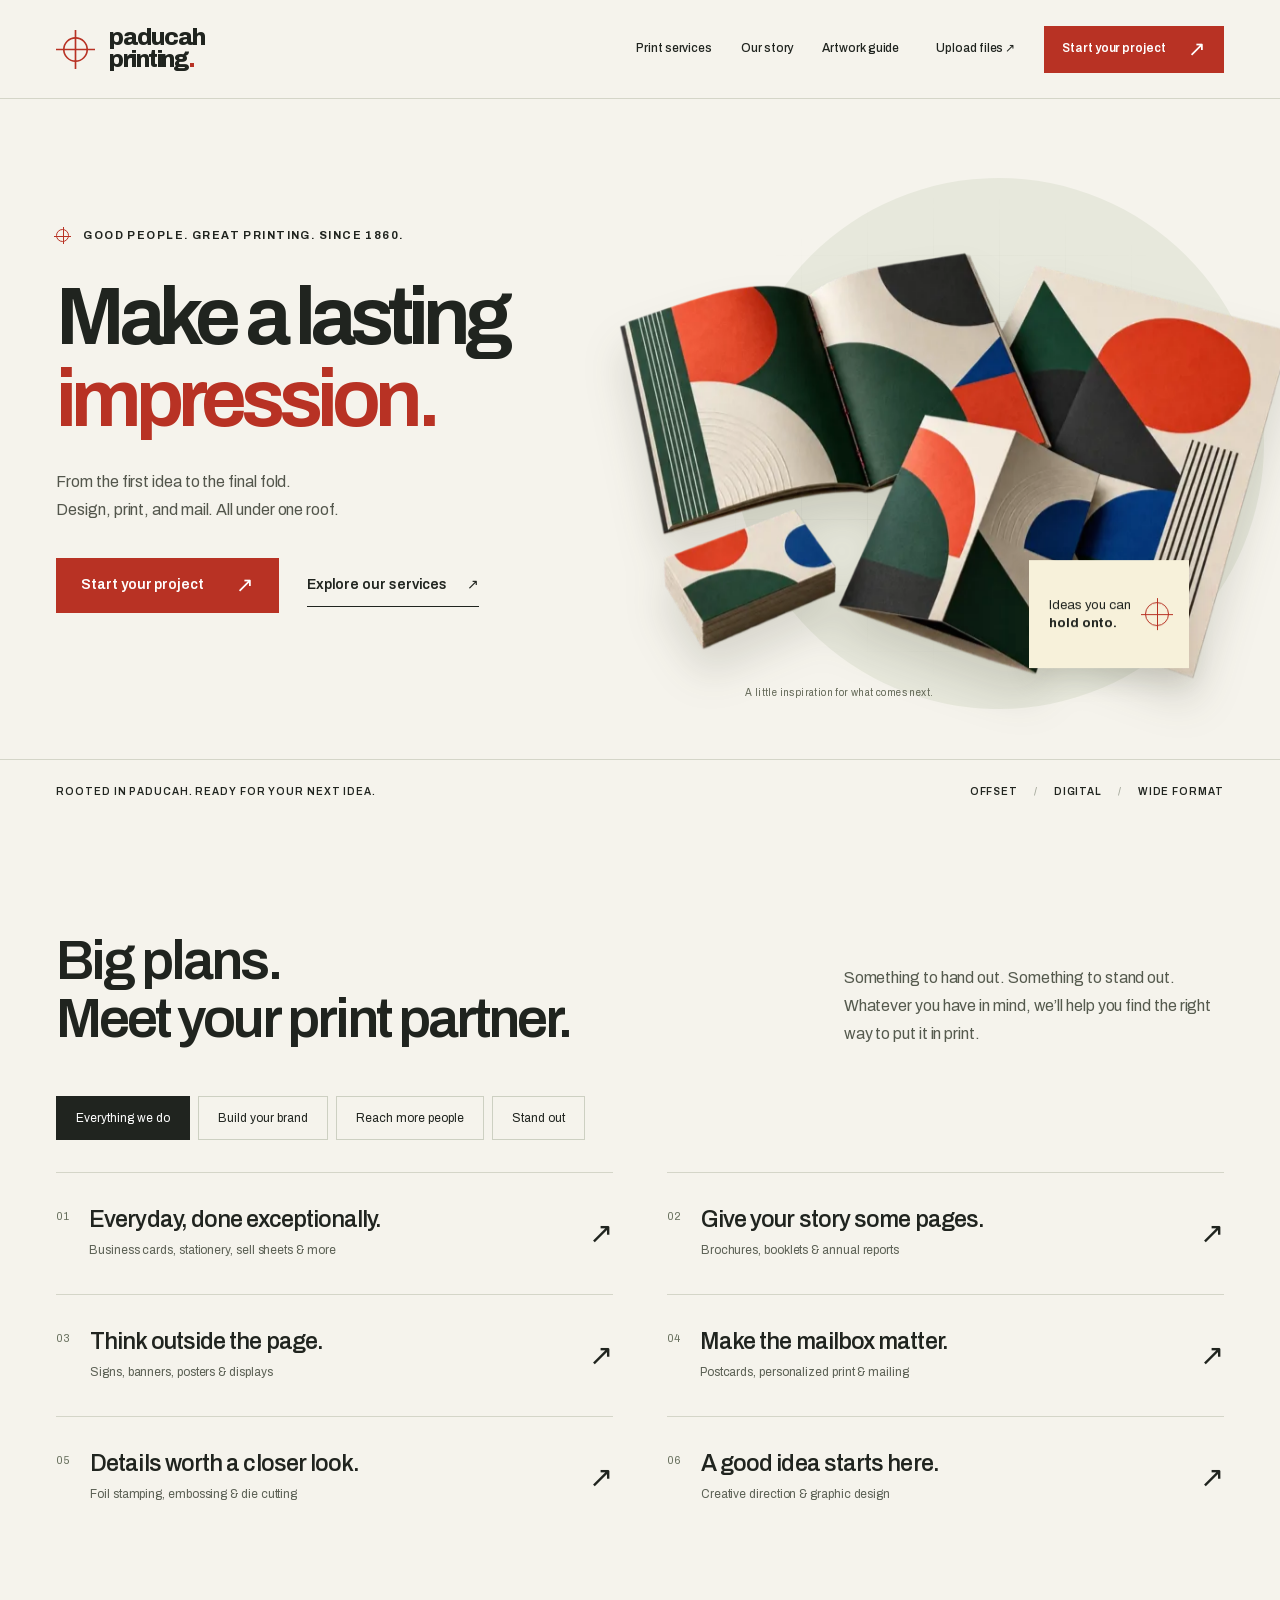
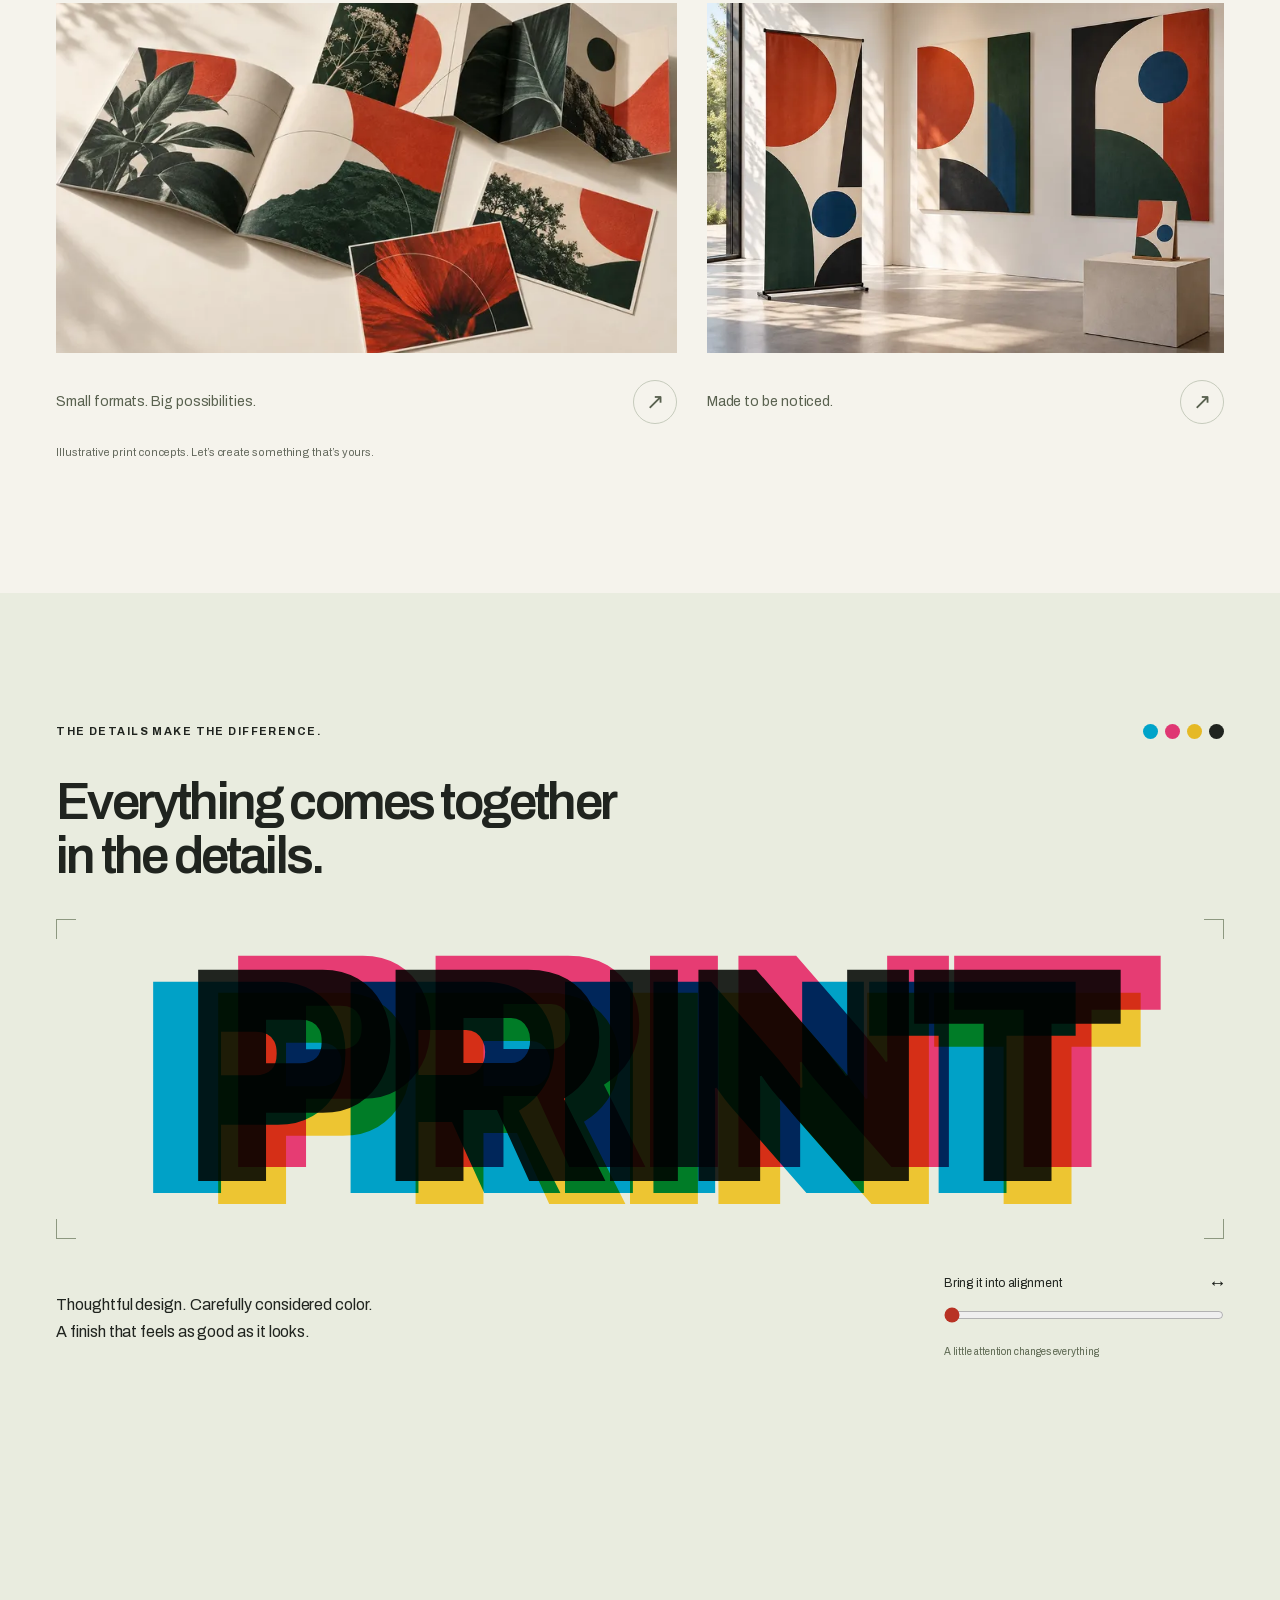
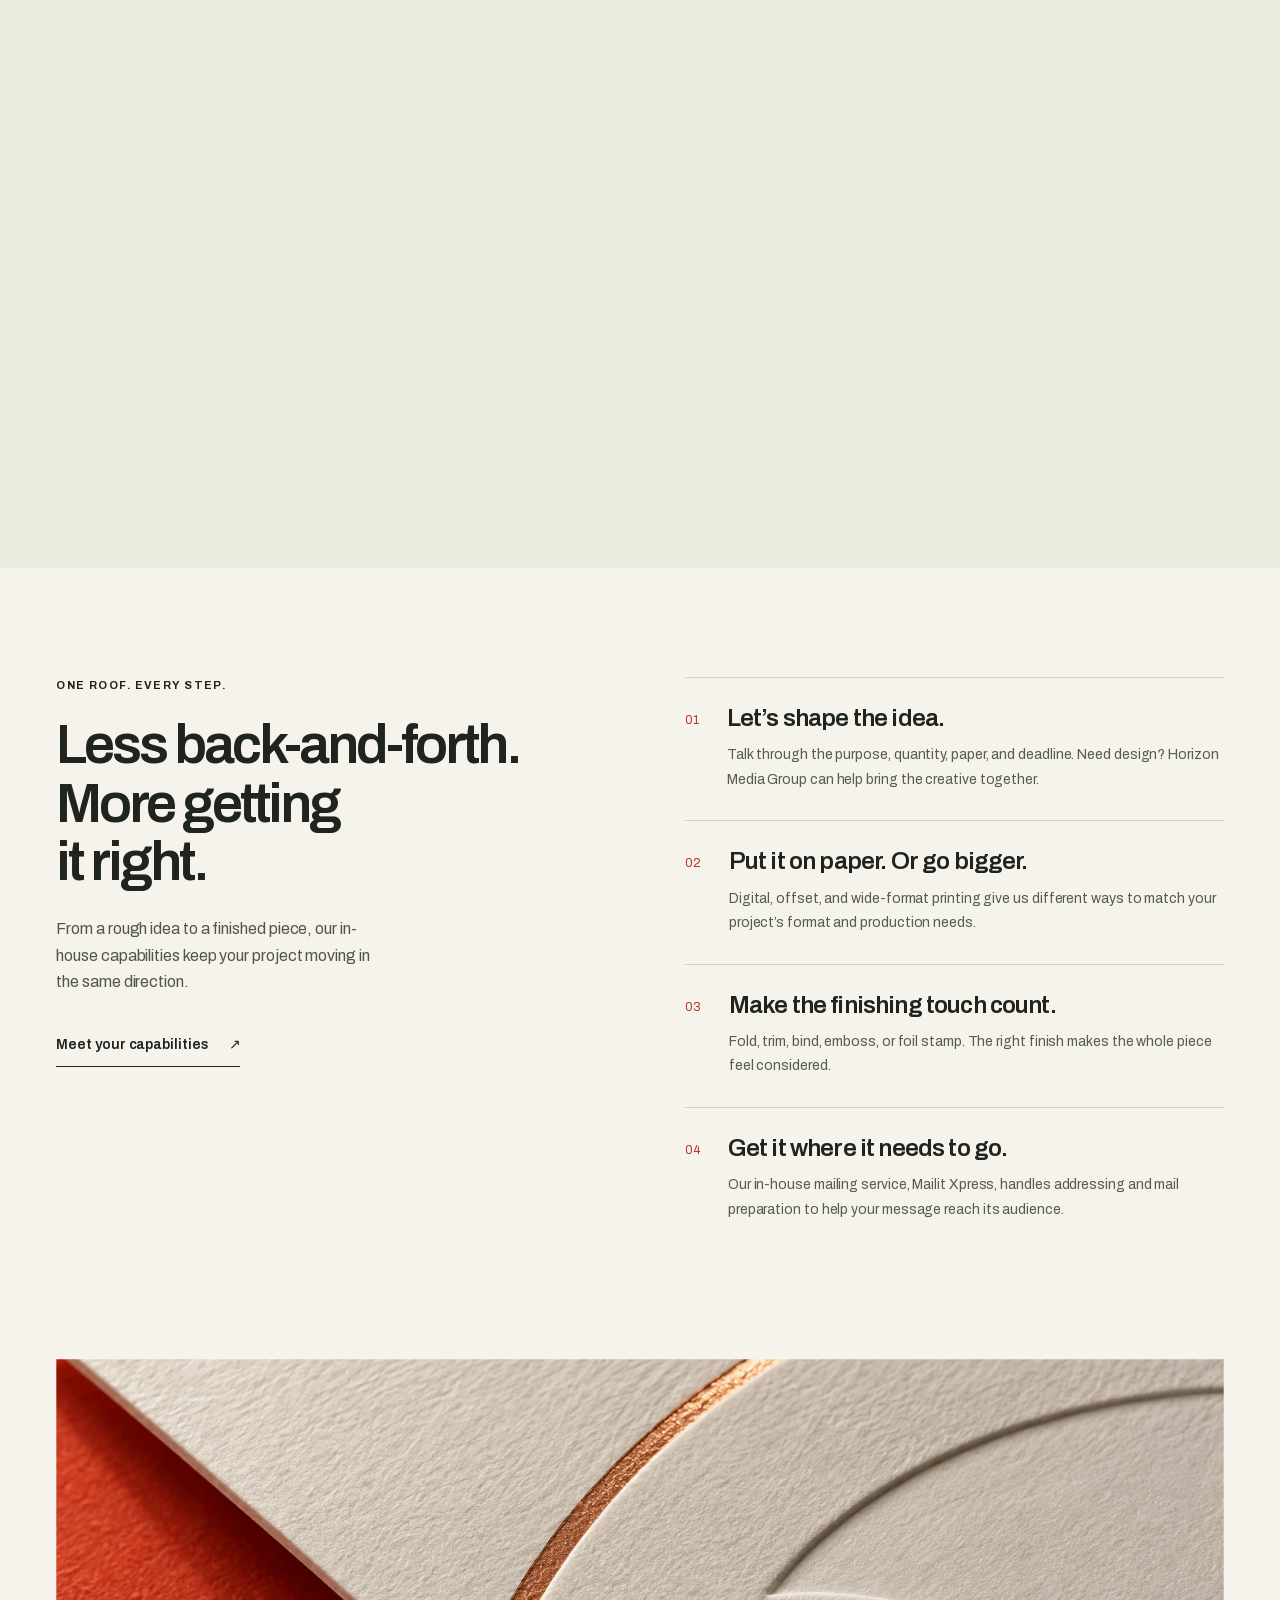
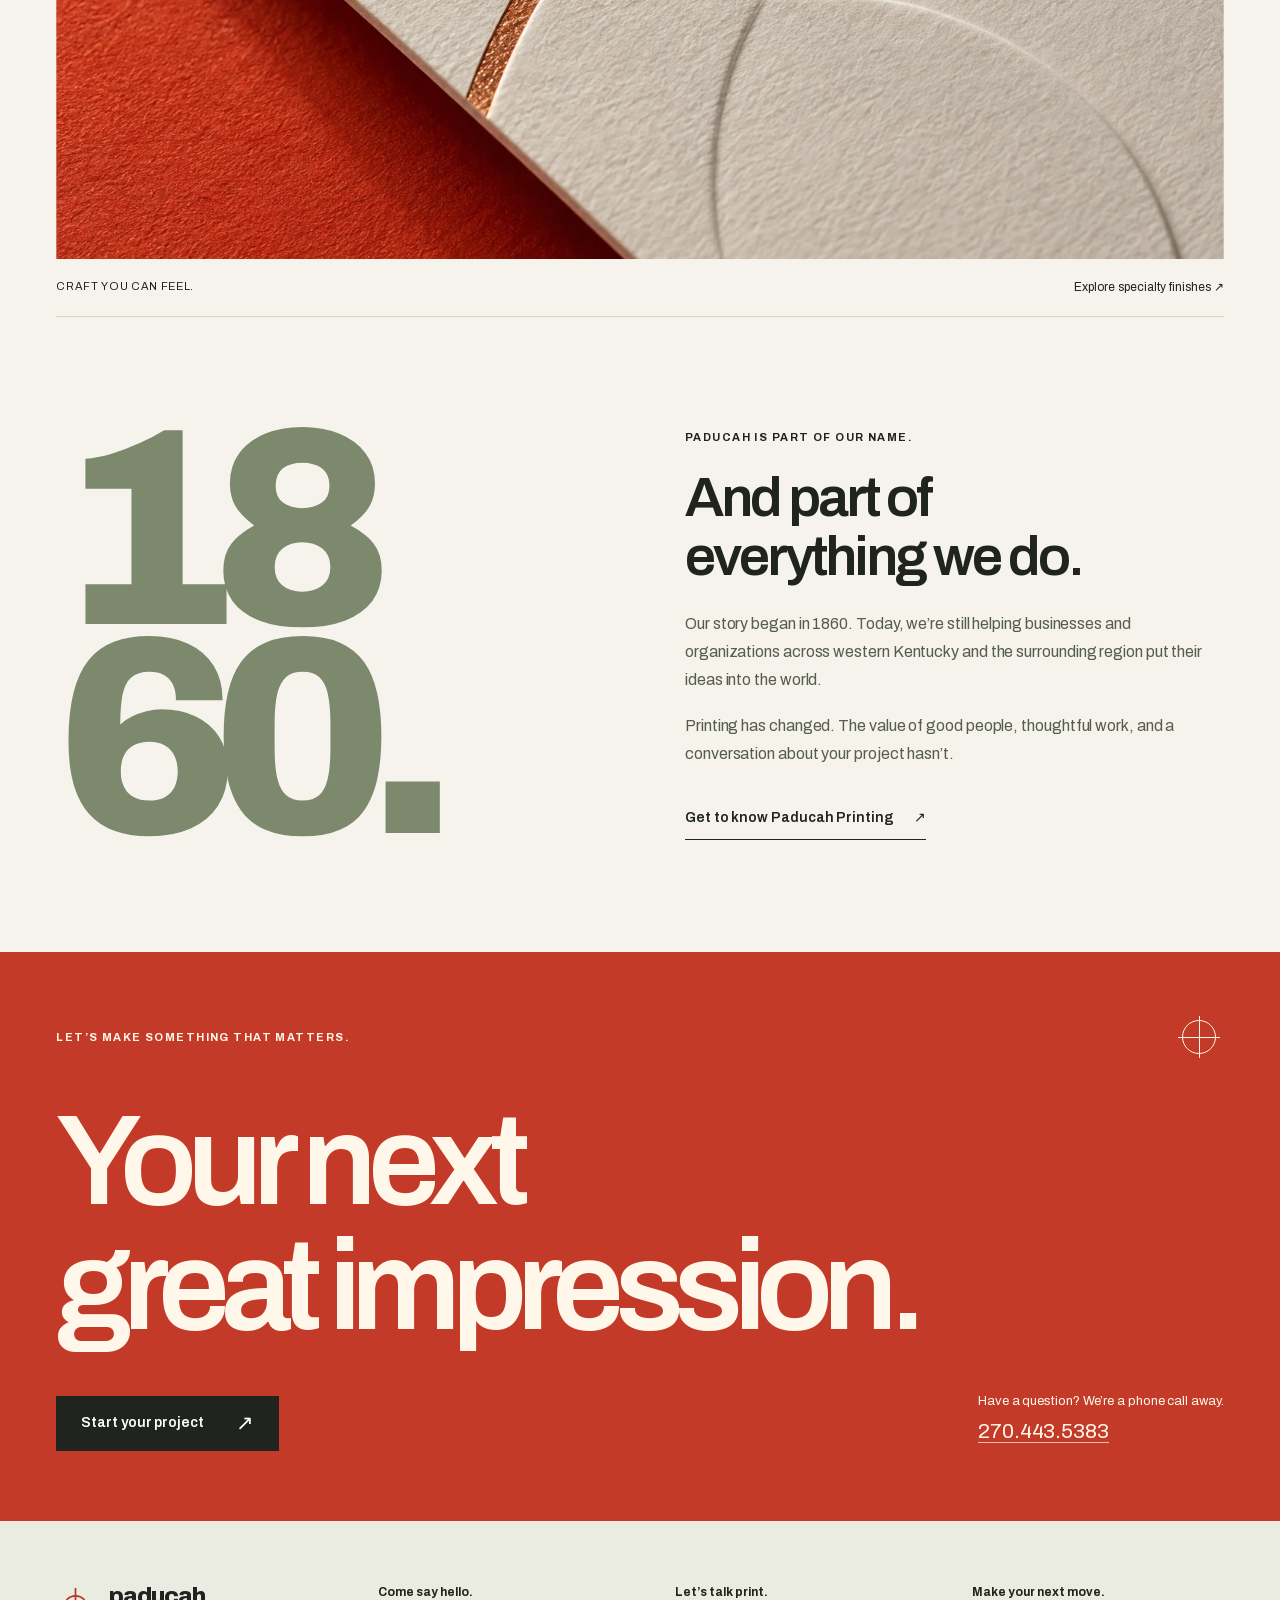
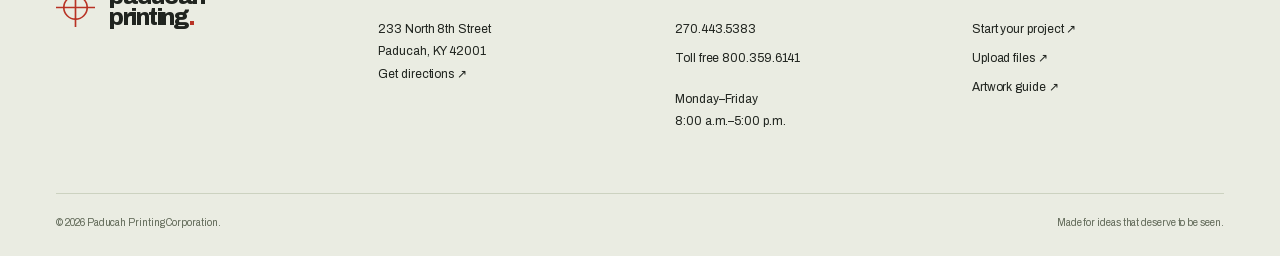
==== index.html @ 8897f4e1 "Paducah Printing concept redesign Static build, published for review. Every page is noindex and robo" ====
<!doctype html><html lang="en"><head><meta charset="utf-8"><meta name="viewport" content="width=device-width, initial-scale=1"><meta name="theme-color" content="#f5f3ec"><title>Paducah Printing | Good ideas. Lasting impressions.</title><meta name="description" content="Design, offset and digital printing, signs, specialty finishes, and mailing under one roof in Paducah, Kentucky."><meta name="robots" content="noindex, nofollow"><meta property="og:title" content="Paducah Printing | Good ideas. Lasting impressions."><meta property="og:description" content="Design, offset and digital printing, signs, specialty finishes, and mailing under one roof in Paducah, Kentucky."><meta property="og:type" content="website"><link rel="canonical" href="https://omniaintelligenceteam-ctrl.github.io/paducah-printing-demo/"><meta property="og:url" content="https://omniaintelligenceteam-ctrl.github.io/paducah-printing-demo/"><meta property="og:site_name" content="Paducah Printing"><meta property="og:locale" content="en_US"><meta property="og:image" content="https://omniaintelligenceteam-ctrl.github.io/paducah-printing-demo/assets/og-card.jpg"><meta property="og:image:width" content="1200"><meta property="og:image:height" content="630"><meta property="og:image:type" content="image/jpeg"><meta property="og:image:alt" content="Paducah Printing — Make a lasting impression. Printed booklets, brochures and cards in red, green and ivory."><meta name="twitter:card" content="summary_large_image"><meta name="twitter:image" content="https://omniaintelligenceteam-ctrl.github.io/paducah-printing-demo/assets/og-card.jpg"><meta name="twitter:image:alt" content="Paducah Printing — Make a lasting impression. Printed booklets, brochures and cards in red, green and ivory."><link rel="icon" type="image/svg+xml" href="assets/favicon.svg"><link rel="icon" type="image/png" sizes="32x32" href="assets/favicon-32.png"><link rel="apple-touch-icon" href="assets/apple-touch-icon.png"><link rel="preload" href="assets/archivo.woff2" as="font" type="font/woff2" crossorigin><link rel="stylesheet" href="assets/fonts.css"><link rel="stylesheet" href="assets/scrollcraft.css"><link rel="stylesheet" href="assets/site.css"><script type="application/ld+json">{"@context":"https://schema.org","@type":"PrintShop","name":"Paducah Printing Corporation","url":"https://omniaintelligenceteam-ctrl.github.io/paducah-printing-demo/","image":"https://omniaintelligenceteam-ctrl.github.io/paducah-printing-demo/assets/og-card.jpg","telephone":"+1-270-443-5383","faxNumber":"+1-270-442-6141","address":{"@type":"PostalAddress","streetAddress":"233 North 8th Street","addressLocality":"Paducah","addressRegion":"KY","postalCode":"42001","addressCountry":"US"},"contactPoint":[{"@type":"ContactPoint","contactType":"sales","telephone":"+1-800-359-6141","contactOption":"TollFree"}],"openingHoursSpecification":[{"@type":"OpeningHoursSpecification","dayOfWeek":["Monday","Tuesday","Wednesday","Thursday","Friday"],"opens":"08:00","closes":"17:00"}]}</script><script src="assets/scrollcraft.js" defer></script><script src="assets/site.js" defer></script></head><body class="page-index"><a class="skip-link" href="#main">Skip to content</a><header class="site-header"><div class="container header-inner"><a href="index.html" class="brand" aria-label="Paducah Printing home"><svg viewBox="0 0 40 40" aria-hidden="true"><circle cx="20" cy="20" r="12"/><path d="M20 0v40M0 20h40"/></svg><span>paducah<br>printing<span class="brand-dot">.</span></span></a><button class="menu-toggle" aria-label="Open menu" aria-expanded="false" aria-controls="site-nav"><span></span><span></span></button><nav id="site-nav" aria-label="Main navigation"><a href="services.html">Print services</a><a href="about.html">Our story</a><a href="artwork.html">Artwork guide</a><a class="upload-link" href="https://paducahprintingcorp.com/ftp">Upload files <span aria-hidden="true">↗</span></a><a class="button button-small" href="contact.html#project-brief">Start your project <span aria-hidden="true">↗</span></a></nav></div></header><main id="main">
<section class="hero" data-sc-act="flow" aria-labelledby="hero-title">
  <div class="container hero-grid">
    <div class="hero-copy">
      <p class="eyebrow"><span class="registration-symbol" aria-hidden="true"></span> GOOD PEOPLE. GREAT PRINTING. SINCE 1860.</p>
      <h1 id="hero-title">Make a lasting<br><em>impression.</em></h1>
      <p class="hero-description">From the first idea to the final fold.<br>Design, print, and mail. All under one roof.</p>
      <div class="actions"><a class="button" href="contact.html#project-brief">Start your project <span aria-hidden="true">↗</span></a><a class="text-link" href="services.html">Explore our services <span aria-hidden="true">↗</span></a></div>
    </div>
    <div class="hero-art" aria-label="Illustrative examples of printed booklets, brochures, and cards">
      <div class="hero-disc" aria-hidden="true" data-sc-parallax="0.045"></div>
      <div class="hero-gridmarks" aria-hidden="true"></div>
      <img class="hero-image" src="assets/print-collection.webp" srcset="assets/print-collection-768.webp 768w, assets/print-collection-1152.webp 1152w, assets/print-collection.webp 1536w" sizes="(max-width: 560px) 115vw, (max-width: 850px) 95vw, 55vw" width="1536" height="1024" alt="Coordinated printed booklets, folded brochures, and business cards with red, green, and ivory geometric artwork" fetchpriority="high" data-sc-parallax="-0.055">
      <div class="paper-label" aria-hidden="true" data-sc-parallax="-0.1"><span>Ideas you can<br><strong>hold onto.</strong></span><span class="registration-symbol" aria-hidden="true"></span></div>
      <p class="image-caption">A little inspiration for what comes next.</p>
    </div>
  </div>
  <div class="container hero-bottom"><span>ROOTED IN PADUCAH. READY FOR YOUR NEXT IDEA.</span><span>OFFSET <i> / </i> DIGITAL <i> / </i> WIDE FORMAT</span></div>
</section>
<section id="services" class="section services-home" data-sc-act="flow">
<div class="container">
  <div class="section-heading"><h2>Big plans.<br>Meet your print partner.</h2><p>Something to hand out. Something to stand out. Whatever you have in mind, we’ll help you find the right way to put it in print.</p></div>
  <div class="service-filters" role="group" aria-label="Find services by your goal"><button aria-pressed="true" data-filter="all">Everything we do</button><button aria-pressed="false" data-filter="brand">Build your brand</button><button aria-pressed="false" data-filter="reach">Reach more people</button><button aria-pressed="false" data-filter="standout">Stand out</button></div>
  <p id="filter-status" class="sr-only" role="status"></p>
  <div class="service-index">
    <a class="service-item" href="services.html#business-printing" data-service-card="business-printing" data-groups="brand"><span class="service-number">01</span><div><h3>Everyday, done exceptionally.</h3><p>Business cards, stationery, sell sheets &amp; more</p></div><span class="service-arrow" aria-hidden="true">↗</span></a>
    <a class="service-item" href="services.html#brochures-booklets" data-service-card="brochures-booklets" data-groups="brand reach"><span class="service-number">02</span><div><h3>Give your story some pages.</h3><p>Brochures, booklets &amp; annual reports</p></div><span class="service-arrow" aria-hidden="true">↗</span></a>
    <a class="service-item" href="services.html#signs-banners" data-service-card="signs-banners" data-groups="reach standout"><span class="service-number">03</span><div><h3>Think outside the page.</h3><p>Signs, banners, posters &amp; displays</p></div><span class="service-arrow" aria-hidden="true">↗</span></a>
    <a class="service-item" href="services.html#direct-mail" data-service-card="direct-mail" data-groups="reach"><span class="service-number">04</span><div><h3>Make the mailbox matter.</h3><p>Postcards, personalized print &amp; mailing</p></div><span class="service-arrow" aria-hidden="true">↗</span></a>
    <a class="service-item" href="services.html#specialty-finishes" data-service-card="specialty-finishes" data-groups="standout"><span class="service-number">05</span><div><h3>Details worth a closer look.</h3><p>Foil stamping, embossing &amp; die cutting</p></div><span class="service-arrow" aria-hidden="true">↗</span></a>
    <a class="service-item" href="services.html#design" data-service-card="design" data-groups="brand"><span class="service-number">06</span><div><h3>A good idea starts here.</h3><p>Creative direction &amp; graphic design</p></div><span class="service-arrow" aria-hidden="true">↗</span></a>
  </div>
  <div class="print-gallery" data-sc-in>
    <figure class="gallery-wide"><img src="assets/editorial-print.webp" srcset="assets/editorial-print-768.webp 768w, assets/editorial-print-1152.webp 1152w, assets/editorial-print.webp 1536w" sizes="(max-width: 560px) 100vw, 48vw" alt="Illustrative booklet, folded brochure, and postcards in a coordinated botanical design" width="1536" height="1024" loading="lazy"><figcaption><span>Small formats. Big possibilities.</span><a href="services.html#brochures-booklets" aria-label="Explore brochures and booklets">↗</a></figcaption></figure>
    <figure><img src="assets/large-format.webp" srcset="assets/large-format-768.webp 768w, assets/large-format-1152.webp 1152w, assets/large-format.webp 1536w" sizes="(max-width: 560px) 100vw, 40vw" alt="Illustrative large-format banner and mounted posters in a bright exhibition space" width="1536" height="1024" loading="lazy"><figcaption><span>Made to be noticed.</span><a href="services.html#signs-banners" aria-label="Explore signs and banners">↗</a></figcaption></figure>
  </div><p class="sample-note">Illustrative print concepts. Let’s create something that’s yours.</p>
</div>
</section>
<section id="registration" class="registration" data-sc-act="pin" data-sc-span="1.75" aria-labelledby="registration-heading">
<div data-sc-stage class="registration-stage">
<div class="container registration-inner">
  <div class="registration-top"><p class="eyebrow">THE DETAILS MAKE THE DIFFERENCE.</p><span class="ink-dots" aria-hidden="true"><i></i><i></i><i></i><i></i></span></div>
  <h2 id="registration-heading">Everything comes together<br>in the details.</h2>
  <div class="ink-art" aria-hidden="true" data-sc-verify-state="offset:1"><span class="ink-cyan">PRINT</span><span class="ink-magenta">PRINT</span><span class="ink-yellow">PRINT</span><span class="ink-black">PRINT</span><i class="crop top-left"></i><i class="crop top-right"></i><i class="crop bottom-left"></i><i class="crop bottom-right"></i></div>
  <div class="registration-bottom"><p>Thoughtful design. Carefully considered color.<br>A finish that feels as good as it looks.</p><div class="registration-control"><label for="registration-control">Bring it into alignment <span aria-hidden="true">↔</span></label><input type="range" id="registration-control" min="0" max="100" value="0" aria-describedby="registration-status"><span id="registration-status">A little attention changes everything</span></div></div>
</div></div></section>
<section id="process" class="section process" data-sc-act="flow">
<div class="container process-grid"><div><p class="eyebrow">ONE ROOF. EVERY STEP.</p><h2>Less back-and-forth.<br>More getting<br>it right.</h2><p class="lede">From a rough idea to a finished piece, our in-house capabilities keep your project moving in the same direction.</p><a class="text-link" href="services.html">Meet your capabilities <span aria-hidden="true">↗</span></a></div>
<ol class="process-list" data-sc-in data-sc-stagger="60"><li><span>01</span><div><h3>Let’s shape the idea.</h3><p>Talk through the purpose, quantity, paper, and deadline. Need design? Horizon Media Group can help bring the creative together.</p></div></li><li><span>02</span><div><h3>Put it on paper. Or go bigger.</h3><p>Digital, offset, and wide-format printing give us different ways to match your project’s format and production needs.</p></div></li><li><span>03</span><div><h3>Make the finishing touch count.</h3><p>Fold, trim, bind, emboss, or foil stamp. The right finish makes the whole piece feel considered.</p></div></li><li><span>04</span><div><h3>Get it where it needs to go.</h3><p>Our in-house mailing service, Mailit Xpress, handles addressing and mail preparation to help your message reach its audience.</p></div></li></ol></div>
</section>
<section class="detail-feature" data-sc-act="flow"><img data-sc-reveal="left" data-sc-reveal-at="0.05 0.4" src="assets/foil-detail.webp" srcset="assets/foil-detail-768.webp 768w, assets/foil-detail-1152.webp 1152w, assets/foil-detail.webp 1536w" sizes="100vw" width="1536" height="1024" alt="Illustrative close-up of ivory embossed paper, a copper foil line, and a red printed card" loading="lazy"><div class="detail-caption"><span>CRAFT YOU CAN FEEL.</span><a href="services.html#specialty-finishes">Explore specialty finishes ↗</a></div></section>
<section id="heritage" class="section heritage" data-sc-act="flow"><div class="container heritage-grid"><div class="heritage-year" aria-hidden="true">18<span>60.</span></div><div><p class="eyebrow">PADUCAH IS PART OF OUR NAME.</p><h2>And part of<br>everything we do.</h2><p>Our story began in 1860. Today, we’re still helping businesses and organizations across western Kentucky and the surrounding region put their ideas into the world.</p><p>Printing has changed. The value of good people, thoughtful work, and a conversation about your project hasn’t.</p><a class="text-link" href="about.html">Get to know Paducah Printing <span aria-hidden="true">↗</span></a></div></div></section>
<section id="start" class="start-section" data-sc-act="flow"><div class="container"><div class="start-top"><span class="eyebrow">LET’S MAKE SOMETHING THAT MATTERS.</span><span class="registration-symbol" aria-hidden="true"></span></div><h2>Your next<br>great impression.</h2><div class="start-bottom"><a class="button button-dark" href="contact.html#project-brief">Start your project <span aria-hidden="true">↗</span></a><p>Have a question? We’re a phone call away.<br><a href="tel:+12704435383">270.443.5383</a></p></div></div></section>
</main>
<footer class="site-footer"><div class="container footer-grid"><a href="index.html" class="brand footer-brand" aria-label="Paducah Printing home"><svg viewBox="0 0 40 40" aria-hidden="true"><circle cx="20" cy="20" r="12"/><path d="M20 0v40M0 20h40"/></svg><span>paducah<br>printing<span class="brand-dot">.</span></span></a><div><h2>Come say hello.</h2><address>233 North 8th Street<br>Paducah, KY 42001</address><a href="https://www.google.com/maps/search/?api=1&query=233+North+8th+Street+Paducah+KY+42001">Get directions ↗</a></div><div><h2>Let’s talk print.</h2><a href="tel:+12704435383">270.443.5383</a><a href="tel:+18003596141">Toll free 800.359.6141</a><p>Monday–Friday<br>8:00 a.m.–5:00 p.m.</p></div><div><h2>Make your next move.</h2><a href="contact.html#project-brief">Start your project ↗</a><a href="https://paducahprintingcorp.com/ftp">Upload files ↗</a><a href="artwork.html">Artwork guide ↗</a></div></div><div class="container footer-bottom"><span>© 2026 Paducah Printing Corporation.</span><span>Made for ideas that deserve to be seen.</span></div></footer></body></html>
---- assets/fonts.css ----
/* One variable face, Latin subset, width axis pinned to 100: 38 KB where the
   six static TrueType faces were 670 KB. It also renders the 300/550/650/850
   weights site.css asks for, which six static faces could only snap to.
   Archivo, SIL Open Font License 1.1 — see Archivo-LICENSE.txt.
   Regenerate with scripts/fonts.sh. */
@font-face {
  font-family: 'Archivo';
  font-style: normal;
  font-weight: 100 900;
  font-stretch: normal;
  font-display: swap;
  src: url(archivo.woff2) format('woff2-variations'),
       url(archivo.woff2) format('woff2');
}
---- assets/scrollcraft.css ----
/* ============================================================================
   scrollcraft.css: the taste floor
   ----------------------------------------------------------------------------
   Two layers, and the split matters:

     TOKENS   what you override per brand. Colour roles, the type ramp, the
              spacing scale, elevation, motion. A brand is ~12 values.
     DEVICES  what the engine drives. Do not restyle these to taste; they are
              the mechanism. Style your own markup instead.

   Nothing here draws a "component". There are no card, badge, or pill classes,
   because a stylesheet that ships those is how every page built on it ends up
   with the same shapes. You get a floor and a vocabulary; the composition is
   yours.
   ========================================================================== */

/* ---------------------------------------------------------------- tokens -- */
:root {
  /* --- colour roles. Override these six and the page is rebranded. -------- */
  --sc-canvas:      #08090b;   /* the page ground. Drift interpolates this.   */
  --sc-surface:     #101217;   /* anything raised off the ground             */
  --sc-ink:         #f4f2ef;   /* primary text                               */
  --sc-ink-soft:    #9a9ba1;   /* secondary text. Tinted, never flat gray.   */
  --sc-accent:      #d8ff3e;   /* ONE accent. It owns a region, not confetti. */
  --sc-accent-ink:  #08090b;   /* text that sits on the accent               */

  --sc-hairline:    color-mix(in oklab, var(--sc-ink) 12%, transparent);
  --sc-hairline-strong: color-mix(in oklab, var(--sc-ink) 22%, transparent);

  /* --- type. Two families max. Display carries voice, text carries prose. - */
  --sc-font-display: "Instrument Sans", "Geist", system-ui, sans-serif;
  --sc-font-text:    "Geist", system-ui, sans-serif;
  --sc-font-mono:    "Geist Mono", ui-monospace, monospace;

  /* Fluid ramp. Tracking tightens as size grows because a face set at 6rem
     with 0 tracking reads loose; this is optical correction, not decoration. */
  --sc-t-xs:   clamp(0.75rem, 0.72rem + 0.15vw, 0.82rem);
  --sc-t-sm:   clamp(0.875rem, 0.84rem + 0.18vw, 0.95rem);
  --sc-t-base: clamp(1rem, 0.96rem + 0.22vw, 1.125rem);
  --sc-t-lg:   clamp(1.2rem, 1.1rem + 0.5vw, 1.5rem);
  --sc-t-xl:   clamp(1.6rem, 1.35rem + 1.2vw, 2.25rem);
  --sc-t-2xl:  clamp(2.1rem, 1.6rem + 2.4vw, 3.4rem);
  --sc-t-3xl:  clamp(2.8rem, 1.9rem + 4.2vw, 5rem);
  --sc-t-4xl:  clamp(3.4rem, 1.9rem + 6.6vw, 7.5rem);

  --sc-track-tight:  -0.035em;
  --sc-track-snug:   -0.02em;
  --sc-track-normal: -0.005em;
  --sc-track-wide:    0.08em;

  --sc-leading-none: 0.94;
  --sc-leading-tight: 1.06;
  --sc-leading-body: 1.62;

  --sc-measure: 62ch;

  /* --- space. 4px base: the useful middle steps an 8-only scale misses. --- */
  --sc-1: 0.25rem;  --sc-2: 0.5rem;   --sc-3: 0.75rem;  --sc-4: 1rem;
  --sc-5: 1.5rem;   --sc-6: 2rem;     --sc-7: 3rem;     --sc-8: 4rem;
  --sc-9: 6rem;     --sc-10: 8rem;    --sc-11: 12rem;

  /* Section rhythm is fluid so a phone doesn't inherit desktop air. */
  --sc-section: clamp(4.5rem, 9vw, 11rem);
  --sc-gutter:  clamp(1.25rem, 5vw, 5.5rem);
  --sc-maxw:    82rem;

  /* --- radius. Pick one scale for the page and hold it. ------------------- */
  --sc-r-sm: 6px;  --sc-r-md: 12px;  --sc-r-lg: 20px;  --sc-r-pill: 999px;

  /* --- elevation. Every shadow has an offset AND a soft blur, and is tinted
         to the canvas hue. A zero-offset coloured halo is decoration, not
         depth, so there isn't one here. ---------------------------------- */
  --sc-shadow-color: 220 40% 2%;
  --sc-e1: 0 1px 2px hsl(var(--sc-shadow-color) / 0.28),
           0 2px 6px -1px hsl(var(--sc-shadow-color) / 0.20);
  --sc-e2: 0 2px 4px hsl(var(--sc-shadow-color) / 0.24),
           0 8px 18px -4px hsl(var(--sc-shadow-color) / 0.30);
  --sc-e3: 0 4px 8px hsl(var(--sc-shadow-color) / 0.22),
           0 18px 40px -8px hsl(var(--sc-shadow-color) / 0.38),
           0 48px 90px -24px hsl(var(--sc-shadow-color) / 0.30);

  /* Edge light: a 1px top highlight sells a raised surface better than any
     amount of blur, because real raised things catch light on their lip. */
  --sc-edge: inset 0 1px 0 color-mix(in oklab, var(--sc-ink) 10%, transparent);

  /* --- motion. Built-in CSS easings are too weak for UI. ------------------ */
  --sc-ease-out:    cubic-bezier(0.23, 1, 0.32, 1);
  --sc-ease-in-out: cubic-bezier(0.77, 0, 0.175, 1);
  --sc-ease-drawer: cubic-bezier(0.32, 0.72, 0, 1);
  --sc-d-fast: 160ms;  --sc-d-base: 240ms;  --sc-d-slow: 420ms;

  --sc-z-stage: 1; --sc-z-copy: 20; --sc-z-chrome: 60;
}

/* --------------------------------------------------------------- reset -- */
*, *::before, *::after { box-sizing: border-box; }
html { -webkit-text-size-adjust: 100%; scroll-behavior: smooth; }
@media (prefers-reduced-motion: reduce) { html { scroll-behavior: auto; } }

body {
  margin: 0;
  background: var(--sc-canvas);
  color: var(--sc-ink);
  font-family: var(--sc-font-text);
  font-size: var(--sc-t-base);
  line-height: var(--sc-leading-body);
  letter-spacing: var(--sc-track-normal);
  -webkit-font-smoothing: antialiased;
  text-rendering: optimizeLegibility;
  font-synthesis-weight: none;
  overflow-x: clip;
}
img, video, canvas, svg { display: block; max-width: 100%; }
button, input, select, textarea { font: inherit; color: inherit; }

/* ------------------------------------------------- the browser surfaces --
   The parts you did not draw still carry the design. Selection, caret, focus
   ring, scrollbar and tabular numerals all ship with defaults that belong to no
   design system. Theming them is the cheapest signal that a page was built
   rather than assembled, and it is the step that gets skipped most reliably. */
::selection { background: var(--sc-accent); color: var(--sc-accent-ink); }
:root { caret-color: var(--sc-accent); accent-color: var(--sc-accent); }
:focus-visible {
  outline: 2px solid var(--sc-accent);
  outline-offset: 3px;
  border-radius: var(--sc-r-sm);
}
:where(a) { color: inherit; text-decoration-thickness: 1px; text-underline-offset: 0.22em; }
@supports (scrollbar-color: auto) {
  html { scrollbar-color: color-mix(in oklab, var(--sc-ink) 26%, transparent) transparent; scrollbar-width: thin; }
}
:where(table, .sc-nums, [data-sc-count]) { font-variant-numeric: tabular-nums; }

/* ----------------------------------------------------------- typography -- */
.sc-display {
  font-family: var(--sc-font-display);
  font-weight: 500;
  line-height: var(--sc-leading-none);
  letter-spacing: var(--sc-track-tight);
  text-wrap: balance;
  margin: 0;
}
.sc-display--xl { font-size: var(--sc-t-4xl); }
.sc-display--lg { font-size: var(--sc-t-3xl); }
.sc-display--md { font-size: var(--sc-t-2xl); letter-spacing: var(--sc-track-snug); }
.sc-lede {
  font-size: var(--sc-t-lg);
  line-height: 1.44;
  letter-spacing: var(--sc-track-snug);
  color: var(--sc-ink);
  max-width: 46ch;
  text-wrap: pretty;
  margin: 0;
}
.sc-body { max-width: var(--sc-measure); color: var(--sc-ink-soft); text-wrap: pretty; margin: 0; }
.sc-label {
  font-family: var(--sc-font-mono);
  font-size: var(--sc-t-xs);
  letter-spacing: var(--sc-track-wide);
  text-transform: uppercase;
  color: var(--sc-ink-soft);
}

/* ---------------------------------------------------------------- layout -- */
.sc-wrap { width: 100%; max-width: var(--sc-maxw); margin-inline: auto; padding-inline: var(--sc-gutter); }
.sc-section { padding-block: var(--sc-section); }
/* More space above a heading than below it: the gap belongs to the boundary,
   not to the pair. */
.sc-stack > * + * { margin-top: var(--sc-4); }
.sc-stack > :is(h1,h2,h3) { margin-top: var(--sc-7); }
.sc-stack > :is(h1,h2,h3):first-child { margin-top: 0; }
.sc-rule { height: 1px; border: 0; background: var(--sc-hairline); margin: 0; }

/* =============================================================== DEVICES ==
   Driven by the engine. Restyle your own markup, not these.                */

.sc-act--pinned { position: relative; }
.sc-stage {
  position: sticky; top: 0;
  height: 100vh; height: 100svh;
  overflow: clip;
  z-index: var(--sc-z-stage);
}

/* scrub / sequence media */
.sc-stage :is(video[data-sc-scrub], canvas[data-sc-sequence], .sc-stage__poster) {
  position: absolute; inset: 0;
  width: 100%; height: 100%;
  object-fit: cover;
}
video[data-sc-scrub] { opacity: 0; transition: opacity 380ms var(--sc-ease-out); }
.sc-has-clip video[data-sc-scrub] { opacity: 1; }
/* The poster is a live frame-holder, not a placeholder: it stays up until a
   real video frame has painted, which is what stops the blank-stage flash. */
.sc-stage__poster { z-index: 0; transition: opacity 380ms var(--sc-ease-out); }
.sc-has-clip .sc-stage__poster { opacity: 0; }

/* A scrim only where text sits. A full-frame darkening layer flattens the
   image everywhere to fix contrast in one corner. */
.sc-scrim {
  position: absolute; inset: 0; pointer-events: none; z-index: 1;
  background: linear-gradient(
    var(--sc-scrim-angle, 180deg),
    color-mix(in oklab, var(--sc-canvas) var(--sc-scrim-a, 78%), transparent) 0%,
    color-mix(in oklab, var(--sc-canvas) 30%, transparent) 42%,
    transparent 68%);
}
/* Point the scrim at the copy. A scrim gradient that darkens the top while the
   copy sits at the bottom fixes contrast nowhere and flattens the image
   everywhere, which is the most common way text-over-video goes wrong. */
.sc-scrim--bottom { --sc-scrim-angle: 0deg; }
.sc-scrim--left   { --sc-scrim-angle: 90deg; }
.sc-scrim--right  { --sc-scrim-angle: 270deg; }

/* Corner scrims, for copy anchored to a corner. An edge gradient has to darken
   a whole band across the frame to cover one corner; a corner gradient puts the
   density where the text is and leaves the rest of the image alone. Pair with
   .sc-copy--lead / .sc-copy--trail. */
.sc-scrim--lead {
  background: linear-gradient(to top right,
    color-mix(in oklab, var(--sc-canvas) 94%, transparent) 0%,
    color-mix(in oklab, var(--sc-canvas) 72%, transparent) 30%,
    color-mix(in oklab, var(--sc-canvas) 30%, transparent) 52%,
    transparent 72%);
}
.sc-scrim--trail {
  background: linear-gradient(to top left,
    color-mix(in oklab, var(--sc-canvas) 94%, transparent) 0%,
    color-mix(in oklab, var(--sc-canvas) 72%, transparent) 30%,
    color-mix(in oklab, var(--sc-canvas) 30%, transparent) 52%,
    transparent 72%);
}
/* A band across the bottom, for copy that spans the full width of the frame.
   That is what both corner anchors become below 860px, and it is also the right
   shape whenever the copy block is wider than a corner. */
.sc-scrim--band {
  background: linear-gradient(to top,
    color-mix(in oklab, var(--sc-canvas) 94%, transparent) 0%,
    color-mix(in oklab, var(--sc-canvas) 74%, transparent) 22%,
    color-mix(in oklab, var(--sc-canvas) 30%, transparent) 42%,
    transparent 58%);
}
.sc-scrim--vignette {
  background: radial-gradient(120% 90% at 50% 45%, transparent 40%,
              color-mix(in oklab, var(--sc-canvas) 70%, transparent) 100%);
}

/* copy over a stage.
   max-width is in rem, never ch. A `ch` on this container resolves against the
   CONTAINER's font-size (body size), not the display size of the heading inside
   it, so `max-width: 20ch` here silently produces a ~180px column and wraps a
   hero headline to six lines. Set a ch measure on the text element itself. */
.sc-copy {
  position: absolute; z-index: var(--sc-z-copy);
  inset-inline: var(--sc-gutter);
  max-width: min(46rem, 76vw);
  will-change: opacity, transform;
}
.sc-copy--lead   { left: var(--sc-gutter); bottom: clamp(3rem, 12vh, 9rem); }
/* inset-inline FIRST. It is the shorthand for left+right, so declaring it after
   `left: 50%` resets left to auto and the block drifts off the left edge. */
.sc-copy--center { inset-inline: auto; left: 50%; top: 50%; translate: -50% -50%; text-align: center; }
.sc-copy--trail  { inset-inline: auto; right: var(--sc-gutter); bottom: clamp(3rem, 12vh, 9rem); text-align: right; }

/* cue defaults: the engine writes opacity/transform inline, these are the
   pre-paint state so nothing flashes before the first read() */
[data-sc-cue] { opacity: 0; will-change: opacity, transform; }
.sc-ready [data-sc-cue] { transition: none; }

/* kinetic split */
.sc-split { display: inline-block; overflow: hidden; vertical-align: top; }
/* Descenders live below the baseline; a line mask clipped to the line box eats
   the tails off g, y, p, j. The padding buys them room back. */
.sc-split--line { display: block; padding-bottom: 0.14em; margin-bottom: -0.14em; }
.sc-split__i { display: inline-block; will-change: transform, opacity; }
.sc-is-split { opacity: 1 !important; }

/* horizontal rail */
[data-sc-pan] { display: flex; will-change: transform; }

/* reveal + parallax */
[data-sc-reveal] { will-change: clip-path; }
[data-sc-parallax] { will-change: transform; }

/* flow reveal (fires once) */
[data-sc-in], [data-sc-stagger] > * {
  opacity: 0;
  transform: translate3d(0, 14px, 0);
  transition: opacity 620ms var(--sc-ease-out), transform 620ms var(--sc-ease-out);
}
[data-sc-in].sc-in, [data-sc-stagger] > .sc-in { opacity: 1; transform: none; }

/* pointer devices */
[data-sc-tilt] { transform-style: preserve-3d; will-change: transform; }
[data-sc-magnet] { will-change: transform; }
/* isolation always; position only if nothing more specific already set it.
   Written with :where() (zero specificity) on purpose: a plain `position:
   relative` here has the same weight as `.sc-stage` and, being later in the
   file, silently wins. A stage carrying both attributes then stops being
   sticky and the whole act scrolls away instead of pinning. */
[data-sc-spotlight] { isolation: isolate; }
:where([data-sc-spotlight]) { position: relative; }
[data-sc-spotlight]::after {
  content: ""; position: absolute; inset: 0; pointer-events: none; z-index: 2;
  background: radial-gradient(
    28rem 28rem at calc(var(--sc-mx, 0.5) * 100%) calc(var(--sc-my, 0.5) * 100%),
    color-mix(in oklab, var(--sc-accent) 16%, transparent), transparent 70%);
  opacity: 0; transition: opacity var(--sc-d-slow) var(--sc-ease-out);
}
[data-sc-spotlight]:hover::after { opacity: 1; }

/* =========================================================== WORLDFLIGHT ==
   One fixed stage for the whole page. The only thing in document flow is the
   spacer, and it is empty. If you find yourself adding a section here, you want
   act mode instead: the moment a real block scrolls past the fixed stage, the
   page has a seam again and the whole point is gone.                        */

[data-sc-mode="worldflight"] { position: relative; }

.sc-world {
  position: fixed; inset: 0;
  overflow: clip;
  z-index: var(--sc-z-stage);
  background: var(--sc-canvas);
}

/* Every leg is mounted for the life of the page and stacked in the same box.
   The engine owns opacity, visibility and z-index here; do not set them. */
.sc-world__seg {
  position: absolute; inset: 0;
  opacity: 0;
  will-change: opacity;
}
.sc-world__seg > :is(video, img, canvas) {
  position: absolute; inset: 0;
  width: 100%; height: 100%;
  object-fit: cover;
}
/* The poster is the frame-holder AND the first camera move: the engine pushes
   it in slowly until a real decoded frame is available to replace it. */
.sc-world__poster {
  z-index: 0;
  transform-origin: 50% 50%;
  transition: opacity 420ms var(--sc-ease-out);
}
.sc-world__seg > video { z-index: 1; }
.sc-world__seg.sc-has-clip .sc-world__poster { opacity: 0; }
/* The act stylesheet lights a clip through its ancestor act. A worldflight leg
   has no act, so match the class the engine also writes on the clip itself. */
video[data-sc-scrub].sc-has-clip { opacity: 1; }

/* The copy layer is fixed too, and inert by default: the engine hands
   pointer-events back to a block only while it is actually legible. */
.sc-world__copy {
  position: fixed; inset: 0;
  z-index: var(--sc-z-copy);
  pointer-events: none;
}
.sc-world__scrim { position: absolute; inset: 0; pointer-events: none; z-index: 0; }
[data-sc-copy] {
  opacity: 0;
  pointer-events: none;
  will-change: opacity, transform;
}
.sc-ready [data-sc-copy] { transition: none; }

/* The track. Empty on purpose. */
.sc-world__spacer { pointer-events: none; }

/* scroll progress */
[data-sc-progress] {
  position: fixed; inset: 0 0 auto 0; height: 2px; z-index: var(--sc-z-chrome);
  background: var(--sc-accent); transform-origin: 0 50%; transform: scaleX(0);
  will-change: transform;
}

/* ----------------------------------------------------------- atmosphere --
   Depth is not only shadow. Grain keeps a flat dark ground from banding, and
   it is the difference between "a dark page" and "a lit room". */
.sc-grain { position: fixed; inset: 0; pointer-events: none; z-index: 3; opacity: 0.045; }
.sc-grain::before {
  content: ""; position: absolute; inset: -50%;
  background-image: url("data:image/svg+xml;utf8,<svg xmlns='http://www.w3.org/2000/svg' width='140' height='140'><filter id='n'><feTurbulence type='fractalNoise' baseFrequency='0.85' numOctaves='3'/></filter><rect width='140' height='140' filter='url(%23n)'/></svg>");
}

/* -------------------------------------------------------- reduced motion -- */
@media (prefers-reduced-motion: reduce) {
  /* Fewer and gentler, not zero. Opacity still carries the reveal so the page
     is comprehensible; every position change is dropped. */
  [data-sc-in], [data-sc-stagger] > * { transform: none; transition-duration: 220ms; }
  [data-sc-parallax], [data-sc-pan], .sc-split__i { transform: none !important; }
  /* A wipe is a position change too. Show reveal content settled. */
  [data-sc-reveal] { clip-path: none !important; }
  /* A rail's transform IS its navigation, not decoration. Zeroing it the way
     parallax and kinetic type are zeroed parks the act on its first screenful
     and makes everything past the fold unreachable: a device degrading into
     missing content. Hand the travel back to the reader as an ordinary scroll
     region instead, so the same items are all still gettable without motion.
     A build that would rather re-lay the rail out as a grid can still do that;
     this is the floor, not the ceiling. */
  [data-sc-act="pan"] .sc-stage,
  [data-sc-act="pan"] [data-sc-stage] {
    overflow-x: auto; overflow-y: hidden;
    overscroll-behavior-x: contain;
    scroll-snap-type: x proximity;
  }
  [data-sc-pan] > * { scroll-snap-align: center; }
  [data-sc-spotlight]::after { display: none; }
  /* A worldflight keeps its whole story here. No clip is ever fetched, so the
     posters are the film, and they cross-dissolve through exactly the same
     seams at exactly the same scroll positions. The push-in and the copy drift
     are the only things that go. */
  .sc-world__poster, [data-sc-copy] { transform: none !important; }
}

/* --------------------------------------------------------------- mobile -- */
@media (max-width: 860px) {
  .sc-copy { inset-inline: var(--sc-gutter); max-width: none; }
  .sc-copy--trail { text-align: left; }
  .sc-stage { height: 100svh; }
  /* .sc-copy--trail re-anchors to the left and spans the full width here, so a
     bottom-RIGHT corner gradient darkens the one corner the copy just left and
     guarantees a contrast failure over any bright clip. Point the density at
     the copy: the same band .sc-scrim--band paints. */
  .sc-scrim--trail {
    background: linear-gradient(to top,
      color-mix(in oklab, var(--sc-canvas) 94%, transparent) 0%,
      color-mix(in oklab, var(--sc-canvas) 74%, transparent) 22%,
      color-mix(in oklab, var(--sc-canvas) 30%, transparent) 42%,
      transparent 58%);
  }
}
---- assets/site.css ----
:root{--sc-canvas:#f5f3ec;--sc-surface:#eae7dc;--sc-ink:#20241f;--sc-ink-soft:#52564b;--sc-accent:#b83224;--sc-accent-ink:#fff;--sc-font-display:Archivo,Arial,sans-serif;--sc-font-text:Archivo,Arial,sans-serif;--paper:#f5f3ec;--ink:#20241f;--red:#b83224;--line:#d4d5c8;--green:#193f35;--gutter:clamp(24px,4.4vw,80px);--ease:cubic-bezier(.23,1,.32,1)}
*{box-sizing:border-box}html{scroll-behavior:smooth;scroll-padding-top:110px}body{margin:0;background:var(--paper);color:var(--ink);font-family:Archivo,Arial,sans-serif;font-size:16px;line-height:1.6;-webkit-font-smoothing:antialiased}h1,h2,h3,p,figure{margin:0}h1,h2,h3{font-weight:600;letter-spacing:-.055em;line-height:1.06;text-wrap:balance}h2{font-size:clamp(38px,4.3vw,66px)}h3{font-size:25px;letter-spacing:-.035em}p{max-width:64ch;text-wrap:pretty}a{color:inherit;text-decoration:none}button,input,select,textarea{font:inherit}button,a,input,textarea,select{-webkit-tap-highlight-color:transparent}button{cursor:pointer}a:focus-visible,button:focus-visible,input:focus-visible,select:focus-visible,textarea:focus-visible,summary:focus-visible{outline:3px solid var(--red);outline-offset:5px}::selection{background:#e74a32;color:white}img{display:block;max-width:100%;height:auto}button:active,.button:active{transform:translateY(1px)}[hidden]{display:none!important}.container{max-width:1600px;width:100%;margin-inline:auto;padding-inline:var(--gutter)}.section{padding-block:clamp(72px,8.5vw,136px)}.eyebrow{font-size:11px;font-weight:700;letter-spacing:.13em;line-height:1.5;text-transform:uppercase}.lede{font-size:19px;line-height:1.65;max-width:48ch;color:#51564c}.text-link{display:inline-flex;align-items:center;gap:20px;font-size:14px;font-weight:600;line-height:1.5;min-height:44px;border-bottom:1px solid currentColor}.text-link:hover{color:var(--red)}.button{min-height:54px;padding:16px 24px;background:var(--red);color:#fff;display:inline-flex;gap:32px;align-items:center;justify-content:space-between;border:1px solid transparent;font-size:14px;font-weight:600;white-space:nowrap;line-height:1.3;transition:background .18s ease-out,transform .18s ease-out}.button:hover{background:#93271c}.button span{font-size:21px;line-height:1}.button-outline{background:transparent;border:1px solid var(--ink);color:var(--ink)}.button-outline:hover{background:var(--ink);color:var(--paper)}.button-dark{background:var(--ink)}.button-dark:hover{background:#384330}.button-small{padding:12px 17px;min-height:44px;gap:22px;font-size:12px}.actions{display:flex;gap:28px;align-items:center;flex-wrap:wrap}.site-header{height:99px;background:var(--paper);position:relative;z-index:50;border-bottom:1px solid var(--line)}.header-inner{height:100%;display:flex;justify-content:space-between;align-items:center;gap:35px}.brand{display:flex;align-items:center;gap:13px;flex-shrink:0}.brand svg{width:39px;height:39px;fill:none;stroke:var(--red);stroke-width:1.7}.brand>span{font-size:24px;font-weight:800;line-height:.9;letter-spacing:-.065em}.brand-dot{color:var(--red)}#site-nav{display:flex;align-items:center;gap:29px}#site-nav>a:not(.button){font-size:12px;font-weight:500;padding-block:13px}#site-nav>a[aria-current],#site-nav>a:not(.button):hover{color:var(--red)}.upload-link{margin-left:8px}.menu-toggle{display:none}.skip-link{position:fixed;top:8px;left:8px;z-index:1000;padding:12px;background:var(--ink);color:#fff;transform:translateY(-160%)}.skip-link:focus{transform:translateY(0)}.sr-only{position:absolute;width:1px;height:1px;padding:0;margin:-1px;overflow:hidden;clip:rect(0,0,0,0);white-space:nowrap;border:0}
/* A cover composed of paper, real print objects, and an independent label. */
.hero{position:relative;overflow:hidden;background:var(--paper)}.hero-grid{display:grid;grid-template-columns:1fr 1fr;align-items:center;min-height:660px;padding-top:40px;padding-bottom:58px}.hero-copy{position:relative;z-index:3;align-self:center;pointer-events:none}.hero-copy a{pointer-events:auto}.hero-copy .eyebrow{margin-bottom:32px;display:flex;gap:9px;align-items:center}.tiny-cross{font-size:20px;color:var(--red);line-height:1}.hero h1{font-size:clamp(58px,6.3vw,98px);line-height:1.02;letter-spacing:-.075em;font-weight:650;white-space:nowrap}.hero h1 em{font-style:normal;color:var(--red)}.hero-description{margin-top:28px;font-size:16px;line-height:1.7;color:#53564c}.hero .actions{margin-top:35px}.hero-art{height:550px;position:relative;isolation:isolate}.hero-disc{position:absolute;width:91%;aspect-ratio:1;background:#e7e8dc;border-radius:50%;top:6%;left:16%;z-index:-2}.hero-image{position:absolute;width:122%;max-width:none;left:-8%;top:16%;filter:drop-shadow(0 27px 20px #35392226);transform-origin:50% 50%}.hero-gridmarks{position:absolute;inset:8% -5% 2% 5%;background-image:linear-gradient(#72796b18 1px,transparent 1px),linear-gradient(90deg,#72796b18 1px,transparent 1px);background-size:66px 66px;z-index:-1;mask-image:radial-gradient(ellipse,black,transparent 70%)}.paper-label{position:absolute;bottom:5%;right:6%;width:160px;height:108px;background:#f7f1da;box-shadow:0 10px 24px #33382022;transform:rotate(9deg);padding:20px;display:flex;align-items:center;justify-content:space-between;font-size:13px;line-height:1.4;z-index:3}.paper-label strong{font-weight:700}.label-cross{font-size:30px;color:var(--red)}.image-caption{position:absolute;bottom:-6px;left:18%;font-size:10px;color:#636857;letter-spacing:.04em}.hero-bottom{display:flex;align-items:center;justify-content:space-between;gap:20px;border-top:1px solid var(--line);height:64px;font-size:10px;font-weight:600;letter-spacing:.09em}.hero-bottom i{font-style:normal;color:#a5a99c;padding-inline:13px}
.section-heading{display:flex;justify-content:space-between;gap:60px;align-items:end;margin-bottom:48px}.section-heading p{max-width:380px;font-size:16px;color:#555a4e;line-height:1.75}.service-filters{display:flex;flex-wrap:wrap;gap:8px;margin-bottom:32px}.service-filters button{border:1px solid #cdd0c2;background:transparent;padding:10px 19px;min-height:44px;font-size:12px;color:var(--ink)}.service-filters button[aria-pressed=true]{background:var(--ink);border-color:var(--ink);color:#fff}.service-filters button:hover{border-color:var(--red)}.service-index{display:grid;grid-template-columns:1fr 1fr;column-gap:54px}.service-item{display:flex;align-items:center;gap:20px;padding:28px 0;border-top:1px solid var(--line);min-height:122px}.service-number{font-size:11px;color:#68705e;align-self:flex-start;margin-top:7px;font-variant-numeric:tabular-nums}.service-item h3{font-size:23px;font-weight:550;letter-spacing:-.04em}.service-item p{font-size:12px;margin-top:8px;color:#5c6155}.service-arrow{margin-left:auto;font-size:29px;font-weight:300;transition:transform .2s var(--ease)}.service-item:hover .service-arrow{transform:translate(4px,-4px);color:var(--red)}.service-item:hover h3{color:var(--red)}.print-gallery{display:grid;grid-template-columns:1.2fr 1fr;gap:30px;margin-top:65px}.print-gallery figure{min-width:0}.print-gallery img{width:100%;height:350px;object-fit:cover}.print-gallery .gallery-wide img{object-position:center}.print-gallery figcaption{display:flex;justify-content:space-between;align-items:center;padding-top:15px;font-size:14px}.print-gallery figcaption a{width:44px;height:44px;display:grid;place-items:center;border:1px solid #c6cbbc;border-radius:50%;font-size:22px}.sample-note{font-size:11px;color:#656a5e;margin-top:20px}
/* Signature: physically separated ink layers converge. */
.registration{background:#e9ecdf;color:var(--ink);--offset:1;position:relative}.registration-stage{min-height:780px;display:flex;align-items:center;overflow:hidden;background:#e9ecdf}.registration-inner{padding-top:55px;padding-bottom:55px;max-width:1500px}.registration-top{display:flex;justify-content:space-between;align-items:center;margin-bottom:35px}.ink-dots{display:flex;gap:7px}.ink-dots i{width:15px;height:15px;border-radius:50%;background:#00a3c9}.ink-dots i:nth-child(2){background:#df3773}.ink-dots i:nth-child(3){background:#e5b925}.ink-dots i:nth-child(4){background:#20241f}.registration h2{font-size:clamp(35px,4vw,58px)}.ink-art{position:relative;height:clamp(240px,25vw,365px);margin:35px 0;isolation:isolate;user-select:none}.ink-art>span{position:absolute;inset:0;display:flex;align-items:center;justify-content:center;font-size:clamp(150px,24vw,340px);font-weight:900;letter-spacing:-.08em;line-height:1;mix-blend-mode:multiply}.ink-cyan{color:#00a1c7;transform:translate(calc(var(--offset)*-45px),calc(var(--offset)*12px))}.ink-magenta{color:#e63c73;transform:translate(calc(var(--offset)*40px),calc(var(--offset)*-14px))}.ink-yellow{color:#edc532;transform:translate(calc(var(--offset)*20px),calc(var(--offset)*23px))}.ink-black{color:var(--ink);opacity:1}.crop{position:absolute;width:20px;height:20px;border-color:#8d9880;border-style:solid;pointer-events:none}.top-left{top:0;left:0;border-width:1px 0 0 1px}.top-right{top:0;right:0;border-width:1px 1px 0 0}.bottom-left{bottom:0;left:0;border-width:0 0 1px 1px}.bottom-right{bottom:0;right:0;border-width:0 1px 1px 0}.registration-bottom{display:flex;justify-content:space-between;gap:35px;align-items:center}.registration-bottom p{font-size:16px;line-height:1.7}.registration-control{width:280px}.registration-control label{font-size:12px;display:flex;justify-content:space-between}.registration-control input{display:block;width:100%;accent-color:var(--red);margin:10px 0;height:24px}.registration-control>span{font-size:10px;color:#5d6852}.process-grid{display:grid;grid-template-columns:1fr 1fr;gap:90px}.process h2{margin-top:23px}.process .lede{font-size:16px;margin-top:25px;max-width:37ch}.process .text-link{margin-top:28px}.process-list{margin:0;padding:0;list-style:none}.process-list li{display:flex;gap:28px;padding:28px 0;border-top:1px solid var(--line)}.process-list li>span{font-size:12px;color:var(--red);margin-top:5px}.process-list p{font-size:14px;line-height:1.75;color:#555d50;margin-top:12px}.process-list h3{font-size:24px}.detail-feature{position:relative;margin:0 var(--gutter);overflow:hidden}.detail-feature>img{width:100%;height:500px;object-fit:cover;object-position:center 55%}.detail-caption{display:flex;justify-content:space-between;gap:20px;padding:19px 0;border-bottom:1px solid var(--line);font-size:11px;letter-spacing:.06em}.detail-caption a{font-size:12px;letter-spacing:0}.heritage-grid{display:grid;grid-template-columns:1fr 1fr;gap:90px;align-items:center}.heritage-year{font-size:clamp(170px,22vw,340px);font-weight:850;line-height:.74;letter-spacing:-.095em;color:#7c896d}.heritage-year span{display:block}.heritage h2{margin:24px 0}.heritage p:not(.eyebrow){margin-bottom:18px;color:#555d4e;font-size:16px;line-height:1.75}.heritage .text-link{margin-top:10px}.start-section{padding:60px 0 70px;background:#c43a28;color:#fff7e9}.start-top{display:flex;justify-content:space-between;align-items:center}.start-top>span:last-child{font-size:50px;line-height:1}.start-section h2{font-size:clamp(68px,10vw,150px);letter-spacing:-.075em;margin:37px 0 40px;line-height:.98}.start-bottom{display:flex;justify-content:space-between;gap:35px;align-items:end}.start-bottom p{font-size:13px;line-height:1.8}.start-bottom p a{font-size:21px;border-bottom:1px solid #f4bdad}.start-section a:focus-visible{outline-color:#fff}.site-footer{background:#eaece2;padding:65px 0 25px}.footer-grid{display:grid;grid-template-columns:1.1fr 1fr 1fr 1fr;gap:45px}.footer-brand{align-self:start}.footer-grid h2{font-size:12px;letter-spacing:0;font-weight:700;margin-bottom:19px}.footer-grid address,.footer-grid p,.footer-grid>div>a{font-style:normal;font-size:12px;line-height:1.9}.footer-grid>div>a{display:block;width:fit-content;min-height:29px}.footer-grid p{margin-top:12px}.footer-grid a:hover{color:var(--red)}.footer-bottom{display:flex;justify-content:space-between;gap:20px;margin-top:60px;padding-top:22px;position:relative;font-size:10px;color:#626a59}.footer-bottom:before{content:"";position:absolute;top:0;left:var(--gutter);right:var(--gutter);border-top:1px solid #ccd2c0}
/* Content pages share a clear, readable editorial system. */
.page-hero{padding:80px var(--gutter) 65px;max-width:1600px;margin:auto;border-bottom:1px solid var(--line)}.page-hero>.container{padding:0}.page-hero .eyebrow{color:var(--red);margin-bottom:24px}.page-hero h1{font-size:clamp(54px,6.6vw,100px);max-width:16ch;line-height:1.02;font-weight:600}.page-hero .lede{margin-top:28px;max-width:56ch}.page-hero .actions{margin-top:28px}.split{display:grid;grid-template-columns:1fr 1fr;gap:65px;align-items:start}.split>img,.split figure img{width:100%;height:auto}.prose{max-width:72ch}.prose p+p{margin-top:20px}.prose h2{font-size:40px;margin:0 0 24px}.prose h3{margin:30px 0 15px}.prose p,.service-detail p{color:#51594b}.prose a:not(.button){text-decoration:underline;text-underline-offset:4px}.service-detail{padding:50px 0;border-bottom:1px solid var(--line);scroll-margin-top:35px}.service-detail:first-child{padding-top:0}.service-detail h2{font-size:44px;max-width:20ch;margin-bottom:22px}.service-detail h3{margin:24px 0 14px}.service-detail p{max-width:67ch;margin-bottom:20px;line-height:1.75}.service-detail .text-link{margin-top:12px}.tag-list{display:flex;flex-wrap:wrap;gap:8px;list-style:none;padding:0;margin:24px 0}.tag-list li,.tag-list a{padding:7px 13px;border:1px solid #ccd1c0;font-size:12px}.tag-list a{display:inline-block;min-height:39px}.tag-list a:hover{background:#e3e8d9}.rule-list{list-style:none;padding:0;margin:25px 0}.rule-list li{padding:20px 0;border-top:1px solid var(--line)}.rule-list li h3{margin-bottom:10px}.rule-list li p{margin:0;font-size:15px}.note{padding:22px 25px;background:#e7ebdd;font-size:14px;line-height:1.75;margin-top:25px}.contact-grid{display:grid;grid-template-columns:1fr 1fr;gap:65px}.contact-grid h2{font-size:40px;margin-bottom:24px}.contact-grid h3{font-size:22px;margin:24px 0 10px}.contact-grid address{font-style:normal;margin:20px 0}.contact-grid p{margin:15px 0;color:#535b4c}.contact-grid .button{margin-top:20px}.contact-grid a:not(.button){text-decoration:underline;text-underline-offset:4px}.field-grid{display:grid;grid-template-columns:1fr 1fr;gap:20px}.field{margin-bottom:22px}.field label{display:block;font-size:13px;font-weight:600;margin-bottom:8px}.field input,.field select,.field textarea{display:block;width:100%;border:1px solid #aeb9a3;background:#fcfbf5;color:var(--ink);min-height:50px;padding:12px;border-radius:0}.field textarea{min-height:135px;resize:vertical}.field small,.field .help,.field p{display:block;font-size:12px;margin:8px 0 0;line-height:1.6}.field input:invalid:not(:placeholder-shown):focus{border-color:var(--red)}fieldset{border:0;padding:0;margin:0;min-width:0}fieldset:disabled{opacity:.6}.form-actions{display:flex;gap:14px;flex-wrap:wrap}.form-actions button{white-space:normal}.form-actions #copy-brief{border:1px solid var(--ink);background:transparent;color:var(--ink);padding:12px 20px;min-height:50px}.form-actions #copy-brief:hover{background:var(--ink);color:var(--paper)}#brief-status{display:block;min-height:28px;font-size:13px;margin-top:16px;color:var(--green)}details{border-top:1px solid var(--line);padding:20px 0}summary{cursor:pointer;font-size:17px;font-weight:600;padding-right:25px}details p{margin-top:18px;max-width:65ch;font-size:15px;line-height:1.75}main>.section>.container>h2{margin-bottom:30px}main>.section>.container>p{margin-bottom:22px}main>.section>.container>.button{margin-top:20px}.page-about .section img{max-height:550px;object-fit:cover}figure>figcaption{font-size:11px;color:#59614f;margin-top:12px}.page-contact #project-brief{scroll-margin-top:30px}.page-contact .section{padding-top:60px}.phone-link{font-size:32px;letter-spacing:-.04em}
@media(hover:hover) and (pointer:fine){.print-gallery img{transition:transform .6s var(--ease)}.print-gallery figure{overflow:hidden}.print-gallery figure:hover img{transform:scale(1.025)}}
@media(min-width:1700px){.hero-grid{min-height:740px}.hero-art{height:630px}}
@media(max-width:1100px){#site-nav{gap:18px}.hero h1{font-size:6.4vw}.hero-grid{min-height:590px}.hero-art{height:470px}.hero .actions{gap:16px}.hero .button{padding:15px 17px;gap:18px}.hero .text-link{font-size:12px;gap:10px}.hero-copy .eyebrow{font-size:9px}.process-grid,.heritage-grid{gap:50px}.print-gallery img{height:300px}.footer-grid{gap:24px}.registration-stage{min-height:700px}.service-index{column-gap:30px}.service-item h3{font-size:21px}}
@media(max-width:850px){.site-header{height:82px}.brand>span{font-size:22px}.brand svg{width:33px;height:33px}.menu-toggle{display:flex;flex-direction:column;justify-content:center;gap:6px;width:48px;height:48px;border:1px solid #c8cebe;background:transparent;padding:12px}.menu-toggle span{height:1px;width:100%;background:var(--ink);transition:transform .18s ease-out}.menu-toggle[aria-expanded=true] span:first-child{transform:translateY(3.5px) rotate(45deg)}.menu-toggle[aria-expanded=true] span:last-child{transform:translateY(-3.5px) rotate(-45deg)}#site-nav{display:none;position:absolute;top:81px;left:0;right:0;background:var(--paper);border-bottom:1px solid var(--line);box-shadow:0 16px 24px #27312017;padding:20px var(--gutter) 30px;align-items:stretch;gap:0;flex-direction:column}#site-nav.is-open{display:flex}#site-nav>a:not(.button){font-size:17px;padding-block:15px;border-bottom:1px solid var(--line)}#site-nav .upload-link{margin:0}#site-nav .button{margin-top:20px;justify-content:space-between}.hero-grid{grid-template-columns:1fr;min-height:0;padding-top:45px;padding-bottom:25px}.hero-copy{z-index:4}.hero h1{font-size:clamp(53px,10vw,80px);white-space:normal}.hero-copy .eyebrow{font-size:10px;margin-bottom:22px}.hero-description{margin-top:22px;font-size:15px}.hero .actions{margin-top:25px;gap:24px}.hero-art{height:400px;max-width:650px;width:100%;margin:0 auto}.hero-disc{width:65%;top:8%;left:23%}.hero-image{width:93%;left:6%;top:2%}.paper-label{bottom:8%;right:8%;width:140px;height:90px;font-size:12px;padding:14px}.image-caption{bottom:0;left:8%}.hero-bottom{height:auto;min-height:65px;padding-block:18px;font-size:8px;line-height:1.7}.hero-bottom>span:first-child{max-width:26ch}.hero-bottom i{padding-inline:4px}.section-heading{align-items:start;gap:25px;flex-direction:column}.section-heading p{max-width:50ch}.process-grid,.heritage-grid{grid-template-columns:1fr;gap:50px}.process h2 br:nth-child(2){display:none}.process .lede{max-width:55ch}.heritage-grid{grid-template-columns:.8fr 1fr;gap:30px}.heritage-year{font-size:26vw}.heritage h2{font-size:40px}.heritage p:not(.eyebrow){font-size:14px}.heritage .eyebrow{font-size:9px}.footer-grid{grid-template-columns:1fr 1fr;gap:40px}.footer-bottom{margin-top:45px}.split,.contact-grid{grid-template-columns:1fr;gap:45px}.page-hero{padding-top:55px;padding-bottom:50px}.page-hero h1{max-width:18ch}.registration-inner{padding-top:40px;padding-bottom:40px}.registration-stage{min-height:650px}.registration-bottom p{font-size:14px}.registration-control{width:240px}.detail-feature>img{height:350px}.service-detail h2{font-size:36px}.page-contact .contact-grid>div:first-child{max-width:100%}}
@media(max-width:560px){:root{--gutter:23px}.hero-grid{padding-top:32px}.hero h1{font-size:clamp(48px,12.3vw,68px);line-height:1.04;letter-spacing:-.07em}.hero-copy .eyebrow{font-size:8px;letter-spacing:.085em}.tiny-cross{font-size:16px}.hero-description{font-size:13px;line-height:1.7;margin-top:18px}.hero .button{font-size:12px;min-height:48px;padding:13px 15px;gap:17px}.hero .text-link{font-size:11px;gap:10px;min-height:40px}.hero .actions{gap:18px;margin-top:22px}.hero-art{height:300px;margin-top:5px}.hero-image{width:113%;left:-5%;top:9%}.hero-disc{width:85%;left:13%;top:7%}.paper-label{bottom:2%;right:0;width:115px;height:76px;padding:11px;font-size:10px}.label-cross{font-size:25px}.image-caption{font-size:8px;bottom:-6px;left:0}.hero-bottom{margin-top:5px;gap:12px;font-size:7px;letter-spacing:.055em}.hero-bottom>span:last-child{text-align:right}.section{padding-block:65px}.section-heading h2{font-size:38px}.section-heading p{font-size:14px}.section-heading{margin-bottom:30px}.service-filters{gap:6px;margin-bottom:25px}.service-filters button{font-size:10px;padding:9px 12px;min-height:42px}.service-index{grid-template-columns:1fr}.service-item{padding:22px 0;min-height:100px;gap:14px}.service-item h3{font-size:22px}.service-item p{font-size:11px;line-height:1.6}.service-arrow{font-size:25px}.print-gallery{grid-template-columns:1fr;gap:32px;margin-top:35px}.print-gallery img{height:auto;aspect-ratio:1.36;object-fit:cover}.print-gallery figcaption{font-size:13px;padding-top:8px}.sample-note{font-size:10px}.registration-stage{min-height:640px}.registration h2{font-size:35px}.registration-top{margin-bottom:30px}.registration-top .eyebrow{font-size:9px;letter-spacing:.08em}.ink-dots{gap:4px}.ink-dots i{width:10px;height:10px}.ink-art{height:170px;margin:32px 0}.ink-art>span{font-size:26.5vw;letter-spacing:-.07em}.ink-cyan{transform:translate(calc(var(--offset)*-15px),calc(var(--offset)*5px))}.ink-magenta{transform:translate(calc(var(--offset)*14px),calc(var(--offset)*-8px))}.ink-yellow{transform:translate(calc(var(--offset)*8px),calc(var(--offset)*12px))}.registration-bottom{align-items:start;gap:25px;flex-direction:column}.registration-bottom p{font-size:13px}.registration-control{width:100%;max-width:300px}.registration-control label{font-size:11px}.process h2{font-size:40px}.process .lede{font-size:14px}.process-list li{gap:20px;padding:25px 0}.process-list h3{font-size:23px}.process-list p{font-size:13px}.detail-feature{margin:0}.detail-feature>img{height:300px}.detail-caption{padding:17px var(--gutter);font-size:8px;letter-spacing:.04em}.detail-caption a{font-size:10px}.heritage-grid{grid-template-columns:1fr;gap:36px}.heritage-year{font-size:clamp(85px,29.75vw,116px);line-height:.9;letter-spacing:-.07em}.heritage-year span{display:inline}.heritage h2{font-size:43px}.heritage .eyebrow{font-size:10px}.heritage p:not(.eyebrow){font-size:15px}.start-section{padding:40px 0 50px}.start-top .eyebrow{font-size:9px;max-width:25ch}.start-top>span:last-child{font-size:40px}.start-section h2{font-size:clamp(55px,13vw,76px);margin:35px 0}.start-bottom{flex-direction:column;align-items:start;gap:28px}.start-bottom p{font-size:12px}.start-bottom p a{font-size:22px}.footer-grid{gap:35px 22px}.footer-brand{grid-column:1/-1}.footer-grid h2{font-size:11px}.footer-grid>div:last-child{grid-column:1/-1}.footer-grid>div:last-child a{display:inline-block;margin-right:20px}.footer-bottom{font-size:8px;align-items:start;gap:20px}.footer-bottom>span{max-width:22ch}.page-hero{padding-top:42px;padding-bottom:40px}.page-hero h1{font-size:49px;letter-spacing:-.06em}.page-hero .lede{font-size:16px}.prose h2,.service-detail h2,.contact-grid h2{font-size:34px}.prose p{font-size:15px}.field-grid{grid-template-columns:1fr;gap:0}.contact-grid{gap:45px}.page-contact .section{padding-top:45px}.field input,.field textarea,.field select{font-size:16px}.service-detail{padding-block:38px}.tag-list{gap:6px}.tag-list li,.tag-list a{font-size:11px}.note{padding:18px;font-size:13px}.rule-list li p{font-size:14px}.section .container>h2{font-size:35px}.phone-link{font-size:26px}}
@media(prefers-reduced-motion:reduce){html{scroll-behavior:auto}*,*:before,*:after{animation:none!important;transition:none!important}.hero-image,.hero-disc,.paper-label{transform:none!important}.registration{height:auto!important;min-height:0!important}.registration-stage{position:relative!important;min-height:650px!important;height:auto!important;top:auto!important}.ink-art>span{transform:none!important}.ink-black{opacity:1!important}}
@media print{.site-header,.site-footer,.hero-art,.registration,.start-section,.actions,.service-filters{display:none}body{background:#fff;color:#111}.section,.page-hero{padding:20px}.container{padding:0}a{text-decoration:underline}.split,.contact-grid{display:block}.button{display:none}}
.tag-list li:has(>a){border:0;padding:0}.field .note{background:transparent;padding:0;font-size:11px}.page-hero .button{margin-top:26px}.page-hero .text-link{margin-left:22px}.contact-grid .note{margin-top:15px}#project-brief h2{margin:20px 0 25px}#project-brief fieldset legend{font-size:12px;font-weight:600;margin-bottom:24px}.prose figure .note{background:transparent;padding:0}.service-detail .eyebrow{font-size:10px;margin-bottom:16px}.page-contact #project-fields>.button{margin-bottom:12px}.page-contact #copy-brief{margin-left:8px}
@media(max-width:850px){html:not(.js) .site-header{height:auto}html:not(.js) .header-inner{flex-wrap:wrap;padding-top:20px}html:not(.js) #site-nav{display:flex;position:static;width:100%;box-shadow:none}html:not(.js) .menu-toggle{display:none}}
@media(max-width:560px){.page-hero .text-link{margin-left:0;margin-top:16px;display:table}.page-contact #copy-brief{margin-left:0}.contact-grid{gap:20px}.page-contact .contact-grid h3{margin-top:0}}
.registration-symbol{display:inline-block;flex-shrink:0;width:24px;height:24px;border:1px solid currentColor;border-radius:50%;position:relative;color:var(--red)}.registration-symbol:before,.registration-symbol:after{content:"";position:absolute;background:currentColor}.registration-symbol:before{width:1px;top:-5px;bottom:-5px;left:50%}.registration-symbol:after{height:1px;left:-5px;right:-5px;top:50%}.hero-copy .registration-symbol{width:13px;height:13px;margin-right:5px}.hero-copy .registration-symbol:before{top:-3px;bottom:-3px}.hero-copy .registration-symbol:after{left:-3px;right:-3px}.start-top>.registration-symbol:last-child{color:inherit;width:34px;height:34px;margin:8px}
html:not(.js) [data-sc-in],html:not(.js) [data-sc-stagger]>*{opacity:1;transform:none}html:not(.js) [data-sc-reveal]{clip-path:none}
/* History is an archival feature, with a readable chronological spine. */
.history-hero{padding-top:60px;padding-bottom:65px;background:#e8e6da;max-width:none}.history-hero>.split{max-width:1470px;margin:auto;align-items:center;grid-template-columns:1.05fr 1fr;gap:90px}.history-hero h1{font-size:clamp(58px,6.5vw,94px);line-height:1.01;letter-spacing:-.065em;max-width:12ch}.history-hero .lede{max-width:37ch;font-size:17px;line-height:1.8}.history-hero .text-link{margin-left:0;margin-top:30px}.history-photo{justify-self:center;max-width:420px;position:relative;transform:rotate(2deg);background:#f6f2e7;padding:14px;box-shadow:0 18px 35px #3a3b2b23}.history-photo img{width:100%;height:auto!important;max-height:none!important;object-fit:contain!important}.history-photo figcaption{font-size:10px;line-height:1.7;padding:5px 4px 0;max-width:55ch}.history-source{font-size:12px;color:var(--red);text-decoration:underline;text-underline-offset:3px}.history-intro{padding-bottom:80px}.history-intro .prose p{font-size:17px;line-height:1.85}.history-timeline{list-style:none;padding:0;margin:60px 0 0}.history-entry{display:grid;grid-template-columns:.8fr 1.4fr;gap:70px;padding:55px 0 70px;border-top:1px solid var(--line);position:relative}.history-date{font-size:clamp(58px,7.3vw,110px);line-height:1;letter-spacing:-.07em;font-weight:550;color:#69765d;position:sticky;top:45px;align-self:start;margin:0}.history-body{position:relative;border-left:1px solid #bbc3af;padding-left:48px;padding-bottom:12px;max-width:760px}.history-body:before{content:"";position:absolute;left:-5px;top:8px;width:9px;height:9px;border-radius:50%;background:var(--red)}.history-body .eyebrow{font-size:10px;color:var(--red);margin-bottom:18px}.history-body h3{font-size:clamp(28px,3vw,42px);margin-bottom:23px;line-height:1.12;max-width:23ch}.history-body>p:not(.eyebrow){font-size:16px;line-height:1.85;color:#535b4c;margin-bottom:20px}.history-body .note{font-size:12px!important;background:none;padding:0;margin-top:15px;color:#67725a!important}.history-body blockquote{margin:32px 0 14px;padding:30px;background:#eee9da;border:1px solid #bfc3b3;transform:rotate(-1deg)}.history-body blockquote p{font-size:25px;font-weight:700;letter-spacing:.025em;line-height:1.4;font-family:Georgia,serif;color:#3d4238}.history-body blockquote cite{font-family:Archivo,Arial,sans-serif;font-style:normal;font-size:10px;display:block;margin-top:18px;color:#636955;letter-spacing:.02em}.archive-press{margin-top:30px}.archive-press img{width:100%;height:auto;max-height:none!important}.archive-press figcaption{font-size:11px;line-height:1.7;margin-top:12px}.archive-press figcaption a{color:var(--red);text-decoration:underline;text-underline-offset:3px}.history-gallery{display:grid;grid-template-columns:1fr 1fr;gap:35px;margin-top:40px}.history-gallery>*{padding:30px;border:1px solid var(--line)}.history-gallery h3{font-size:27px;margin-bottom:20px}.history-gallery p{font-size:14px;line-height:1.8;margin-bottom:20px}.history-gallery .text-link{font-size:13px}.page-about .container.prose{max-width:1000px}.page-about .container.prose>h2{font-size:38px}.page-about .container.prose .rule-list{font-size:13px;line-height:1.85}.page-about .container.prose .note{font-size:12px}.page-about #history-timeline{padding-top:30px;padding-bottom:30px}.history-entry:target .history-date{color:var(--red)}
@media(max-width:1000px){.history-hero>.split{gap:45px}.history-entry{gap:35px;grid-template-columns:.65fr 1.35fr}.history-body{padding-left:30px}}
@media(max-width:700px){.history-hero{padding-top:45px;padding-bottom:45px}.history-hero>.split{grid-template-columns:1fr;gap:40px}.history-hero h1{font-size:clamp(52px,12vw,78px);max-width:14ch}.history-hero .lede{font-size:16px;max-width:40ch}.history-photo{max-width:350px;width:90%;padding:11px}.history-entry{grid-template-columns:1fr;gap:25px;padding:38px 0 48px}.history-date{font-size:75px;position:static}.history-body{padding-left:25px}.history-body h3{font-size:31px}.history-body>p:not(.eyebrow){font-size:14px;line-height:1.8}.history-body blockquote{padding:22px}.history-body blockquote p{font-size:20px}.history-body blockquote cite{font-size:9px}.history-intro .prose p{font-size:15px}.history-intro{padding-bottom:50px}.history-gallery{grid-template-columns:1fr;gap:20px}.history-gallery>*{padding:25px}.page-about .container.prose>h2{font-size:34px}.history-timeline{margin-top:35px}}

.service-figure{margin:34px 0 0}.service-figure img{width:100%;height:auto}.service-figure figcaption{font-size:11px;line-height:1.7;color:#59614f;margin-top:12px;max-width:46ch}
@media(max-width:850px){.service-figure{margin-top:26px}}
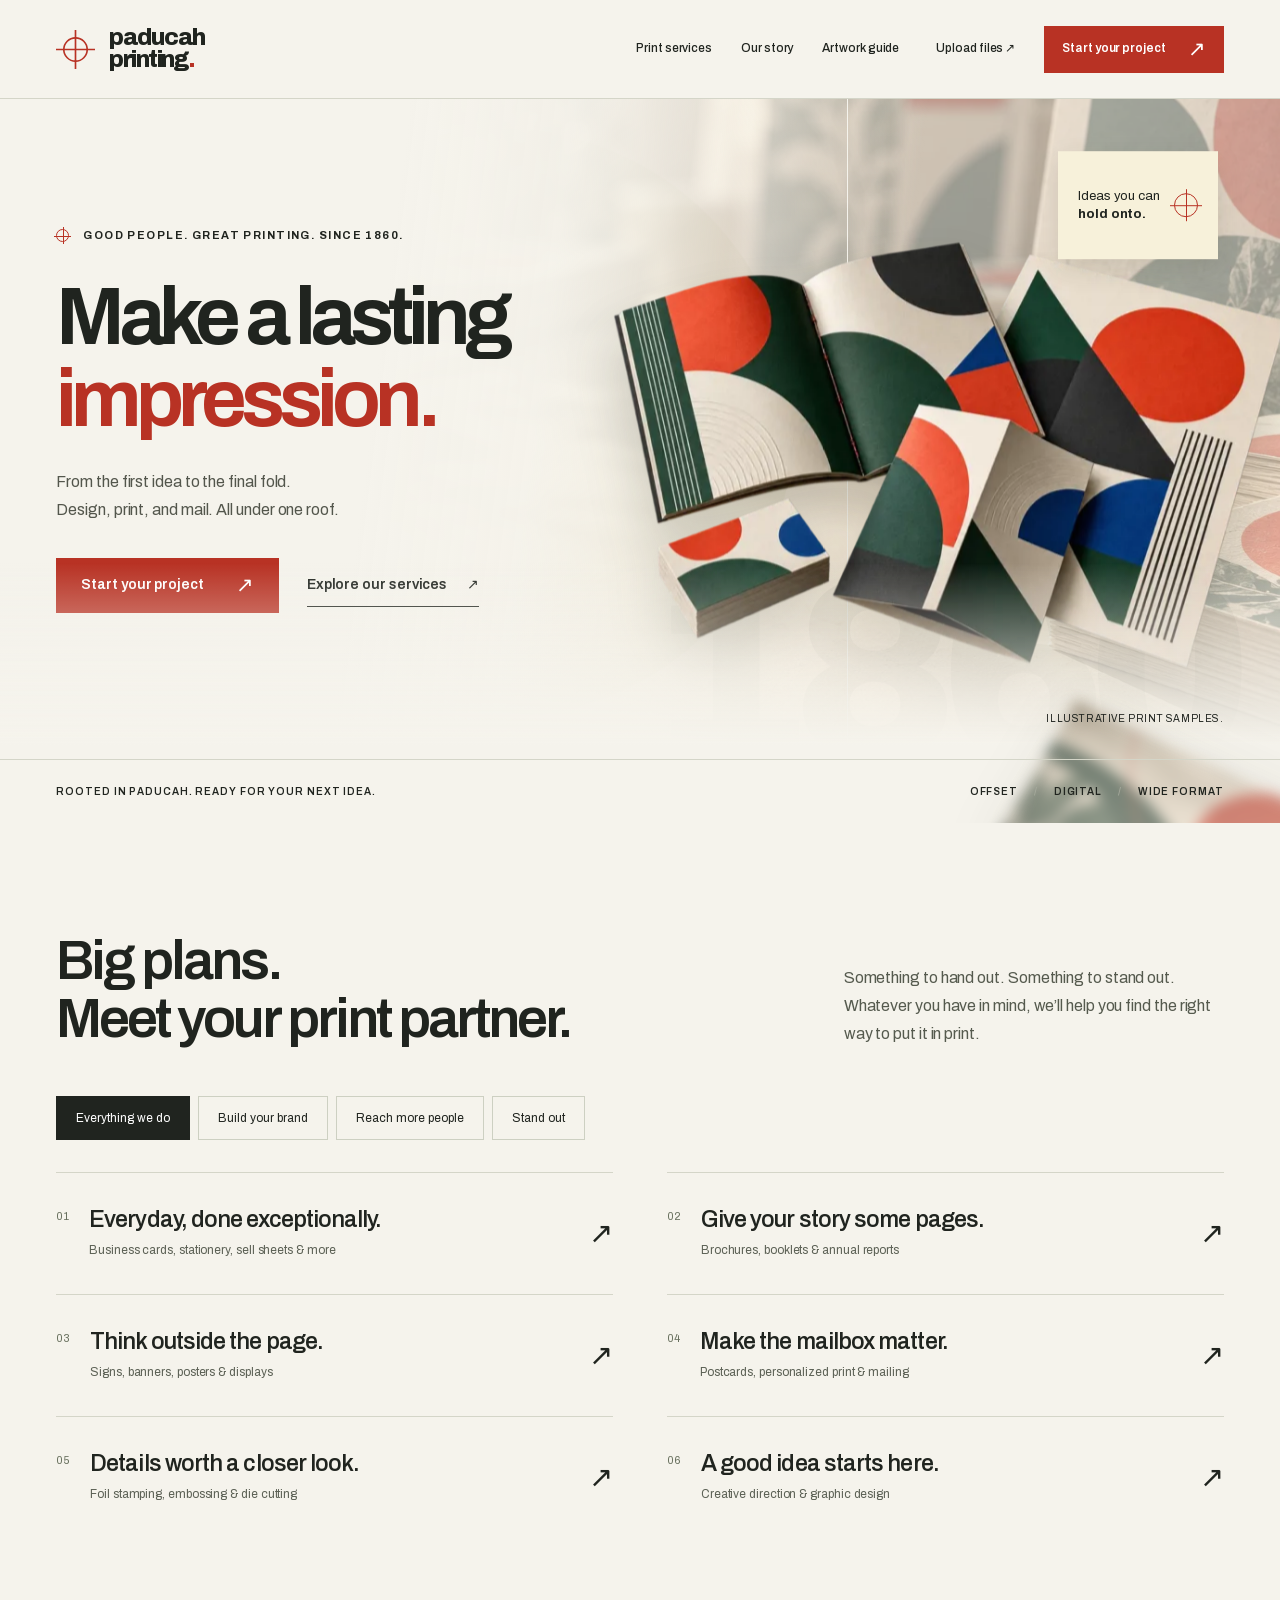
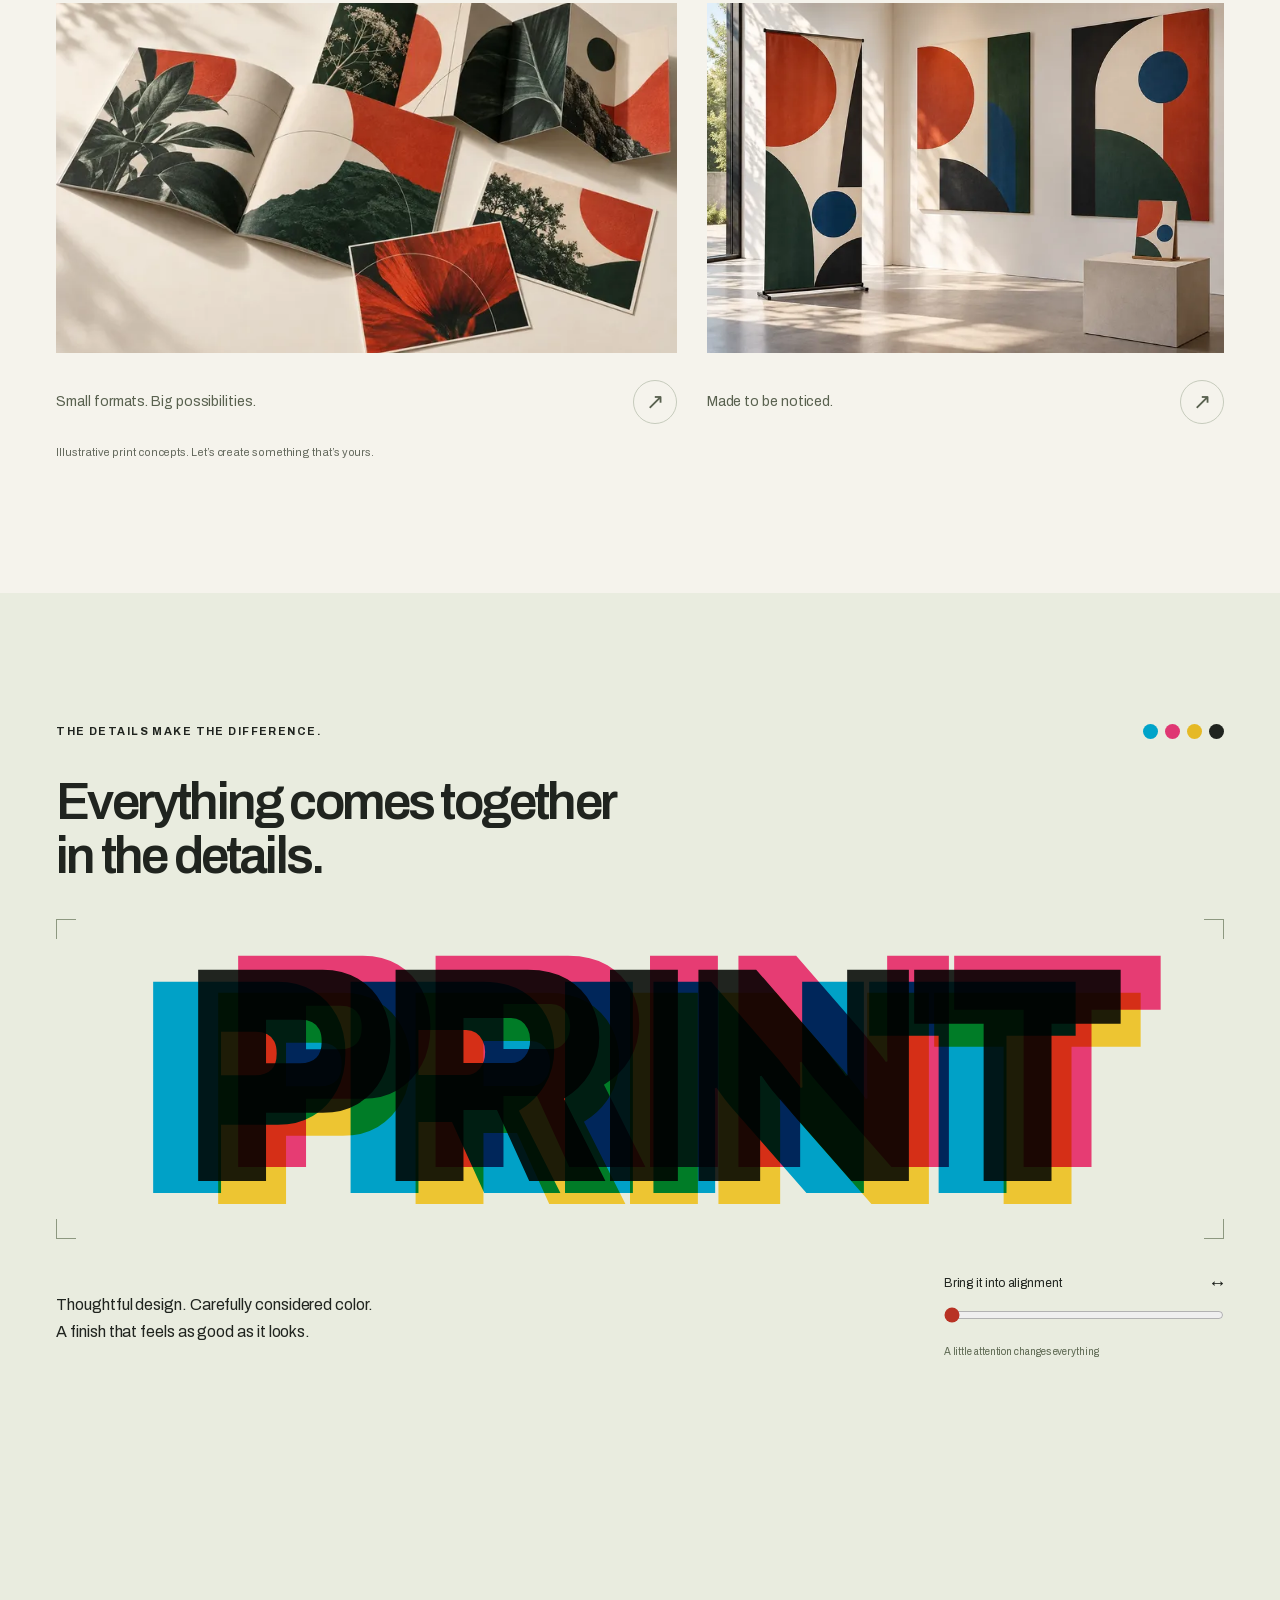
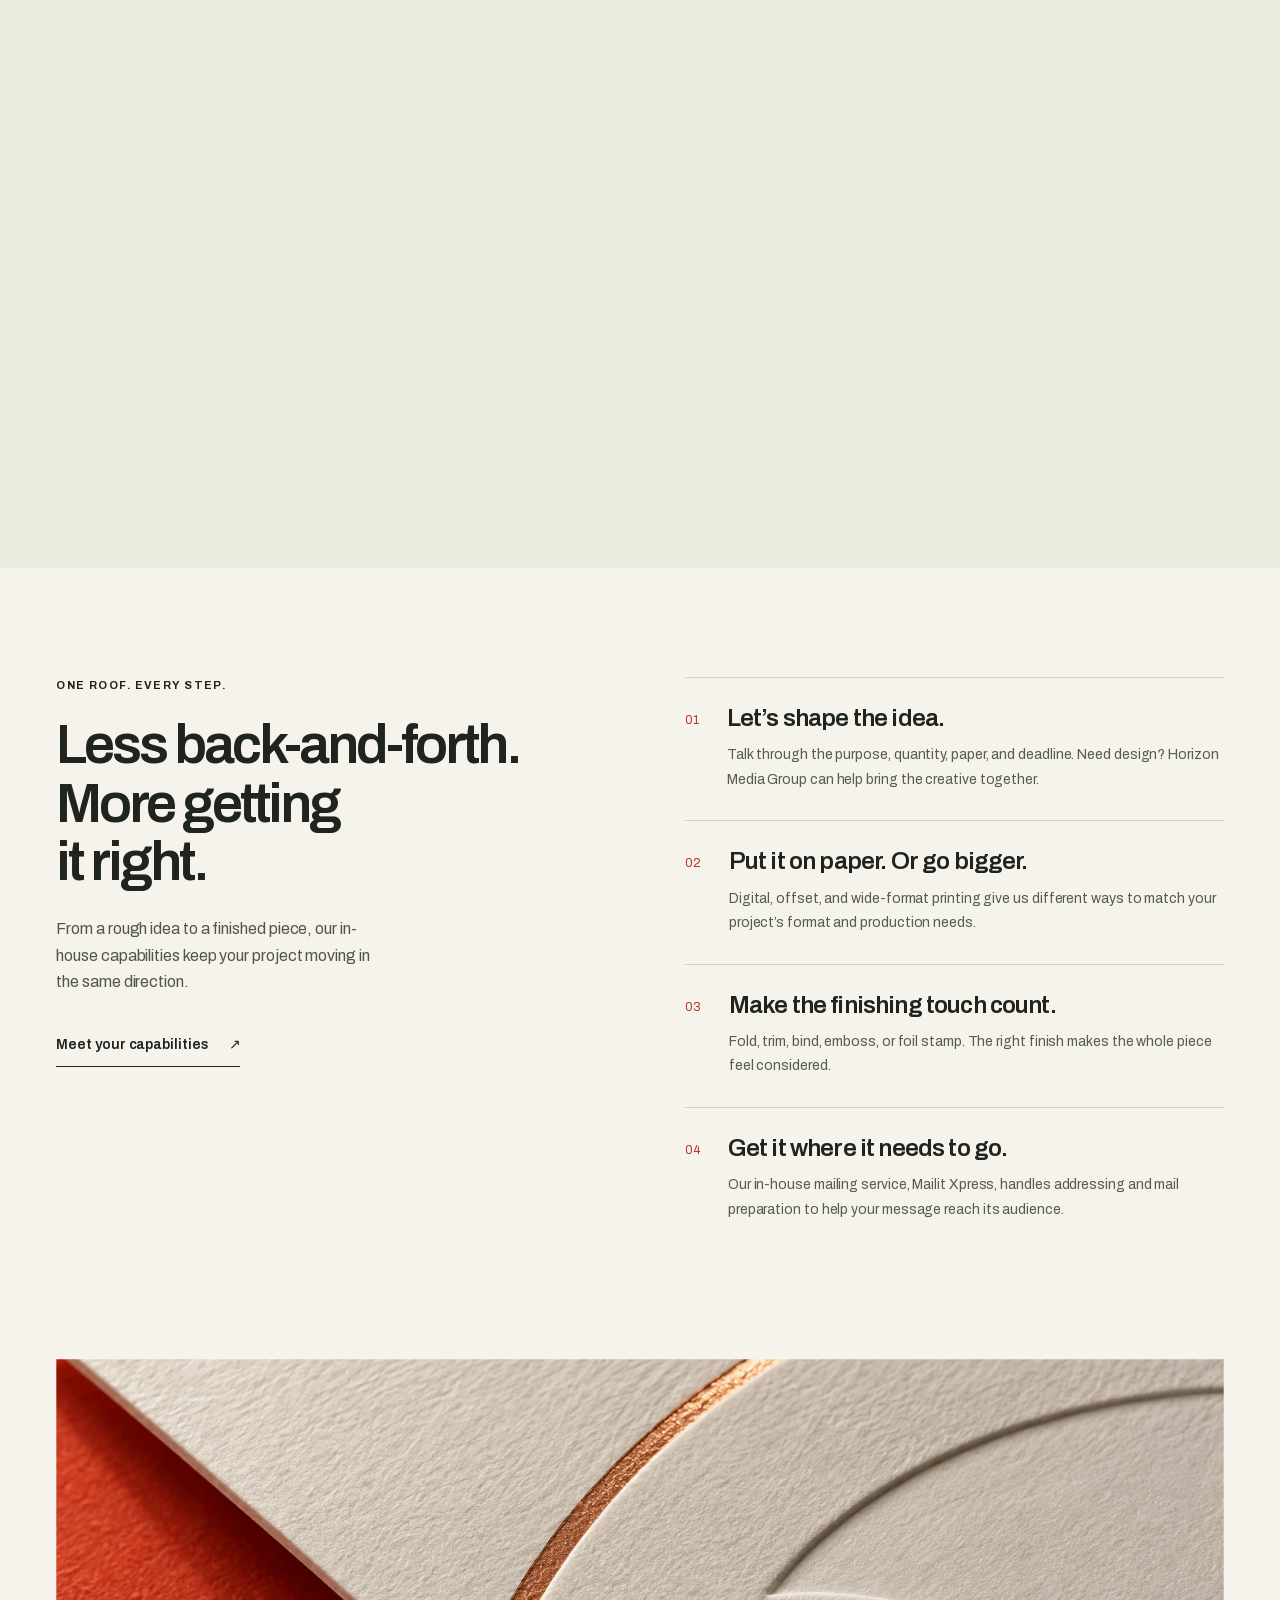
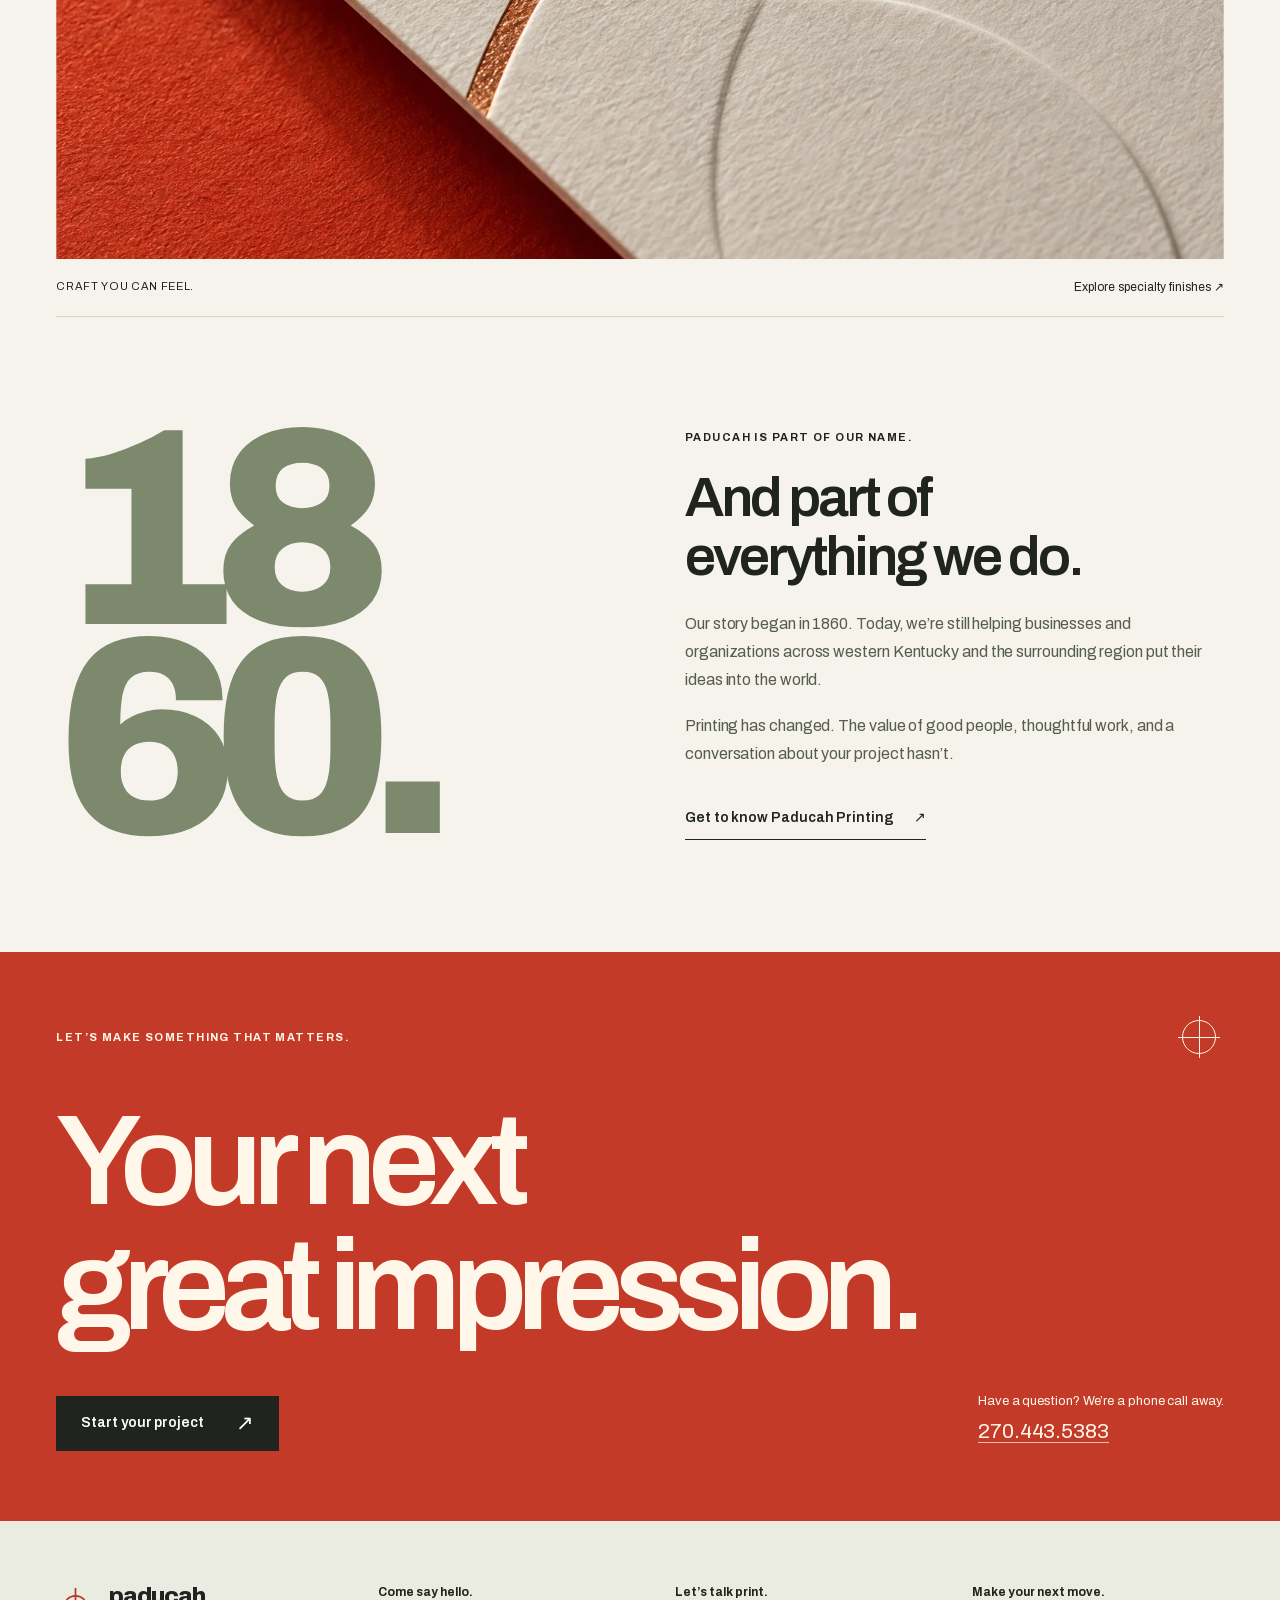
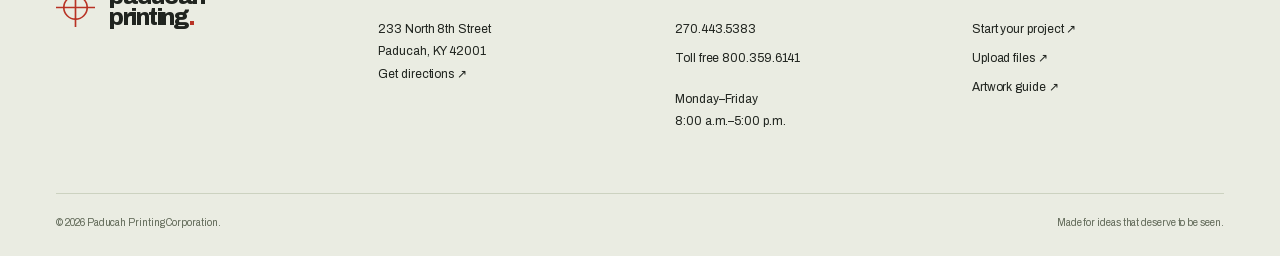
==== commit e89c7614: "Rebuild the homepage hero as seven moving planes Mirrors the source build. The hero's parallax rates" ====
--- a/index.html
+++ b/index.html
@@ -1,5 +1,11 @@
 <!doctype html><html lang="en"><head><meta charset="utf-8"><meta name="viewport" content="width=device-width, initial-scale=1"><meta name="theme-color" content="#f5f3ec"><title>Paducah Printing | Good ideas. Lasting impressions.</title><meta name="description" content="Design, offset and digital printing, signs, specialty finishes, and mailing under one roof in Paducah, Kentucky."><meta name="robots" content="noindex, nofollow"><meta property="og:title" content="Paducah Printing | Good ideas. Lasting impressions."><meta property="og:description" content="Design, offset and digital printing, signs, specialty finishes, and mailing under one roof in Paducah, Kentucky."><meta property="og:type" content="website"><link rel="canonical" href="https://omniaintelligenceteam-ctrl.github.io/paducah-printing-demo/"><meta property="og:url" content="https://omniaintelligenceteam-ctrl.github.io/paducah-printing-demo/"><meta property="og:site_name" content="Paducah Printing"><meta property="og:locale" content="en_US"><meta property="og:image" content="https://omniaintelligenceteam-ctrl.github.io/paducah-printing-demo/assets/og-card.jpg"><meta property="og:image:width" content="1200"><meta property="og:image:height" content="630"><meta property="og:image:type" content="image/jpeg"><meta property="og:image:alt" content="Paducah Printing — Make a lasting impression. Printed booklets, brochures and cards in red, green and ivory."><meta name="twitter:card" content="summary_large_image"><meta name="twitter:image" content="https://omniaintelligenceteam-ctrl.github.io/paducah-printing-demo/assets/og-card.jpg"><meta name="twitter:image:alt" content="Paducah Printing — Make a lasting impression. Printed booklets, brochures and cards in red, green and ivory."><link rel="icon" type="image/svg+xml" href="assets/favicon.svg"><link rel="icon" type="image/png" sizes="32x32" href="assets/favicon-32.png"><link rel="apple-touch-icon" href="assets/apple-touch-icon.png"><link rel="preload" href="assets/archivo.woff2" as="font" type="font/woff2" crossorigin><link rel="stylesheet" href="assets/fonts.css"><link rel="stylesheet" href="assets/scrollcraft.css"><link rel="stylesheet" href="assets/site.css"><script type="application/ld+json">{"@context":"https://schema.org","@type":"PrintShop","name":"Paducah Printing Corporation","url":"https://omniaintelligenceteam-ctrl.github.io/paducah-printing-demo/","image":"https://omniaintelligenceteam-ctrl.github.io/paducah-printing-demo/assets/og-card.jpg","telephone":"+1-270-443-5383","faxNumber":"+1-270-442-6141","address":{"@type":"PostalAddress","streetAddress":"233 North 8th Street","addressLocality":"Paducah","addressRegion":"KY","postalCode":"42001","addressCountry":"US"},"contactPoint":[{"@type":"ContactPoint","contactType":"sales","telephone":"+1-800-359-6141","contactOption":"TollFree"}],"openingHoursSpecification":[{"@type":"OpeningHoursSpecification","dayOfWeek":["Monday","Tuesday","Wednesday","Thursday","Friday"],"opens":"08:00","closes":"17:00"}]}</script><script src="assets/scrollcraft.js" defer></script><script src="assets/site.js" defer></script></head><body class="page-index"><a class="skip-link" href="#main">Skip to content</a><header class="site-header"><div class="container header-inner"><a href="index.html" class="brand" aria-label="Paducah Printing home"><svg viewBox="0 0 40 40" aria-hidden="true"><circle cx="20" cy="20" r="12"/><path d="M20 0v40M0 20h40"/></svg><span>paducah<br>printing<span class="brand-dot">.</span></span></a><button class="menu-toggle" aria-label="Open menu" aria-expanded="false" aria-controls="site-nav"><span></span><span></span></button><nav id="site-nav" aria-label="Main navigation"><a href="services.html">Print services</a><a href="about.html">Our story</a><a href="artwork.html">Artwork guide</a><a class="upload-link" href="https://paducahprintingcorp.com/ftp">Upload files <span aria-hidden="true">↗</span></a><a class="button button-small" href="contact.html#project-brief">Start your project <span aria-hidden="true">↗</span></a></nav></div></header><main id="main">
 <section class="hero" data-sc-act="flow" aria-labelledby="hero-title">
+  <div class="hero-scene" aria-hidden="true">
+    <img class="hero-plate" src="assets/hero-plate.webp" srcset="assets/hero-plate-768.webp 768w, assets/hero-plate-1152.webp 1152w, assets/hero-plate.webp 1536w" sizes="100vw" width="1536" height="1024" alt="" fetchpriority="high" data-sc-parallax="-1.3">
+    <span class="hero-year" data-sc-parallax="-1.15">1860</span>
+    <span class="hero-disc" data-sc-parallax="-1"></span>
+  </div>
+  <div class="hero-veil" aria-hidden="true"></div>
   <div class="container hero-grid">
     <div class="hero-copy">
       <p class="eyebrow"><span class="registration-symbol" aria-hidden="true"></span> GOOD PEOPLE. GREAT PRINTING. SINCE 1860.</p>
@@ -7,14 +13,14 @@
       <p class="hero-description">From the first idea to the final fold.<br>Design, print, and mail. All under one roof.</p>
       <div class="actions"><a class="button" href="contact.html#project-brief">Start your project <span aria-hidden="true">↗</span></a><a class="text-link" href="services.html">Explore our services <span aria-hidden="true">↗</span></a></div>
     </div>
-    <div class="hero-art" aria-label="Illustrative examples of printed booklets, brochures, and cards">
-      <div class="hero-disc" aria-hidden="true" data-sc-parallax="0.045"></div>
-      <div class="hero-gridmarks" aria-hidden="true"></div>
-      <img class="hero-image" src="assets/print-collection.webp" srcset="assets/print-collection-768.webp 768w, assets/print-collection-1152.webp 1152w, assets/print-collection.webp 1536w" sizes="(max-width: 560px) 115vw, (max-width: 850px) 95vw, 55vw" width="1536" height="1024" alt="Coordinated printed booklets, folded brochures, and business cards with red, green, and ivory geometric artwork" fetchpriority="high" data-sc-parallax="-0.055">
-      <div class="paper-label" aria-hidden="true" data-sc-parallax="-0.1"><span>Ideas you can<br><strong>hold onto.</strong></span><span class="registration-symbol" aria-hidden="true"></span></div>
-      <p class="image-caption">A little inspiration for what comes next.</p>
+    <div class="hero-art">
+      <img class="hero-image" src="assets/print-collection.webp" srcset="assets/print-collection-768.webp 768w, assets/print-collection-1152.webp 1152w, assets/print-collection.webp 1536w" sizes="(max-width: 560px) 115vw, (max-width: 850px) 95vw, 55vw" width="1536" height="1024" alt="Illustrative printed booklets, folded brochures, and business cards with red, green, and ivory geometric artwork" fetchpriority="high" data-sc-parallax="-0.55">
+      <div class="paper-label" aria-hidden="true" data-sc-parallax="-0.3"><span>Ideas you can<br><strong>hold onto.</strong></span><span class="registration-symbol" aria-hidden="true"></span></div>
     </div>
   </div>
+  <img class="hero-sheet" src="assets/hero-sheet-768.webp" srcset="assets/hero-sheet-768.webp 768w, assets/hero-sheet-1152.webp 1152w" sizes="(max-width: 560px) 72vw, (max-width: 850px) 62vw, 30vw" width="1536" height="1024" alt="" aria-hidden="true" data-sc-parallax="0.5">
+  <div class="hero-floor" aria-hidden="true"></div>
+  <p class="hero-note">Illustrative print samples.</p>
   <div class="container hero-bottom"><span>ROOTED IN PADUCAH. READY FOR YOUR NEXT IDEA.</span><span>OFFSET <i> / </i> DIGITAL <i> / </i> WIDE FORMAT</span></div>
 </section>
 <section id="services" class="section services-home" data-sc-act="flow">
--- a/assets/site.css
+++ b/assets/site.css
@@ -26,3 +26,134 @@
 
 .service-figure{margin:34px 0 0}.service-figure img{width:100%;height:auto}.service-figure figcaption{font-size:11px;line-height:1.7;color:#59614f;margin-top:12px;max-width:46ch}
 @media(max-width:850px){.service-figure{margin-top:26px}}
+
+/* ── Hero v2: a scene with distance in it ─────────────────────────────────
+   The old hero was layered but its parallax rates were 0.045/-0.055/-0.1.
+   The engine writes rate*(p-0.5)*100 px, so those planes moved 4-10px across
+   the whole act — authored depth, tuned to invisibility. Rates below sit in
+   devices.md's usable band and differ by 20-30% between neighbours.
+   Planes carry max-width:none and a pixel width: a global img{max-width:100%}
+   otherwise shrinks an absolutely positioned plane to the viewport on phones.
+   Planes transition opacity only; a transition on transform would ease every
+   per-frame scroll write and read as the scene lagging the thumb. */
+.hero{position:relative;overflow:hidden;isolation:isolate}
+.hero-scene{position:absolute;inset:0;z-index:0;pointer-events:none}
+.hero-plate{position:absolute;top:-6%;left:0;width:100%;max-width:none;height:112%;object-fit:cover;object-position:50% 42%;opacity:.5;will-change:transform}
+/* The year he likes, ghosted into the paper rather than stated twice. */
+.hero-year{position:absolute;right:3.5vw;bottom:7%;font-size:clamp(150px,20vw,310px);font-weight:850;letter-spacing:-.07em;line-height:.8;color:#20241f;opacity:.055;user-select:none;will-change:transform}
+.hero-disc{position:absolute;width:46vw;max-width:680px;aspect-ratio:1;border-radius:50%;top:4%;right:4%;background:radial-gradient(circle at 38% 34%,#eceee0,#e2e5d4);opacity:.85;will-change:transform}
+.hero-grid{position:relative;z-index:3}
+.hero-copy{position:relative;z-index:9}
+.hero-art{position:relative;height:550px;z-index:4}
+.hero-image{position:absolute;width:122%;max-width:none;left:-9%;top:14%;filter:drop-shadow(0 34px 26px #35392233);transform-origin:50% 50%;will-change:transform}
+.paper-label{z-index:5}
+/* Nearest plane. Shaped and placed so it crosses the lower corner and never
+   reaches the buttons: a straight foreground edge eats the call to action
+   within a few hundred pixels of scroll. */
+.hero-sheet{position:absolute;z-index:6;width:44vw;max-width:720px;right:-9vw;left:auto;bottom:-21%;max-height:none;transform-origin:50% 100%;filter:blur(1.4px) drop-shadow(0 -18px 30px #2d31201f);opacity:.96;pointer-events:none;will-change:transform}
+/* Planes travel past the section floor and clip there; this hides the line. */
+.hero-floor{position:absolute;left:0;right:0;bottom:0;height:200px;z-index:7;pointer-events:none;background:linear-gradient(to bottom,#f5f3ec00,#f5f3ec 82%)}
+.hero-note{position:absolute;right:var(--gutter);bottom:84px;z-index:8;font-size:10px;letter-spacing:.06em;text-transform:uppercase;color:#6e7663}
+.hero-bottom{position:relative;z-index:8}
+.hero [data-sc-parallax]{transition:opacity .3s ease-out}
+
+@media(max-width:850px){
+  /* Art-directed, not shrunk: type sits above the subject, the sheet comes in
+     from the opposite corner so it never crowds the buttons, and the plate is
+     cropped tighter so its open centre still lands behind the headline. */
+  .hero-plate{height:106%;top:-3%;object-position:56% 46%;opacity:.42}
+  .hero-year{right:auto;left:var(--gutter);bottom:auto;top:2%;font-size:34vw;opacity:.05}
+  .hero-disc{width:78vw;top:38%;right:-12%}
+  .hero-sheet{width:84vw;left:auto;right:-26vw;bottom:-13%;filter:blur(1px) drop-shadow(0 -14px 22px #2d312018)}
+  .hero-note{bottom:76px;font-size:9px}
+}
+@media(max-width:560px){
+  .hero-year{font-size:40vw;top:1%}
+  .hero-disc{width:92vw;top:41%;right:-20%}
+  .hero-sheet{width:92vw;right:-34vw;bottom:-10%}
+  .hero-note{right:var(--gutter);bottom:70px}
+}
+/* Motion off: keep the depth, drop the travel. The composition is the payoff,
+   not the movement, so nothing essential is hidden here. */
+@media(prefers-reduced-motion:reduce){
+  .hero-plate,.hero-year,.hero-disc,.hero-image,.hero-sheet,.paper-label{transform:none!important}
+}
+
+/* The plate is a real photograph, so parts of it are dark green and parts are
+   sunlit paper. Measured on the composited page, the headline fell to 1.14:1
+   against the dark shapes. This is the scrim taste.md allows: it covers only
+   the reading column and is gone before the subject, so the scene survives on
+   the right where the eye actually goes. Not a full-frame overlay. */
+.hero-veil{position:absolute;inset:0;z-index:2;pointer-events:none;
+  background:linear-gradient(97deg,#f5f3ec 0%,#f5f3ec 30%,rgba(245,243,236,.95) 42%,rgba(245,243,236,.6) 54%,rgba(245,243,236,0) 68%)}
+.hero-plate{opacity:.42}
+/* The caption rode on open scene and measured 1.99:1. On the floor gradient it
+   has a known ground under it. */
+.hero-note{bottom:92px;color:#5d6553}
+@media(max-width:850px){
+  /* Portrait: the copy is a band across the top, so the scrim is vertical. */
+  .hero-veil{background:linear-gradient(177deg,#f5f3ec 0%,#f5f3ec 34%,rgba(245,243,236,.92) 44%,rgba(245,243,236,.45) 56%,rgba(245,243,236,0) 70%)}
+  .hero-plate{opacity:.4}
+  .hero-note{bottom:84px}
+}
+
+/* The caption measured 2.4:1 riding on open scene. A taller floor that reaches
+   solid paper sooner gives it a known ground, and a darker ink finishes it. */
+.hero-floor{height:260px;background:linear-gradient(to bottom,#f5f3ec00,#f5f3ec 70%)}
+.hero-note{bottom:96px;color:#4a5142}
+@media(max-width:850px){.hero-floor{height:220px}.hero-note{bottom:88px}}
+
+/* The foreground sheet rises from the lower right, which is exactly where this
+   label used to sit: the sheet is the nearer plane, so it cut the label in half
+   on every frame. Two fixes, because position alone is not enough at every
+   width — the label moves to the top of the art, above the sheet's reach, and
+   it outranks the sheet so a wide viewport can never cover it again. */
+.paper-label{z-index:8;top:1%;bottom:auto;right:1%;transform:rotate(6deg)}
+@media(max-width:850px){.paper-label{top:auto;bottom:6%;right:4%}}
+@media(max-width:560px){.paper-label{bottom:auto;top:-4%;right:0}}
+
+/* The floor gradient sat ABOVE the foreground sheet and painted it out
+   completely: the nearest plane, the only one travelling the other way, was
+   invisible at every scroll position while still costing its download. The
+   floor exists to hide the BACKGROUND planes clipping at the section edge, so
+   it belongs under the foreground and over everything else. The sheet now
+   leaves frame at the hero's own bottom edge, which is an object exiting the
+   shot, not a seam. Copy, caption and the bottom rule all outrank it so the
+   foreground can never eat a word or the call to action. */
+.hero-sheet{z-index:8;bottom:-14%}
+.hero-note,.hero-bottom{z-index:9}
+@media(max-width:850px){.hero-sheet{bottom:-9%}}
+@media(max-width:560px){.hero-sheet{bottom:-7%}}
+
+/* Visible at last, the sheet read as a hard-edged slab crossing the bottom
+   rule: a 44vw panel at blur 1.4px and 96% opacity is a second subject, not a
+   foreground. A plane this close to the lens is barely in focus and barely
+   there — that is what sells the depth, and it is also what keeps it from
+   competing with the printed work, which is the thing the eye should land on.
+   Smaller, softer, and tucked into the corner it leaves frame through. */
+.hero-sheet{width:30vw;max-width:470px;right:-6vw;bottom:-18%;
+  filter:blur(7px) drop-shadow(0 -16px 26px #2d312016);opacity:.6}
+@media(max-width:850px){
+  .hero-sheet{width:62vw;right:-18vw;bottom:-11%;filter:blur(5px) drop-shadow(0 -12px 20px #2d312014);opacity:.55}
+}
+@media(max-width:560px){.hero-sheet{width:72vw;right:-24vw;bottom:-9%}}
+
+/* On a phone the copy and the subject already fill the frame, and there is no
+   corner left that is not either type or artwork — moved to the top of the art
+   the label landed on the secondary link, moved to the bottom it landed on the
+   subject. Art direction means dropping it here, not shrinking it until it is
+   unreadable. It is decorative and aria-hidden, so nothing is lost. */
+@media(max-width:560px){.paper-label{display:none}}
+
+/* The v2 hero block restated .hero-art{height:550px} after the responsive
+   overrides, so it won at every width: on a phone that is a 550px box holding
+   a 280px image, and the 190px of nothing under the subject was the result.
+   The art box tracks the artwork again. */
+@media(max-width:850px){.hero-art{height:400px}}
+@media(max-width:560px){.hero-art{height:350px}}
+
+/* Lifting the foreground above the floor gradient took the caption's known
+   ground away with it: measured on the composited page it fell from 5.1 to
+   3.3 against the sheet. It is 10px uppercase, so it needs 4.5:1, and the
+   honest fix for a small label is ink rather than another scrim. */
+.hero-note{color:#20241f}
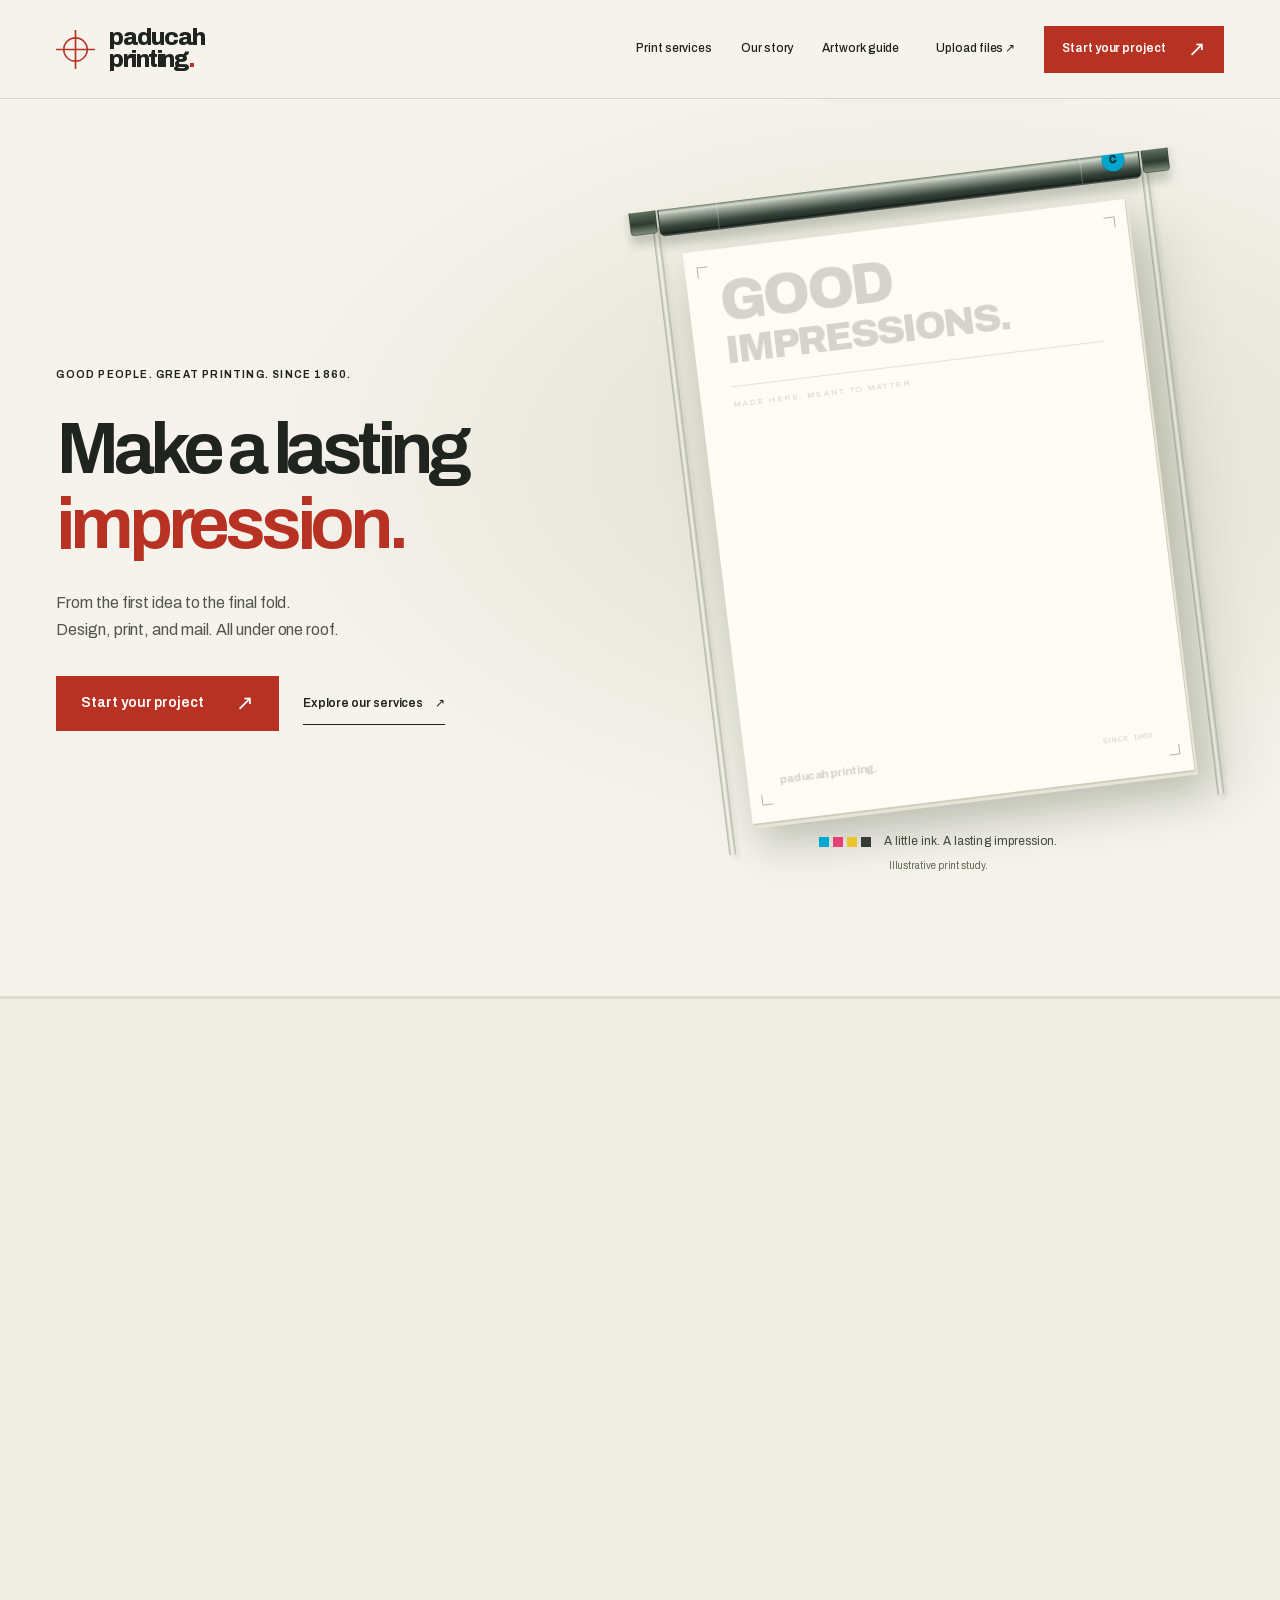
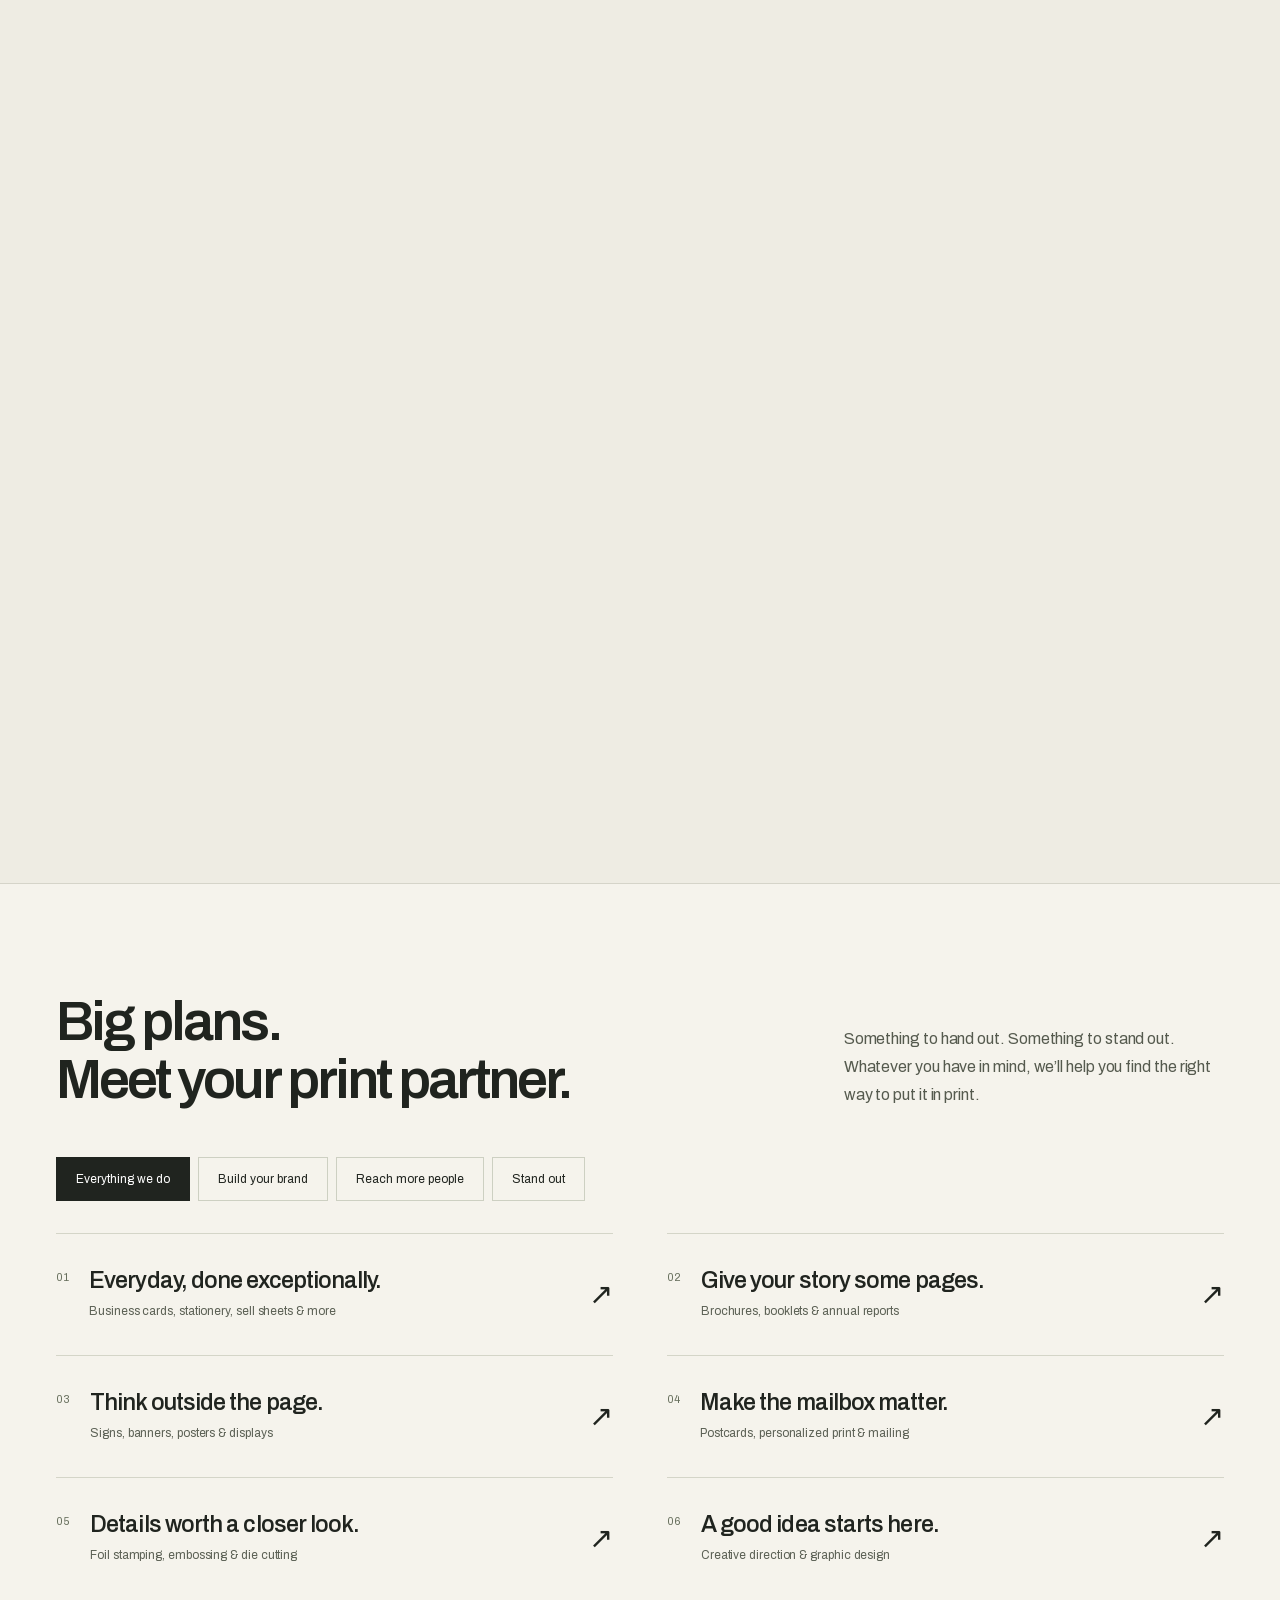
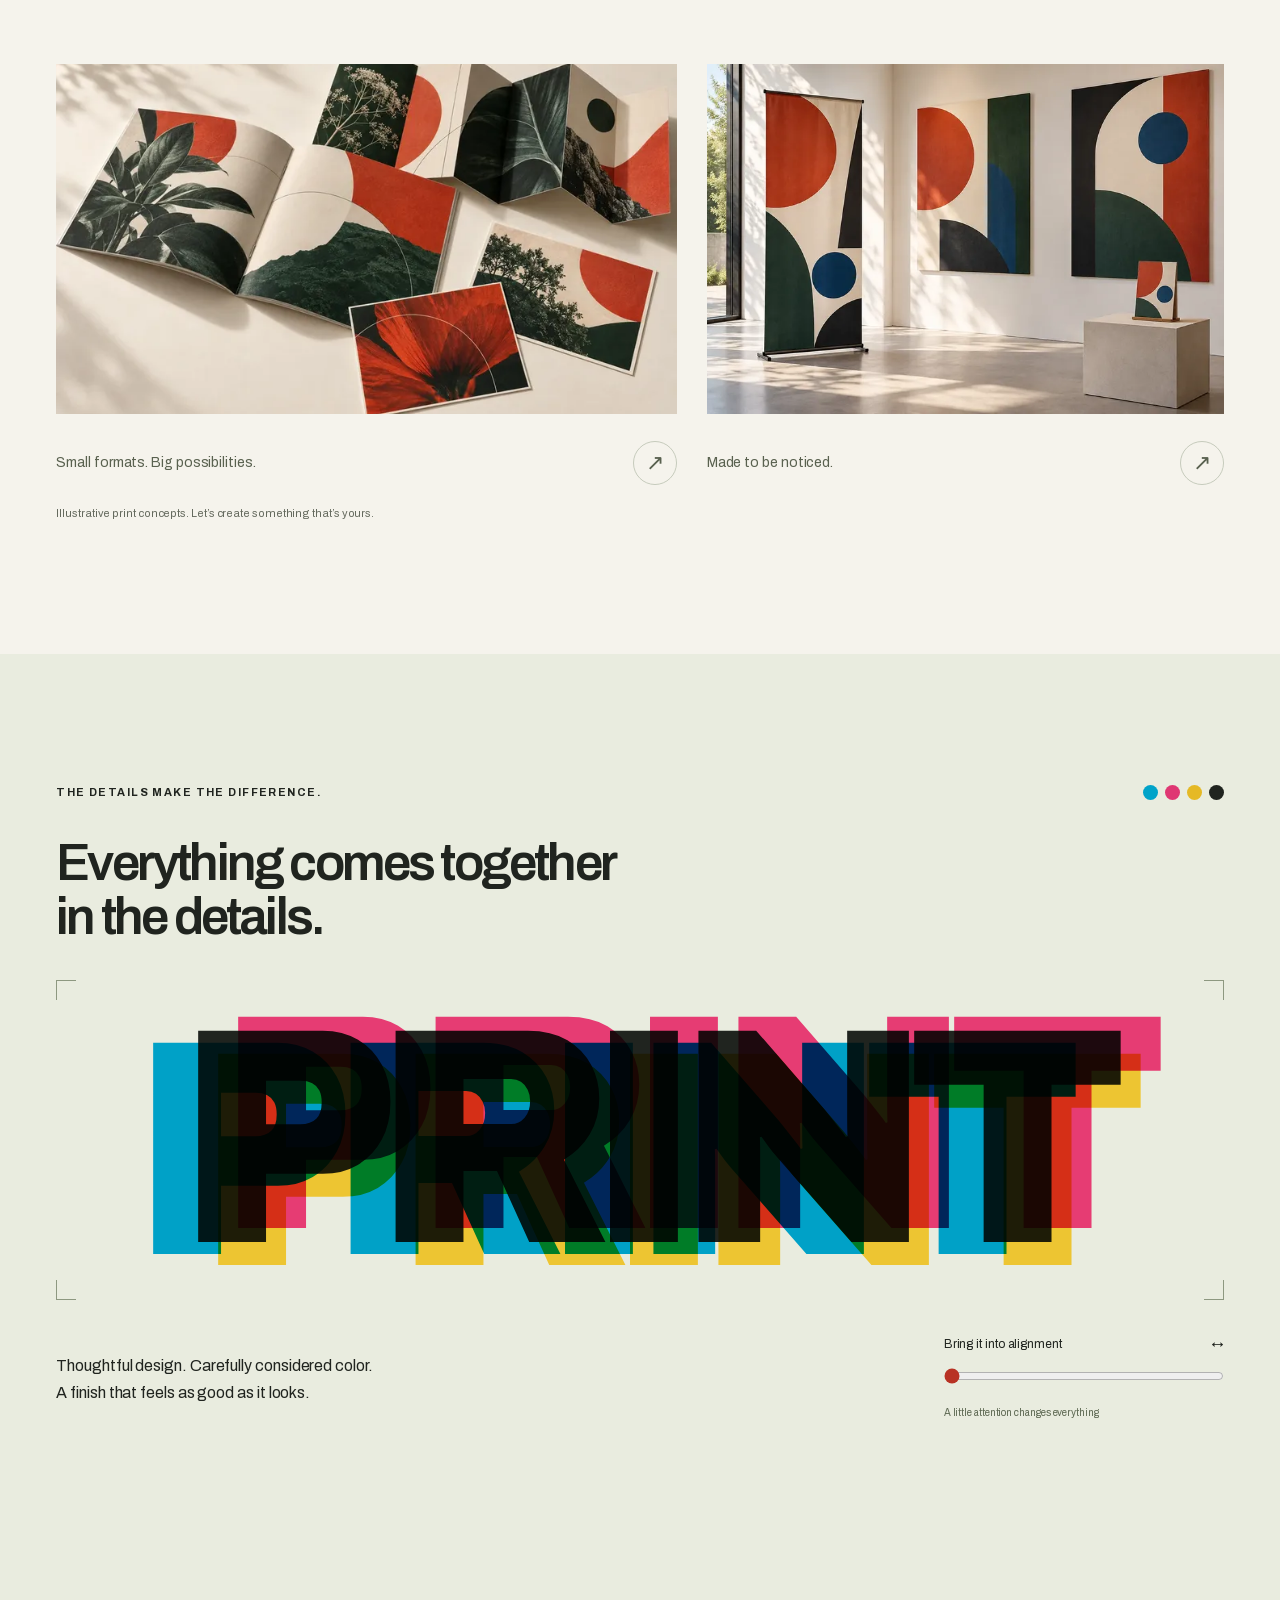
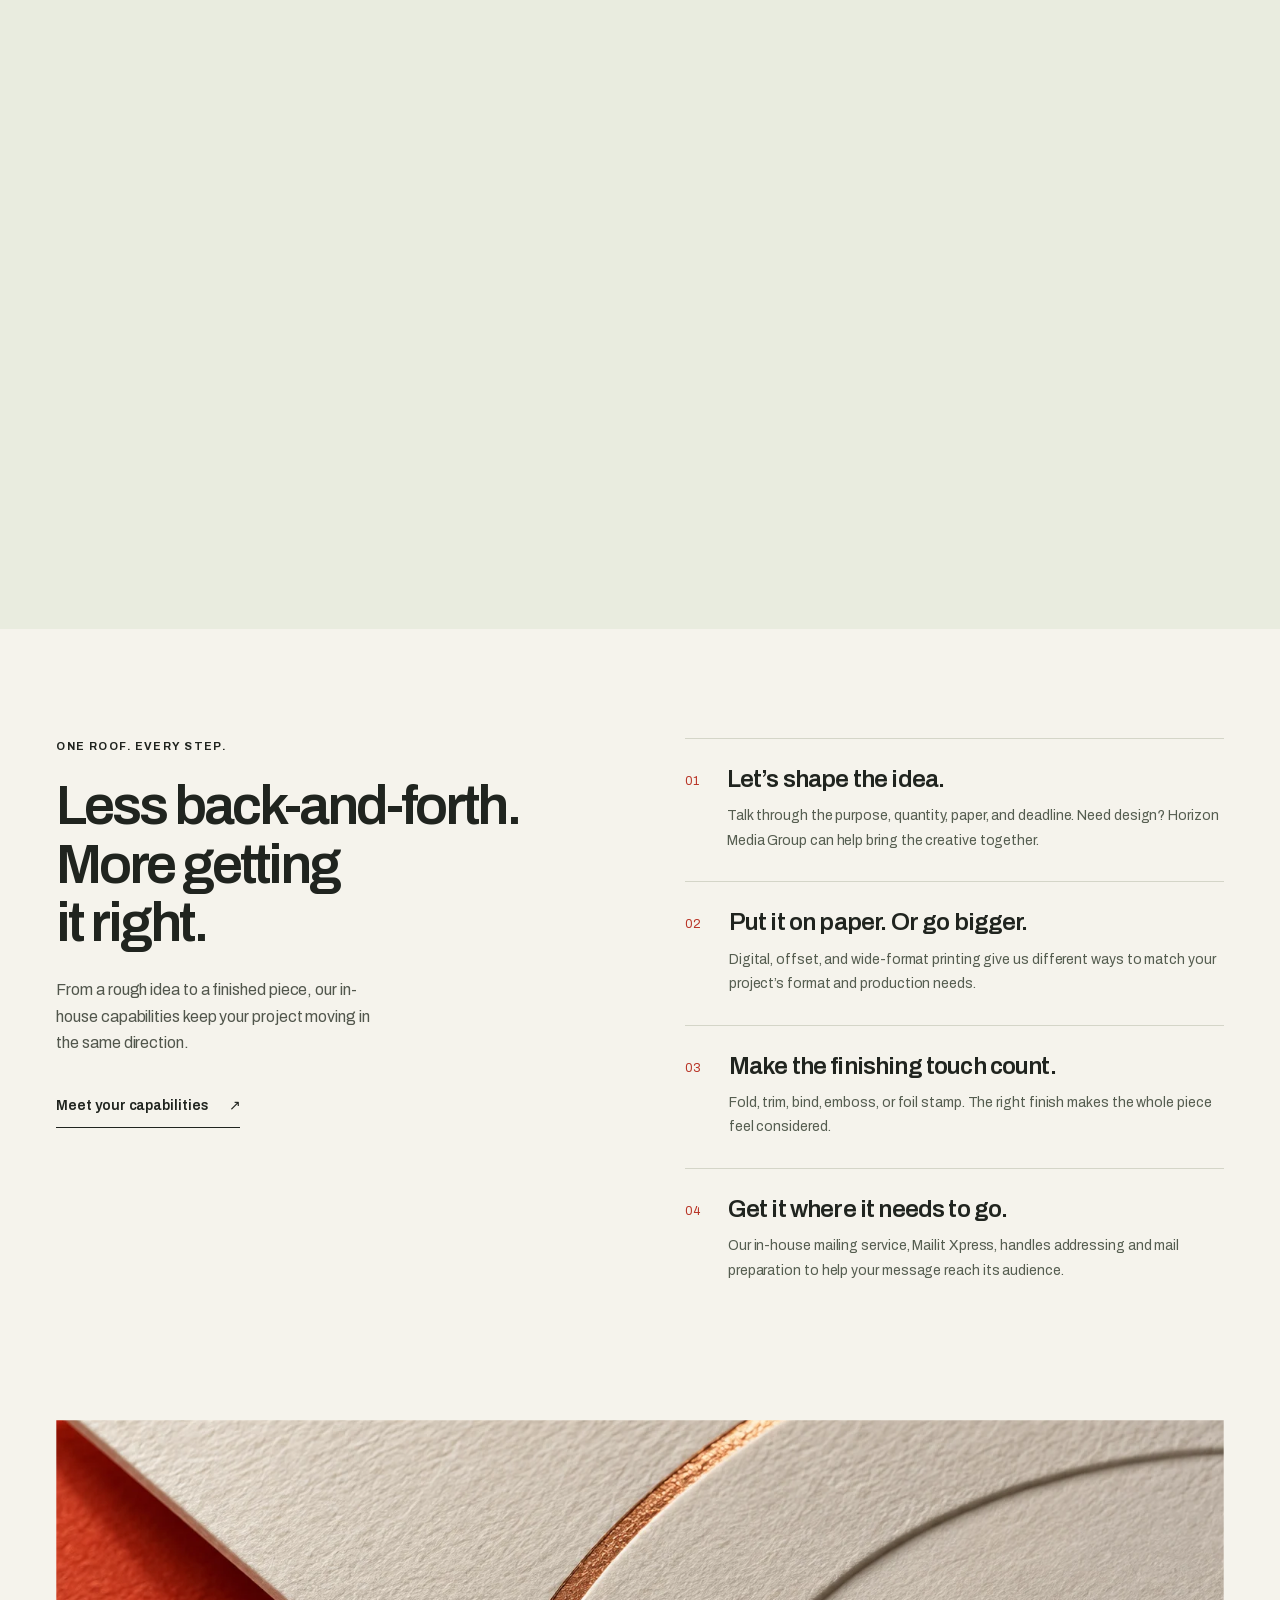
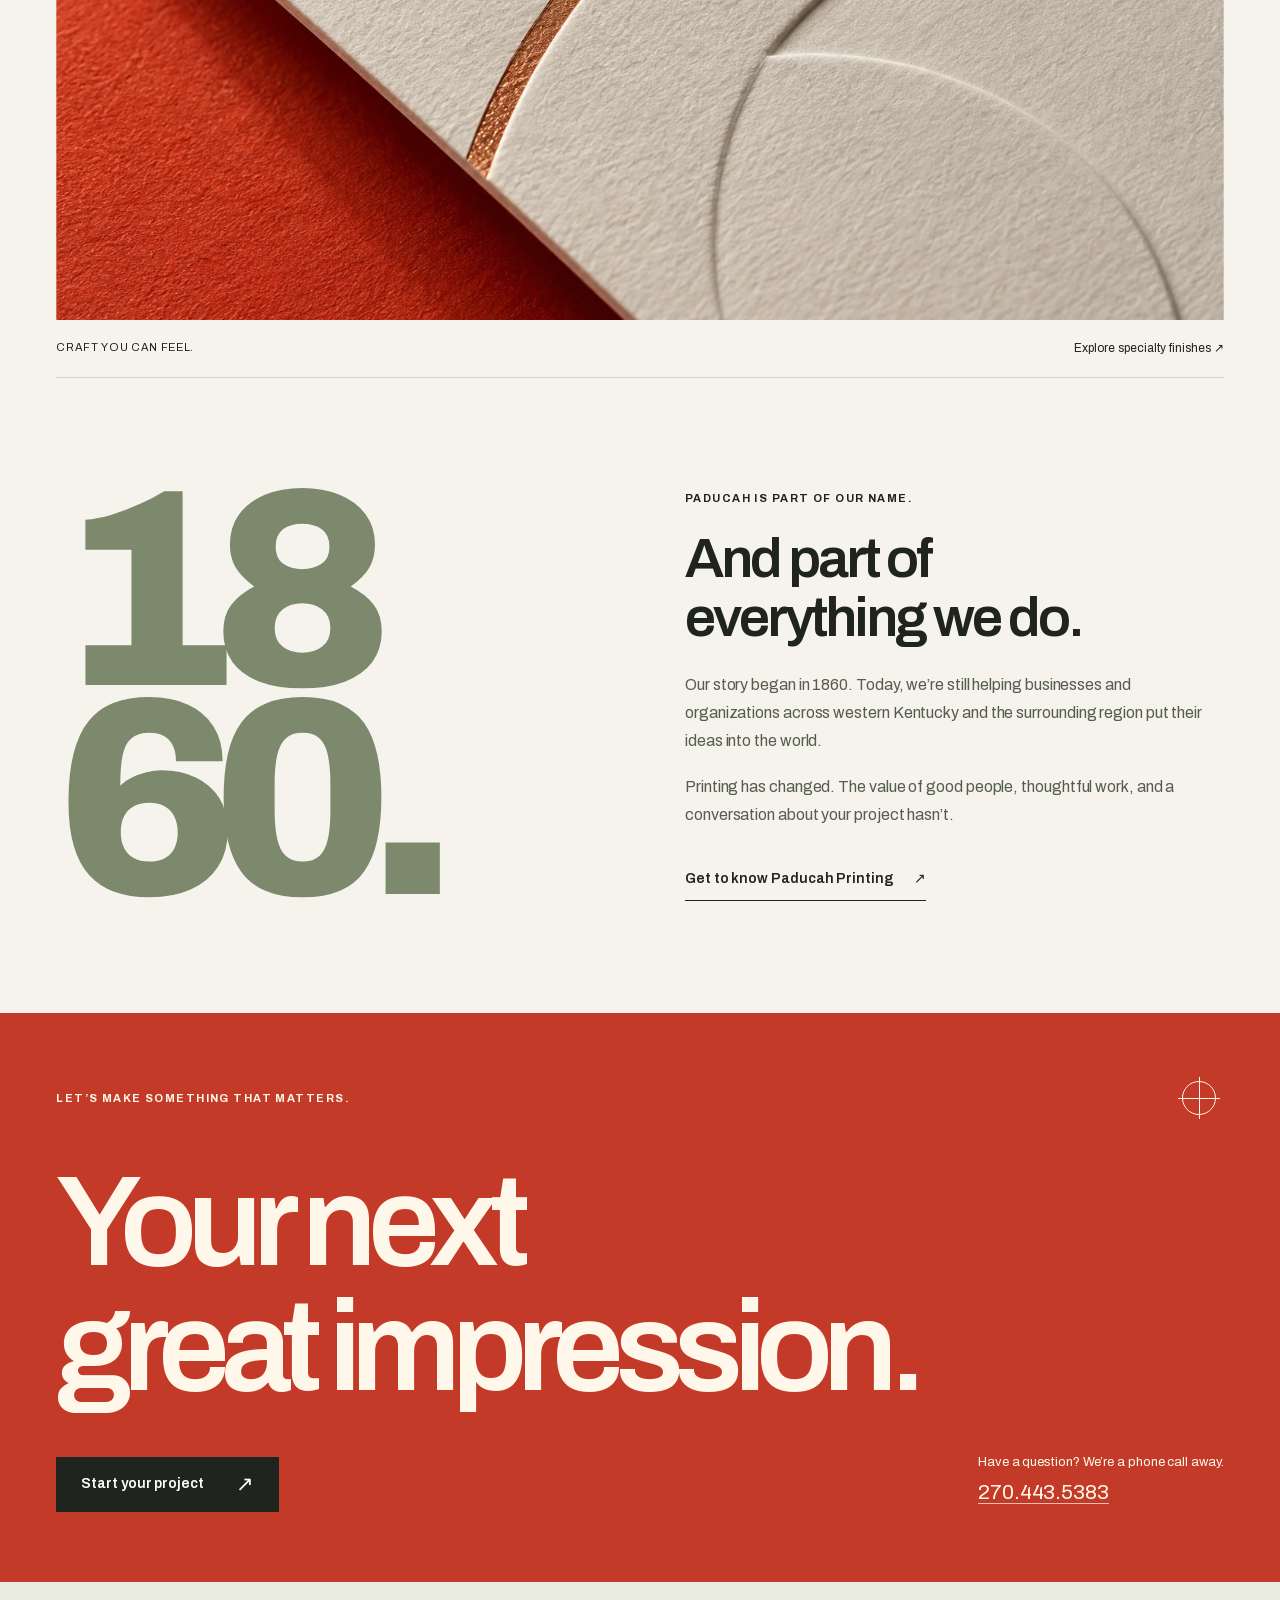
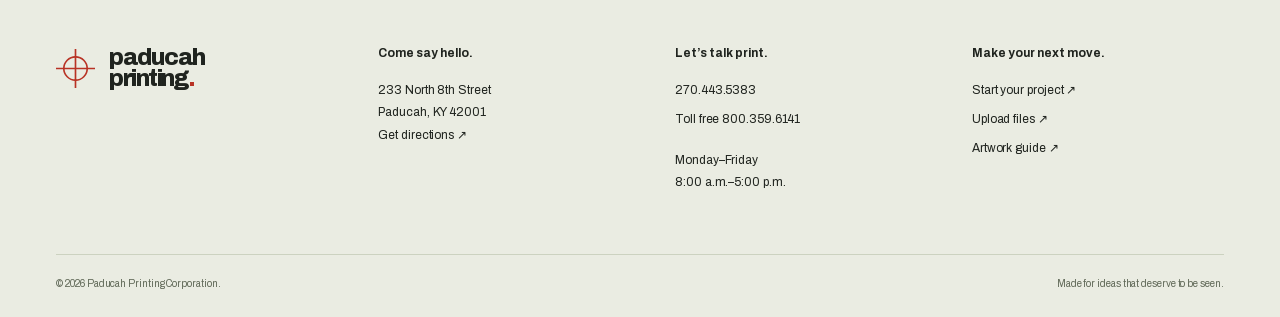
==== commit bd101eac: "Catch the mirror up: CMYK press hero, and a link preview that appears Mirrors the current source bui" ====
--- a/index.html
+++ b/index.html
@@ -1,27 +1,31 @@
-<!doctype html><html lang="en"><head><meta charset="utf-8"><meta name="viewport" content="width=device-width, initial-scale=1"><meta name="theme-color" content="#f5f3ec"><title>Paducah Printing | Good ideas. Lasting impressions.</title><meta name="description" content="Design, offset and digital printing, signs, specialty finishes, and mailing under one roof in Paducah, Kentucky."><meta name="robots" content="noindex, nofollow"><meta property="og:title" content="Paducah Printing | Good ideas. Lasting impressions."><meta property="og:description" content="Design, offset and digital printing, signs, specialty finishes, and mailing under one roof in Paducah, Kentucky."><meta property="og:type" content="website"><link rel="canonical" href="https://omniaintelligenceteam-ctrl.github.io/paducah-printing-demo/"><meta property="og:url" content="https://omniaintelligenceteam-ctrl.github.io/paducah-printing-demo/"><meta property="og:site_name" content="Paducah Printing"><meta property="og:locale" content="en_US"><meta property="og:image" content="https://omniaintelligenceteam-ctrl.github.io/paducah-printing-demo/assets/og-card.jpg"><meta property="og:image:width" content="1200"><meta property="og:image:height" content="630"><meta property="og:image:type" content="image/jpeg"><meta property="og:image:alt" content="Paducah Printing — Make a lasting impression. Printed booklets, brochures and cards in red, green and ivory."><meta name="twitter:card" content="summary_large_image"><meta name="twitter:image" content="https://omniaintelligenceteam-ctrl.github.io/paducah-printing-demo/assets/og-card.jpg"><meta name="twitter:image:alt" content="Paducah Printing — Make a lasting impression. Printed booklets, brochures and cards in red, green and ivory."><link rel="icon" type="image/svg+xml" href="assets/favicon.svg"><link rel="icon" type="image/png" sizes="32x32" href="assets/favicon-32.png"><link rel="apple-touch-icon" href="assets/apple-touch-icon.png"><link rel="preload" href="assets/archivo.woff2" as="font" type="font/woff2" crossorigin><link rel="stylesheet" href="assets/fonts.css"><link rel="stylesheet" href="assets/scrollcraft.css"><link rel="stylesheet" href="assets/site.css"><script type="application/ld+json">{"@context":"https://schema.org","@type":"PrintShop","name":"Paducah Printing Corporation","url":"https://omniaintelligenceteam-ctrl.github.io/paducah-printing-demo/","image":"https://omniaintelligenceteam-ctrl.github.io/paducah-printing-demo/assets/og-card.jpg","telephone":"+1-270-443-5383","faxNumber":"+1-270-442-6141","address":{"@type":"PostalAddress","streetAddress":"233 North 8th Street","addressLocality":"Paducah","addressRegion":"KY","postalCode":"42001","addressCountry":"US"},"contactPoint":[{"@type":"ContactPoint","contactType":"sales","telephone":"+1-800-359-6141","contactOption":"TollFree"}],"openingHoursSpecification":[{"@type":"OpeningHoursSpecification","dayOfWeek":["Monday","Tuesday","Wednesday","Thursday","Friday"],"opens":"08:00","closes":"17:00"}]}</script><script src="assets/scrollcraft.js" defer></script><script src="assets/site.js" defer></script></head><body class="page-index"><a class="skip-link" href="#main">Skip to content</a><header class="site-header"><div class="container header-inner"><a href="index.html" class="brand" aria-label="Paducah Printing home"><svg viewBox="0 0 40 40" aria-hidden="true"><circle cx="20" cy="20" r="12"/><path d="M20 0v40M0 20h40"/></svg><span>paducah<br>printing<span class="brand-dot">.</span></span></a><button class="menu-toggle" aria-label="Open menu" aria-expanded="false" aria-controls="site-nav"><span></span><span></span></button><nav id="site-nav" aria-label="Main navigation"><a href="services.html">Print services</a><a href="about.html">Our story</a><a href="artwork.html">Artwork guide</a><a class="upload-link" href="https://paducahprintingcorp.com/ftp">Upload files <span aria-hidden="true">↗</span></a><a class="button button-small" href="contact.html#project-brief">Start your project <span aria-hidden="true">↗</span></a></nav></div></header><main id="main">
-<section class="hero" data-sc-act="flow" aria-labelledby="hero-title">
-  <div class="hero-scene" aria-hidden="true">
-    <img class="hero-plate" src="assets/hero-plate.webp" srcset="assets/hero-plate-768.webp 768w, assets/hero-plate-1152.webp 1152w, assets/hero-plate.webp 1536w" sizes="100vw" width="1536" height="1024" alt="" fetchpriority="high" data-sc-parallax="-1.3">
-    <span class="hero-year" data-sc-parallax="-1.15">1860</span>
-    <span class="hero-disc" data-sc-parallax="-1"></span>
+<!doctype html><html lang="en"><head><meta charset="utf-8"><meta name="viewport" content="width=device-width, initial-scale=1"><meta name="theme-color" content="#f5f3ec"><title>Paducah Printing | Good ideas. Lasting impressions.</title><meta name="description" content="Design, offset and digital printing, signs, specialty finishes, and mailing under one roof in Paducah, Kentucky."><meta name="robots" content="noindex, nofollow"><meta property="og:title" content="Paducah Printing | Good ideas. Lasting impressions."><meta property="og:description" content="Design, offset and digital printing, signs, specialty finishes, and mailing under one roof in Paducah, Kentucky."><meta property="og:type" content="website"><link rel="canonical" href="https://omniaintelligenceteam-ctrl.github.io/paducah-printing-demo/"><meta property="og:url" content="https://omniaintelligenceteam-ctrl.github.io/paducah-printing-demo/"><meta property="og:site_name" content="Paducah Printing"><meta property="og:locale" content="en_US"><meta property="og:image" content="https://omniaintelligenceteam-ctrl.github.io/paducah-printing-demo/assets/og-card.jpg"><meta property="og:image:width" content="1200"><meta property="og:image:height" content="630"><meta property="og:image:type" content="image/jpeg"><meta property="og:image:alt" content="Paducah Printing — Make a lasting impression. Printed booklets, brochures and cards in red, green and ivory."><meta name="twitter:card" content="summary_large_image"><meta name="twitter:image" content="https://omniaintelligenceteam-ctrl.github.io/paducah-printing-demo/assets/og-card.jpg"><meta name="twitter:image:alt" content="Paducah Printing — Make a lasting impression. Printed booklets, brochures and cards in red, green and ivory."><link rel="icon" type="image/svg+xml" href="assets/favicon.svg"><link rel="icon" type="image/png" sizes="32x32" href="assets/favicon-32.png"><link rel="apple-touch-icon" href="assets/apple-touch-icon.png"><link rel="preload" href="assets/archivo.woff2" as="font" type="font/woff2" crossorigin><link rel="stylesheet" href="assets/fonts.css"><link rel="stylesheet" href="assets/scrollcraft.css"><link rel="stylesheet" href="assets/site.css?v=85fb548d7ef9"><script type="application/ld+json">{"@context":"https://schema.org","@type":"PrintShop","name":"Paducah Printing Corporation","url":"https://omniaintelligenceteam-ctrl.github.io/paducah-printing-demo/","image":"https://omniaintelligenceteam-ctrl.github.io/paducah-printing-demo/assets/og-card.jpg","telephone":"+1-270-443-5383","faxNumber":"+1-270-442-6141","address":{"@type":"PostalAddress","streetAddress":"233 North 8th Street","addressLocality":"Paducah","addressRegion":"KY","postalCode":"42001","addressCountry":"US"},"contactPoint":[{"@type":"ContactPoint","contactType":"sales","telephone":"+1-800-359-6141","contactOption":"TollFree"}],"openingHoursSpecification":[{"@type":"OpeningHoursSpecification","dayOfWeek":["Monday","Tuesday","Wednesday","Thursday","Friday"],"opens":"08:00","closes":"17:00"}]}</script><link rel="stylesheet" href="assets/press-hero.css?v=85fb548d7ef9"><script src="assets/press-hero.js?v=85fb548d7ef9" defer></script><script src="assets/scrollcraft.js" defer></script><script src="assets/site.js?v=85fb548d7ef9" defer></script></head><body class="page-index"><a class="skip-link" href="#main">Skip to content</a><header class="site-header"><div class="container header-inner"><a href="index.html" class="brand" aria-label="Paducah Printing home"><svg viewBox="0 0 40 40" aria-hidden="true"><circle cx="20" cy="20" r="12"/><path d="M20 0v40M0 20h40"/></svg><span>paducah<br>printing<span class="brand-dot">.</span></span></a><button class="menu-toggle" aria-label="Open menu" aria-expanded="false" aria-controls="site-nav"><span></span><span></span></button><nav id="site-nav" aria-label="Main navigation"><a href="services.html">Print services</a><a href="about.html">Our story</a><a href="artwork.html">Artwork guide</a><a class="upload-link" href="https://paducahprintingcorp.com/ftp">Upload files <span aria-hidden="true">↗</span></a><a class="button button-small" href="contact.html#project-brief">Start your project <span aria-hidden="true">↗</span></a></nav></div></header><main id="main">
+<section class="press-hero" data-press-hero aria-labelledby="hero-title">
+  <div class="press-stage">
+    <div class="container press-layout">
+      <div class="press-copy">
+        <p class="eyebrow">GOOD PEOPLE. GREAT PRINTING. SINCE 1860.</p>
+        <h1 id="hero-title">Make a lasting<br><em>impression.</em></h1>
+        <p class="press-description">From the first idea to the final fold.<br>Design, print, and mail. All under one roof.</p>
+        <div class="actions"><a class="button" href="contact.html#project-brief">Start your project <span aria-hidden="true">↗</span></a><a class="text-link" href="services.html">Explore our services <span aria-hidden="true">↗</span></a></div>
+      </div>
+      <figure class="press-art" role="img" aria-label="An illustrative poster comes to life as four printing rollers lay down cyan, magenta, yellow, and black ink. The finished sheet lifts from the press.">
+        <div class="press-bed" aria-hidden="true">
+          <div class="press-bed-shadow"></div>
+          <div class="press-rail press-rail-left"></div><div class="press-rail press-rail-right"></div>
+          <div class="press-sheet">
+            <div class="press-proof"><svg viewBox="0 0 620 800" aria-hidden="true"><g fill="#20241f"><text x="43" y="100" font-size="79" font-weight="850" letter-spacing="-5">GOOD</text><text x="43" y="160" font-size="54" font-weight="850" letter-spacing="-3">IMPRESSIONS.</text><path d="M44 193h524" stroke="#20241f" stroke-width="1"/><text x="44" y="222" font-size="11" letter-spacing="2.3">MADE HERE. MEANT TO MATTER.</text><text x="44" y="749" font-size="16" font-weight="750" letter-spacing="-.5">paducah printing.</text><text x="568" y="749" text-anchor="end" font-size="10" letter-spacing="1.5">SINCE 1860</text></g></svg></div>
+            <div class="press-ink" data-ink="c"><svg viewBox="0 0 620 800" xmlns="http://www.w3.org/2000/svg" fill="#00ffff" aria-hidden="true"><g opacity="0.8941"><path d="M200 704V526a184 184 0 0 1 368 0v178H472V526a88 88 0 0 0-176 0v178Z"/></g><g opacity="0.6087"><path d="M44 662h96v42H44zM200 662h96v42h-96zM352 662h56v42h-56zM472 662h40v42h-40z"/></g><g opacity="0.7"><text x="43" y="100" font-size="79" font-weight="850" letter-spacing="-5">GOOD</text><text x="43" y="160" font-size="54" font-weight="850" letter-spacing="-3">IMPRESSIONS.</text><path d="M44 193h524" stroke="currentColor" stroke-width="1"/><text x="44" y="222" font-size="11" letter-spacing="2.3">MADE HERE. MEANT TO MATTER.</text><text x="44" y="749" font-size="16" font-weight="750" letter-spacing="-.5">paducah printing.</text><text x="568" y="749" text-anchor="end" font-size="10" letter-spacing="1.5">SINCE 1860</text></g></svg></div><div class="press-ink" data-ink="m"><svg viewBox="0 0 620 800" xmlns="http://www.w3.org/2000/svg" fill="#ff00ff" aria-hidden="true"><g opacity="0.6444"><circle cx="445" cy="370" r="128"/></g><g opacity="0.1968"><path d="M44 704V460a154 154 0 0 1 308 0v244H256V460a58 58 0 0 0-116 0v244Z"/></g><g opacity="0.0941"><path d="M200 704V526a184 184 0 0 1 368 0v178H472V526a88 88 0 0 0-176 0v178Z"/></g><g opacity="0.6959"><path d="M352 704V586a108 108 0 0 1 216 0v118H512V586a52 52 0 0 0-104 0v118Z"/></g><g opacity="0.68"><text x="43" y="100" font-size="79" font-weight="850" letter-spacing="-5">GOOD</text><text x="43" y="160" font-size="54" font-weight="850" letter-spacing="-3">IMPRESSIONS.</text><path d="M44 193h524" stroke="currentColor" stroke-width="1"/><text x="44" y="222" font-size="11" letter-spacing="2.3">MADE HERE. MEANT TO MATTER.</text><text x="44" y="749" font-size="16" font-weight="750" letter-spacing="-.5">paducah printing.</text><text x="568" y="749" text-anchor="end" font-size="10" letter-spacing="1.5">SINCE 1860</text></g></svg></div><div class="press-ink" data-ink="y"><svg viewBox="0 0 620 800" xmlns="http://www.w3.org/2000/svg" fill="#ffff00" aria-hidden="true"><g opacity="0.7699"><circle cx="445" cy="370" r="128"/></g><g opacity="0.7550"><path d="M44 704V460a154 154 0 0 1 308 0v244H256V460a58 58 0 0 0-116 0v244Z"/></g><g opacity="0.5253"><path d="M352 704V586a108 108 0 0 1 216 0v118H512V586a52 52 0 0 0-104 0v118Z"/></g><g opacity="0.1304"><path d="M44 662h96v42H44zM200 662h96v42h-96zM352 662h56v42h-56zM472 662h40v42h-40z"/></g><g opacity="0.7"><text x="43" y="100" font-size="79" font-weight="850" letter-spacing="-5">GOOD</text><text x="43" y="160" font-size="54" font-weight="850" letter-spacing="-3">IMPRESSIONS.</text><path d="M44 193h524" stroke="currentColor" stroke-width="1"/><text x="44" y="222" font-size="11" letter-spacing="2.3">MADE HERE. MEANT TO MATTER.</text><text x="44" y="749" font-size="16" font-weight="750" letter-spacing="-.5">paducah printing.</text><text x="568" y="749" text-anchor="end" font-size="10" letter-spacing="1.5">SINCE 1860</text></g></svg></div><div class="press-ink" data-ink="k"><svg viewBox="0 0 620 800" xmlns="http://www.w3.org/2000/svg" fill="#000000" aria-hidden="true"><g opacity="0.0627"><circle cx="445" cy="370" r="128"/></g><g opacity="0.0235"><path d="M44 704V460a154 154 0 0 1 308 0v244H256V460a58 58 0 0 0-116 0v244Z"/></g><g opacity="0.3333"><path d="M200 704V526a184 184 0 0 1 368 0v178H472V526a88 88 0 0 0-176 0v178Z"/></g><g opacity="0.1490"><path d="M352 704V586a108 108 0 0 1 216 0v118H512V586a52 52 0 0 0-104 0v118Z"/></g><g opacity="0.7294"><path d="M44 662h96v42H44zM200 662h96v42h-96zM352 662h56v42h-56zM472 662h40v42h-40z"/></g><g opacity="0.58"><text x="43" y="100" font-size="79" font-weight="850" letter-spacing="-5">GOOD</text><text x="43" y="160" font-size="54" font-weight="850" letter-spacing="-3">IMPRESSIONS.</text><path d="M44 193h524" stroke="currentColor" stroke-width="1"/><text x="44" y="222" font-size="11" letter-spacing="2.3">MADE HERE. MEANT TO MATTER.</text><text x="44" y="749" font-size="16" font-weight="750" letter-spacing="-.5">paducah printing.</text><text x="568" y="749" text-anchor="end" font-size="10" letter-spacing="1.5">SINCE 1860</text></g></svg></div>
+            <div class="press-paper-grain"></div>
+            <div class="press-trim"><i></i><i></i><i></i><i></i></div>
+          </div>
+          <div class="press-mechanism"><div class="press-roller" data-roller="c" style="--roller-ink:#00a7ce"><i class="roller-cap"></i><div class="roller-cylinder"><span>C</span></div><i class="roller-cap"></i></div><div class="press-roller" data-roller="m" style="--roller-ink:#e74077"><i class="roller-cap"></i><div class="roller-cylinder"><span>M</span></div><i class="roller-cap"></i></div><div class="press-roller" data-roller="y" style="--roller-ink:#ebc52e"><i class="roller-cap"></i><div class="roller-cylinder"><span>Y</span></div><i class="roller-cap"></i></div><div class="press-roller" data-roller="k" style="--roller-ink:#343c35"><i class="roller-cap"></i><div class="roller-cylinder"><span>K</span></div><i class="roller-cap"></i></div></div>
+        </div>
+        <figcaption><span class="press-swatches" aria-hidden="true"><i></i><i></i><i></i><i></i></span><span class="press-caption">A little ink. A lasting impression.</span></figcaption>
+        <p class="press-sample">Illustrative print study.</p>
+      </figure>
+    </div>
+    <div class="press-progress" aria-hidden="true"><span></span></div>
   </div>
-  <div class="hero-veil" aria-hidden="true"></div>
-  <div class="container hero-grid">
-    <div class="hero-copy">
-      <p class="eyebrow"><span class="registration-symbol" aria-hidden="true"></span> GOOD PEOPLE. GREAT PRINTING. SINCE 1860.</p>
-      <h1 id="hero-title">Make a lasting<br><em>impression.</em></h1>
-      <p class="hero-description">From the first idea to the final fold.<br>Design, print, and mail. All under one roof.</p>
-      <div class="actions"><a class="button" href="contact.html#project-brief">Start your project <span aria-hidden="true">↗</span></a><a class="text-link" href="services.html">Explore our services <span aria-hidden="true">↗</span></a></div>
-    </div>
-    <div class="hero-art">
-      <img class="hero-image" src="assets/print-collection.webp" srcset="assets/print-collection-768.webp 768w, assets/print-collection-1152.webp 1152w, assets/print-collection.webp 1536w" sizes="(max-width: 560px) 115vw, (max-width: 850px) 95vw, 55vw" width="1536" height="1024" alt="Illustrative printed booklets, folded brochures, and business cards with red, green, and ivory geometric artwork" fetchpriority="high" data-sc-parallax="-0.55">
-      <div class="paper-label" aria-hidden="true" data-sc-parallax="-0.3"><span>Ideas you can<br><strong>hold onto.</strong></span><span class="registration-symbol" aria-hidden="true"></span></div>
-    </div>
-  </div>
-  <img class="hero-sheet" src="assets/hero-sheet-768.webp" srcset="assets/hero-sheet-768.webp 768w, assets/hero-sheet-1152.webp 1152w" sizes="(max-width: 560px) 72vw, (max-width: 850px) 62vw, 30vw" width="1536" height="1024" alt="" aria-hidden="true" data-sc-parallax="0.5">
-  <div class="hero-floor" aria-hidden="true"></div>
-  <p class="hero-note">Illustrative print samples.</p>
-  <div class="container hero-bottom"><span>ROOTED IN PADUCAH. READY FOR YOUR NEXT IDEA.</span><span>OFFSET <i> / </i> DIGITAL <i> / </i> WIDE FORMAT</span></div>
 </section>
 <section id="services" class="section services-home" data-sc-act="flow">
 <div class="container">
--- a/assets/site.css
+++ b/assets/site.css
@@ -1,159 +1,25 @@
 :root{--sc-canvas:#f5f3ec;--sc-surface:#eae7dc;--sc-ink:#20241f;--sc-ink-soft:#52564b;--sc-accent:#b83224;--sc-accent-ink:#fff;--sc-font-display:Archivo,Arial,sans-serif;--sc-font-text:Archivo,Arial,sans-serif;--paper:#f5f3ec;--ink:#20241f;--red:#b83224;--line:#d4d5c8;--green:#193f35;--gutter:clamp(24px,4.4vw,80px);--ease:cubic-bezier(.23,1,.32,1)}
 *{box-sizing:border-box}html{scroll-behavior:smooth;scroll-padding-top:110px}body{margin:0;background:var(--paper);color:var(--ink);font-family:Archivo,Arial,sans-serif;font-size:16px;line-height:1.6;-webkit-font-smoothing:antialiased}h1,h2,h3,p,figure{margin:0}h1,h2,h3{font-weight:600;letter-spacing:-.055em;line-height:1.06;text-wrap:balance}h2{font-size:clamp(38px,4.3vw,66px)}h3{font-size:25px;letter-spacing:-.035em}p{max-width:64ch;text-wrap:pretty}a{color:inherit;text-decoration:none}button,input,select,textarea{font:inherit}button,a,input,textarea,select{-webkit-tap-highlight-color:transparent}button{cursor:pointer}a:focus-visible,button:focus-visible,input:focus-visible,select:focus-visible,textarea:focus-visible,summary:focus-visible{outline:3px solid var(--red);outline-offset:5px}::selection{background:#e74a32;color:white}img{display:block;max-width:100%;height:auto}button:active,.button:active{transform:translateY(1px)}[hidden]{display:none!important}.container{max-width:1600px;width:100%;margin-inline:auto;padding-inline:var(--gutter)}.section{padding-block:clamp(72px,8.5vw,136px)}.eyebrow{font-size:11px;font-weight:700;letter-spacing:.13em;line-height:1.5;text-transform:uppercase}.lede{font-size:19px;line-height:1.65;max-width:48ch;color:#51564c}.text-link{display:inline-flex;align-items:center;gap:20px;font-size:14px;font-weight:600;line-height:1.5;min-height:44px;border-bottom:1px solid currentColor}.text-link:hover{color:var(--red)}.button{min-height:54px;padding:16px 24px;background:var(--red);color:#fff;display:inline-flex;gap:32px;align-items:center;justify-content:space-between;border:1px solid transparent;font-size:14px;font-weight:600;white-space:nowrap;line-height:1.3;transition:background .18s ease-out,transform .18s ease-out}.button:hover{background:#93271c}.button span{font-size:21px;line-height:1}.button-outline{background:transparent;border:1px solid var(--ink);color:var(--ink)}.button-outline:hover{background:var(--ink);color:var(--paper)}.button-dark{background:var(--ink)}.button-dark:hover{background:#384330}.button-small{padding:12px 17px;min-height:44px;gap:22px;font-size:12px}.actions{display:flex;gap:28px;align-items:center;flex-wrap:wrap}.site-header{height:99px;background:var(--paper);position:relative;z-index:50;border-bottom:1px solid var(--line)}.header-inner{height:100%;display:flex;justify-content:space-between;align-items:center;gap:35px}.brand{display:flex;align-items:center;gap:13px;flex-shrink:0}.brand svg{width:39px;height:39px;fill:none;stroke:var(--red);stroke-width:1.7}.brand>span{font-size:24px;font-weight:800;line-height:.9;letter-spacing:-.065em}.brand-dot{color:var(--red)}#site-nav{display:flex;align-items:center;gap:29px}#site-nav>a:not(.button){font-size:12px;font-weight:500;padding-block:13px}#site-nav>a[aria-current],#site-nav>a:not(.button):hover{color:var(--red)}.upload-link{margin-left:8px}.menu-toggle{display:none}.skip-link{position:fixed;top:8px;left:8px;z-index:1000;padding:12px;background:var(--ink);color:#fff;transform:translateY(-160%)}.skip-link:focus{transform:translateY(0)}.sr-only{position:absolute;width:1px;height:1px;padding:0;margin:-1px;overflow:hidden;clip:rect(0,0,0,0);white-space:nowrap;border:0}
-/* A cover composed of paper, real print objects, and an independent label. */
-.hero{position:relative;overflow:hidden;background:var(--paper)}.hero-grid{display:grid;grid-template-columns:1fr 1fr;align-items:center;min-height:660px;padding-top:40px;padding-bottom:58px}.hero-copy{position:relative;z-index:3;align-self:center;pointer-events:none}.hero-copy a{pointer-events:auto}.hero-copy .eyebrow{margin-bottom:32px;display:flex;gap:9px;align-items:center}.tiny-cross{font-size:20px;color:var(--red);line-height:1}.hero h1{font-size:clamp(58px,6.3vw,98px);line-height:1.02;letter-spacing:-.075em;font-weight:650;white-space:nowrap}.hero h1 em{font-style:normal;color:var(--red)}.hero-description{margin-top:28px;font-size:16px;line-height:1.7;color:#53564c}.hero .actions{margin-top:35px}.hero-art{height:550px;position:relative;isolation:isolate}.hero-disc{position:absolute;width:91%;aspect-ratio:1;background:#e7e8dc;border-radius:50%;top:6%;left:16%;z-index:-2}.hero-image{position:absolute;width:122%;max-width:none;left:-8%;top:16%;filter:drop-shadow(0 27px 20px #35392226);transform-origin:50% 50%}.hero-gridmarks{position:absolute;inset:8% -5% 2% 5%;background-image:linear-gradient(#72796b18 1px,transparent 1px),linear-gradient(90deg,#72796b18 1px,transparent 1px);background-size:66px 66px;z-index:-1;mask-image:radial-gradient(ellipse,black,transparent 70%)}.paper-label{position:absolute;bottom:5%;right:6%;width:160px;height:108px;background:#f7f1da;box-shadow:0 10px 24px #33382022;transform:rotate(9deg);padding:20px;display:flex;align-items:center;justify-content:space-between;font-size:13px;line-height:1.4;z-index:3}.paper-label strong{font-weight:700}.label-cross{font-size:30px;color:var(--red)}.image-caption{position:absolute;bottom:-6px;left:18%;font-size:10px;color:#636857;letter-spacing:.04em}.hero-bottom{display:flex;align-items:center;justify-content:space-between;gap:20px;border-top:1px solid var(--line);height:64px;font-size:10px;font-weight:600;letter-spacing:.09em}.hero-bottom i{font-style:normal;color:#a5a99c;padding-inline:13px}
 .section-heading{display:flex;justify-content:space-between;gap:60px;align-items:end;margin-bottom:48px}.section-heading p{max-width:380px;font-size:16px;color:#555a4e;line-height:1.75}.service-filters{display:flex;flex-wrap:wrap;gap:8px;margin-bottom:32px}.service-filters button{border:1px solid #cdd0c2;background:transparent;padding:10px 19px;min-height:44px;font-size:12px;color:var(--ink)}.service-filters button[aria-pressed=true]{background:var(--ink);border-color:var(--ink);color:#fff}.service-filters button:hover{border-color:var(--red)}.service-index{display:grid;grid-template-columns:1fr 1fr;column-gap:54px}.service-item{display:flex;align-items:center;gap:20px;padding:28px 0;border-top:1px solid var(--line);min-height:122px}.service-number{font-size:11px;color:#68705e;align-self:flex-start;margin-top:7px;font-variant-numeric:tabular-nums}.service-item h3{font-size:23px;font-weight:550;letter-spacing:-.04em}.service-item p{font-size:12px;margin-top:8px;color:#5c6155}.service-arrow{margin-left:auto;font-size:29px;font-weight:300;transition:transform .2s var(--ease)}.service-item:hover .service-arrow{transform:translate(4px,-4px);color:var(--red)}.service-item:hover h3{color:var(--red)}.print-gallery{display:grid;grid-template-columns:1.2fr 1fr;gap:30px;margin-top:65px}.print-gallery figure{min-width:0}.print-gallery img{width:100%;height:350px;object-fit:cover}.print-gallery .gallery-wide img{object-position:center}.print-gallery figcaption{display:flex;justify-content:space-between;align-items:center;padding-top:15px;font-size:14px}.print-gallery figcaption a{width:44px;height:44px;display:grid;place-items:center;border:1px solid #c6cbbc;border-radius:50%;font-size:22px}.sample-note{font-size:11px;color:#656a5e;margin-top:20px}
-/* Signature: physically separated ink layers converge. */
+
 .registration{background:#e9ecdf;color:var(--ink);--offset:1;position:relative}.registration-stage{min-height:780px;display:flex;align-items:center;overflow:hidden;background:#e9ecdf}.registration-inner{padding-top:55px;padding-bottom:55px;max-width:1500px}.registration-top{display:flex;justify-content:space-between;align-items:center;margin-bottom:35px}.ink-dots{display:flex;gap:7px}.ink-dots i{width:15px;height:15px;border-radius:50%;background:#00a3c9}.ink-dots i:nth-child(2){background:#df3773}.ink-dots i:nth-child(3){background:#e5b925}.ink-dots i:nth-child(4){background:#20241f}.registration h2{font-size:clamp(35px,4vw,58px)}.ink-art{position:relative;height:clamp(240px,25vw,365px);margin:35px 0;isolation:isolate;user-select:none}.ink-art>span{position:absolute;inset:0;display:flex;align-items:center;justify-content:center;font-size:clamp(150px,24vw,340px);font-weight:900;letter-spacing:-.08em;line-height:1;mix-blend-mode:multiply}.ink-cyan{color:#00a1c7;transform:translate(calc(var(--offset)*-45px),calc(var(--offset)*12px))}.ink-magenta{color:#e63c73;transform:translate(calc(var(--offset)*40px),calc(var(--offset)*-14px))}.ink-yellow{color:#edc532;transform:translate(calc(var(--offset)*20px),calc(var(--offset)*23px))}.ink-black{color:var(--ink);opacity:1}.crop{position:absolute;width:20px;height:20px;border-color:#8d9880;border-style:solid;pointer-events:none}.top-left{top:0;left:0;border-width:1px 0 0 1px}.top-right{top:0;right:0;border-width:1px 1px 0 0}.bottom-left{bottom:0;left:0;border-width:0 0 1px 1px}.bottom-right{bottom:0;right:0;border-width:0 1px 1px 0}.registration-bottom{display:flex;justify-content:space-between;gap:35px;align-items:center}.registration-bottom p{font-size:16px;line-height:1.7}.registration-control{width:280px}.registration-control label{font-size:12px;display:flex;justify-content:space-between}.registration-control input{display:block;width:100%;accent-color:var(--red);margin:10px 0;height:24px}.registration-control>span{font-size:10px;color:#5d6852}.process-grid{display:grid;grid-template-columns:1fr 1fr;gap:90px}.process h2{margin-top:23px}.process .lede{font-size:16px;margin-top:25px;max-width:37ch}.process .text-link{margin-top:28px}.process-list{margin:0;padding:0;list-style:none}.process-list li{display:flex;gap:28px;padding:28px 0;border-top:1px solid var(--line)}.process-list li>span{font-size:12px;color:var(--red);margin-top:5px}.process-list p{font-size:14px;line-height:1.75;color:#555d50;margin-top:12px}.process-list h3{font-size:24px}.detail-feature{position:relative;margin:0 var(--gutter);overflow:hidden}.detail-feature>img{width:100%;height:500px;object-fit:cover;object-position:center 55%}.detail-caption{display:flex;justify-content:space-between;gap:20px;padding:19px 0;border-bottom:1px solid var(--line);font-size:11px;letter-spacing:.06em}.detail-caption a{font-size:12px;letter-spacing:0}.heritage-grid{display:grid;grid-template-columns:1fr 1fr;gap:90px;align-items:center}.heritage-year{font-size:clamp(170px,22vw,340px);font-weight:850;line-height:.74;letter-spacing:-.095em;color:#7c896d}.heritage-year span{display:block}.heritage h2{margin:24px 0}.heritage p:not(.eyebrow){margin-bottom:18px;color:#555d4e;font-size:16px;line-height:1.75}.heritage .text-link{margin-top:10px}.start-section{padding:60px 0 70px;background:#c43a28;color:#fff7e9}.start-top{display:flex;justify-content:space-between;align-items:center}.start-top>span:last-child{font-size:50px;line-height:1}.start-section h2{font-size:clamp(68px,10vw,150px);letter-spacing:-.075em;margin:37px 0 40px;line-height:.98}.start-bottom{display:flex;justify-content:space-between;gap:35px;align-items:end}.start-bottom p{font-size:13px;line-height:1.8}.start-bottom p a{font-size:21px;border-bottom:1px solid #f4bdad}.start-section a:focus-visible{outline-color:#fff}.site-footer{background:#eaece2;padding:65px 0 25px}.footer-grid{display:grid;grid-template-columns:1.1fr 1fr 1fr 1fr;gap:45px}.footer-brand{align-self:start}.footer-grid h2{font-size:12px;letter-spacing:0;font-weight:700;margin-bottom:19px}.footer-grid address,.footer-grid p,.footer-grid>div>a{font-style:normal;font-size:12px;line-height:1.9}.footer-grid>div>a{display:block;width:fit-content;min-height:29px}.footer-grid p{margin-top:12px}.footer-grid a:hover{color:var(--red)}.footer-bottom{display:flex;justify-content:space-between;gap:20px;margin-top:60px;padding-top:22px;position:relative;font-size:10px;color:#626a59}.footer-bottom:before{content:"";position:absolute;top:0;left:var(--gutter);right:var(--gutter);border-top:1px solid #ccd2c0}
-/* Content pages share a clear, readable editorial system. */
+
 .page-hero{padding:80px var(--gutter) 65px;max-width:1600px;margin:auto;border-bottom:1px solid var(--line)}.page-hero>.container{padding:0}.page-hero .eyebrow{color:var(--red);margin-bottom:24px}.page-hero h1{font-size:clamp(54px,6.6vw,100px);max-width:16ch;line-height:1.02;font-weight:600}.page-hero .lede{margin-top:28px;max-width:56ch}.page-hero .actions{margin-top:28px}.split{display:grid;grid-template-columns:1fr 1fr;gap:65px;align-items:start}.split>img,.split figure img{width:100%;height:auto}.prose{max-width:72ch}.prose p+p{margin-top:20px}.prose h2{font-size:40px;margin:0 0 24px}.prose h3{margin:30px 0 15px}.prose p,.service-detail p{color:#51594b}.prose a:not(.button){text-decoration:underline;text-underline-offset:4px}.service-detail{padding:50px 0;border-bottom:1px solid var(--line);scroll-margin-top:35px}.service-detail:first-child{padding-top:0}.service-detail h2{font-size:44px;max-width:20ch;margin-bottom:22px}.service-detail h3{margin:24px 0 14px}.service-detail p{max-width:67ch;margin-bottom:20px;line-height:1.75}.service-detail .text-link{margin-top:12px}.tag-list{display:flex;flex-wrap:wrap;gap:8px;list-style:none;padding:0;margin:24px 0}.tag-list li,.tag-list a{padding:7px 13px;border:1px solid #ccd1c0;font-size:12px}.tag-list a{display:inline-block;min-height:39px}.tag-list a:hover{background:#e3e8d9}.rule-list{list-style:none;padding:0;margin:25px 0}.rule-list li{padding:20px 0;border-top:1px solid var(--line)}.rule-list li h3{margin-bottom:10px}.rule-list li p{margin:0;font-size:15px}.note{padding:22px 25px;background:#e7ebdd;font-size:14px;line-height:1.75;margin-top:25px}.contact-grid{display:grid;grid-template-columns:1fr 1fr;gap:65px}.contact-grid h2{font-size:40px;margin-bottom:24px}.contact-grid h3{font-size:22px;margin:24px 0 10px}.contact-grid address{font-style:normal;margin:20px 0}.contact-grid p{margin:15px 0;color:#535b4c}.contact-grid .button{margin-top:20px}.contact-grid a:not(.button){text-decoration:underline;text-underline-offset:4px}.field-grid{display:grid;grid-template-columns:1fr 1fr;gap:20px}.field{margin-bottom:22px}.field label{display:block;font-size:13px;font-weight:600;margin-bottom:8px}.field input,.field select,.field textarea{display:block;width:100%;border:1px solid #aeb9a3;background:#fcfbf5;color:var(--ink);min-height:50px;padding:12px;border-radius:0}.field textarea{min-height:135px;resize:vertical}.field small,.field .help,.field p{display:block;font-size:12px;margin:8px 0 0;line-height:1.6}.field input:invalid:not(:placeholder-shown):focus{border-color:var(--red)}fieldset{border:0;padding:0;margin:0;min-width:0}fieldset:disabled{opacity:.6}.form-actions{display:flex;gap:14px;flex-wrap:wrap}.form-actions button{white-space:normal}.form-actions #copy-brief{border:1px solid var(--ink);background:transparent;color:var(--ink);padding:12px 20px;min-height:50px}.form-actions #copy-brief:hover{background:var(--ink);color:var(--paper)}#brief-status{display:block;min-height:28px;font-size:13px;margin-top:16px;color:var(--green)}details{border-top:1px solid var(--line);padding:20px 0}summary{cursor:pointer;font-size:17px;font-weight:600;padding-right:25px}details p{margin-top:18px;max-width:65ch;font-size:15px;line-height:1.75}main>.section>.container>h2{margin-bottom:30px}main>.section>.container>p{margin-bottom:22px}main>.section>.container>.button{margin-top:20px}.page-about .section img{max-height:550px;object-fit:cover}figure>figcaption{font-size:11px;color:#59614f;margin-top:12px}.page-contact #project-brief{scroll-margin-top:30px}.page-contact .section{padding-top:60px}.phone-link{font-size:32px;letter-spacing:-.04em}
 @media(hover:hover) and (pointer:fine){.print-gallery img{transition:transform .6s var(--ease)}.print-gallery figure{overflow:hidden}.print-gallery figure:hover img{transform:scale(1.025)}}
-@media(min-width:1700px){.hero-grid{min-height:740px}.hero-art{height:630px}}
-@media(max-width:1100px){#site-nav{gap:18px}.hero h1{font-size:6.4vw}.hero-grid{min-height:590px}.hero-art{height:470px}.hero .actions{gap:16px}.hero .button{padding:15px 17px;gap:18px}.hero .text-link{font-size:12px;gap:10px}.hero-copy .eyebrow{font-size:9px}.process-grid,.heritage-grid{gap:50px}.print-gallery img{height:300px}.footer-grid{gap:24px}.registration-stage{min-height:700px}.service-index{column-gap:30px}.service-item h3{font-size:21px}}
-@media(max-width:850px){.site-header{height:82px}.brand>span{font-size:22px}.brand svg{width:33px;height:33px}.menu-toggle{display:flex;flex-direction:column;justify-content:center;gap:6px;width:48px;height:48px;border:1px solid #c8cebe;background:transparent;padding:12px}.menu-toggle span{height:1px;width:100%;background:var(--ink);transition:transform .18s ease-out}.menu-toggle[aria-expanded=true] span:first-child{transform:translateY(3.5px) rotate(45deg)}.menu-toggle[aria-expanded=true] span:last-child{transform:translateY(-3.5px) rotate(-45deg)}#site-nav{display:none;position:absolute;top:81px;left:0;right:0;background:var(--paper);border-bottom:1px solid var(--line);box-shadow:0 16px 24px #27312017;padding:20px var(--gutter) 30px;align-items:stretch;gap:0;flex-direction:column}#site-nav.is-open{display:flex}#site-nav>a:not(.button){font-size:17px;padding-block:15px;border-bottom:1px solid var(--line)}#site-nav .upload-link{margin:0}#site-nav .button{margin-top:20px;justify-content:space-between}.hero-grid{grid-template-columns:1fr;min-height:0;padding-top:45px;padding-bottom:25px}.hero-copy{z-index:4}.hero h1{font-size:clamp(53px,10vw,80px);white-space:normal}.hero-copy .eyebrow{font-size:10px;margin-bottom:22px}.hero-description{margin-top:22px;font-size:15px}.hero .actions{margin-top:25px;gap:24px}.hero-art{height:400px;max-width:650px;width:100%;margin:0 auto}.hero-disc{width:65%;top:8%;left:23%}.hero-image{width:93%;left:6%;top:2%}.paper-label{bottom:8%;right:8%;width:140px;height:90px;font-size:12px;padding:14px}.image-caption{bottom:0;left:8%}.hero-bottom{height:auto;min-height:65px;padding-block:18px;font-size:8px;line-height:1.7}.hero-bottom>span:first-child{max-width:26ch}.hero-bottom i{padding-inline:4px}.section-heading{align-items:start;gap:25px;flex-direction:column}.section-heading p{max-width:50ch}.process-grid,.heritage-grid{grid-template-columns:1fr;gap:50px}.process h2 br:nth-child(2){display:none}.process .lede{max-width:55ch}.heritage-grid{grid-template-columns:.8fr 1fr;gap:30px}.heritage-year{font-size:26vw}.heritage h2{font-size:40px}.heritage p:not(.eyebrow){font-size:14px}.heritage .eyebrow{font-size:9px}.footer-grid{grid-template-columns:1fr 1fr;gap:40px}.footer-bottom{margin-top:45px}.split,.contact-grid{grid-template-columns:1fr;gap:45px}.page-hero{padding-top:55px;padding-bottom:50px}.page-hero h1{max-width:18ch}.registration-inner{padding-top:40px;padding-bottom:40px}.registration-stage{min-height:650px}.registration-bottom p{font-size:14px}.registration-control{width:240px}.detail-feature>img{height:350px}.service-detail h2{font-size:36px}.page-contact .contact-grid>div:first-child{max-width:100%}}
-@media(max-width:560px){:root{--gutter:23px}.hero-grid{padding-top:32px}.hero h1{font-size:clamp(48px,12.3vw,68px);line-height:1.04;letter-spacing:-.07em}.hero-copy .eyebrow{font-size:8px;letter-spacing:.085em}.tiny-cross{font-size:16px}.hero-description{font-size:13px;line-height:1.7;margin-top:18px}.hero .button{font-size:12px;min-height:48px;padding:13px 15px;gap:17px}.hero .text-link{font-size:11px;gap:10px;min-height:40px}.hero .actions{gap:18px;margin-top:22px}.hero-art{height:300px;margin-top:5px}.hero-image{width:113%;left:-5%;top:9%}.hero-disc{width:85%;left:13%;top:7%}.paper-label{bottom:2%;right:0;width:115px;height:76px;padding:11px;font-size:10px}.label-cross{font-size:25px}.image-caption{font-size:8px;bottom:-6px;left:0}.hero-bottom{margin-top:5px;gap:12px;font-size:7px;letter-spacing:.055em}.hero-bottom>span:last-child{text-align:right}.section{padding-block:65px}.section-heading h2{font-size:38px}.section-heading p{font-size:14px}.section-heading{margin-bottom:30px}.service-filters{gap:6px;margin-bottom:25px}.service-filters button{font-size:10px;padding:9px 12px;min-height:42px}.service-index{grid-template-columns:1fr}.service-item{padding:22px 0;min-height:100px;gap:14px}.service-item h3{font-size:22px}.service-item p{font-size:11px;line-height:1.6}.service-arrow{font-size:25px}.print-gallery{grid-template-columns:1fr;gap:32px;margin-top:35px}.print-gallery img{height:auto;aspect-ratio:1.36;object-fit:cover}.print-gallery figcaption{font-size:13px;padding-top:8px}.sample-note{font-size:10px}.registration-stage{min-height:640px}.registration h2{font-size:35px}.registration-top{margin-bottom:30px}.registration-top .eyebrow{font-size:9px;letter-spacing:.08em}.ink-dots{gap:4px}.ink-dots i{width:10px;height:10px}.ink-art{height:170px;margin:32px 0}.ink-art>span{font-size:26.5vw;letter-spacing:-.07em}.ink-cyan{transform:translate(calc(var(--offset)*-15px),calc(var(--offset)*5px))}.ink-magenta{transform:translate(calc(var(--offset)*14px),calc(var(--offset)*-8px))}.ink-yellow{transform:translate(calc(var(--offset)*8px),calc(var(--offset)*12px))}.registration-bottom{align-items:start;gap:25px;flex-direction:column}.registration-bottom p{font-size:13px}.registration-control{width:100%;max-width:300px}.registration-control label{font-size:11px}.process h2{font-size:40px}.process .lede{font-size:14px}.process-list li{gap:20px;padding:25px 0}.process-list h3{font-size:23px}.process-list p{font-size:13px}.detail-feature{margin:0}.detail-feature>img{height:300px}.detail-caption{padding:17px var(--gutter);font-size:8px;letter-spacing:.04em}.detail-caption a{font-size:10px}.heritage-grid{grid-template-columns:1fr;gap:36px}.heritage-year{font-size:clamp(85px,29.75vw,116px);line-height:.9;letter-spacing:-.07em}.heritage-year span{display:inline}.heritage h2{font-size:43px}.heritage .eyebrow{font-size:10px}.heritage p:not(.eyebrow){font-size:15px}.start-section{padding:40px 0 50px}.start-top .eyebrow{font-size:9px;max-width:25ch}.start-top>span:last-child{font-size:40px}.start-section h2{font-size:clamp(55px,13vw,76px);margin:35px 0}.start-bottom{flex-direction:column;align-items:start;gap:28px}.start-bottom p{font-size:12px}.start-bottom p a{font-size:22px}.footer-grid{gap:35px 22px}.footer-brand{grid-column:1/-1}.footer-grid h2{font-size:11px}.footer-grid>div:last-child{grid-column:1/-1}.footer-grid>div:last-child a{display:inline-block;margin-right:20px}.footer-bottom{font-size:8px;align-items:start;gap:20px}.footer-bottom>span{max-width:22ch}.page-hero{padding-top:42px;padding-bottom:40px}.page-hero h1{font-size:49px;letter-spacing:-.06em}.page-hero .lede{font-size:16px}.prose h2,.service-detail h2,.contact-grid h2{font-size:34px}.prose p{font-size:15px}.field-grid{grid-template-columns:1fr;gap:0}.contact-grid{gap:45px}.page-contact .section{padding-top:45px}.field input,.field textarea,.field select{font-size:16px}.service-detail{padding-block:38px}.tag-list{gap:6px}.tag-list li,.tag-list a{font-size:11px}.note{padding:18px;font-size:13px}.rule-list li p{font-size:14px}.section .container>h2{font-size:35px}.phone-link{font-size:26px}}
-@media(prefers-reduced-motion:reduce){html{scroll-behavior:auto}*,*:before,*:after{animation:none!important;transition:none!important}.hero-image,.hero-disc,.paper-label{transform:none!important}.registration{height:auto!important;min-height:0!important}.registration-stage{position:relative!important;min-height:650px!important;height:auto!important;top:auto!important}.ink-art>span{transform:none!important}.ink-black{opacity:1!important}}
-@media print{.site-header,.site-footer,.hero-art,.registration,.start-section,.actions,.service-filters{display:none}body{background:#fff;color:#111}.section,.page-hero{padding:20px}.container{padding:0}a{text-decoration:underline}.split,.contact-grid{display:block}.button{display:none}}
+@media(max-width:1100px){#site-nav{gap:18px}.process-grid,.heritage-grid{gap:50px}.print-gallery img{height:300px}.footer-grid{gap:24px}.registration-stage{min-height:700px}.service-index{column-gap:30px}.service-item h3{font-size:21px}}
+@media(max-width:850px){.site-header{height:82px}.brand>span{font-size:22px}.brand svg{width:33px;height:33px}.menu-toggle{display:flex;flex-direction:column;justify-content:center;gap:6px;width:48px;height:48px;border:1px solid #c8cebe;background:transparent;padding:12px}.menu-toggle span{height:1px;width:100%;background:var(--ink);transition:transform .18s ease-out}.menu-toggle[aria-expanded=true] span:first-child{transform:translateY(3.5px) rotate(45deg)}.menu-toggle[aria-expanded=true] span:last-child{transform:translateY(-3.5px) rotate(-45deg)}#site-nav{display:none;position:absolute;top:81px;left:0;right:0;background:var(--paper);border-bottom:1px solid var(--line);box-shadow:0 16px 24px #27312017;padding:20px var(--gutter) 30px;align-items:stretch;gap:0;flex-direction:column}#site-nav.is-open{display:flex}#site-nav>a:not(.button){font-size:17px;padding-block:15px;border-bottom:1px solid var(--line)}#site-nav .upload-link{margin:0}#site-nav .button{margin-top:20px;justify-content:space-between}.section-heading{align-items:start;gap:25px;flex-direction:column}.section-heading p{max-width:50ch}.process-grid,.heritage-grid{grid-template-columns:1fr;gap:50px}.process h2 br:nth-child(2){display:none}.process .lede{max-width:55ch}.heritage-grid{grid-template-columns:.8fr 1fr;gap:30px}.heritage-year{font-size:26vw}.heritage h2{font-size:40px}.heritage p:not(.eyebrow){font-size:14px}.heritage .eyebrow{font-size:9px}.footer-grid{grid-template-columns:1fr 1fr;gap:40px}.footer-bottom{margin-top:45px}.split,.contact-grid{grid-template-columns:1fr;gap:45px}.page-hero{padding-top:55px;padding-bottom:50px}.page-hero h1{max-width:18ch}.registration-inner{padding-top:40px;padding-bottom:40px}.registration-stage{min-height:650px}.registration-bottom p{font-size:14px}.registration-control{width:240px}.detail-feature>img{height:350px}.service-detail h2{font-size:36px}.page-contact .contact-grid>div:first-child{max-width:100%}}
+@media(max-width:560px){:root{--gutter:23px}.section{padding-block:65px}.section-heading h2{font-size:38px}.section-heading p{font-size:14px}.section-heading{margin-bottom:30px}.service-filters{gap:6px;margin-bottom:25px}.service-filters button{font-size:10px;padding:9px 12px;min-height:42px}.service-index{grid-template-columns:1fr}.service-item{padding:22px 0;min-height:100px;gap:14px}.service-item h3{font-size:22px}.service-item p{font-size:11px;line-height:1.6}.service-arrow{font-size:25px}.print-gallery{grid-template-columns:1fr;gap:32px;margin-top:35px}.print-gallery img{height:auto;aspect-ratio:1.36;object-fit:cover}.print-gallery figcaption{font-size:13px;padding-top:8px}.sample-note{font-size:10px}.registration-stage{min-height:640px}.registration h2{font-size:35px}.registration-top{margin-bottom:30px}.registration-top .eyebrow{font-size:9px;letter-spacing:.08em}.ink-dots{gap:4px}.ink-dots i{width:10px;height:10px}.ink-art{height:170px;margin:32px 0}.ink-art>span{font-size:26.5vw;letter-spacing:-.07em}.ink-cyan{transform:translate(calc(var(--offset)*-15px),calc(var(--offset)*5px))}.ink-magenta{transform:translate(calc(var(--offset)*14px),calc(var(--offset)*-8px))}.ink-yellow{transform:translate(calc(var(--offset)*8px),calc(var(--offset)*12px))}.registration-bottom{align-items:start;gap:25px;flex-direction:column}.registration-bottom p{font-size:13px}.registration-control{width:100%;max-width:300px}.registration-control label{font-size:11px}.process h2{font-size:40px}.process .lede{font-size:14px}.process-list li{gap:20px;padding:25px 0}.process-list h3{font-size:23px}.process-list p{font-size:13px}.detail-feature{margin:0}.detail-feature>img{height:300px}.detail-caption{padding:17px var(--gutter);font-size:8px;letter-spacing:.04em}.detail-caption a{font-size:10px}.heritage-grid{grid-template-columns:1fr;gap:36px}.heritage-year{font-size:clamp(85px,29.75vw,116px);line-height:.9;letter-spacing:-.07em}.heritage-year span{display:inline}.heritage h2{font-size:43px}.heritage .eyebrow{font-size:10px}.heritage p:not(.eyebrow){font-size:15px}.start-section{padding:40px 0 50px}.start-top .eyebrow{font-size:9px;max-width:25ch}.start-top>span:last-child{font-size:40px}.start-section h2{font-size:clamp(55px,13vw,76px);margin:35px 0}.start-bottom{flex-direction:column;align-items:start;gap:28px}.start-bottom p{font-size:12px}.start-bottom p a{font-size:22px}.footer-grid{gap:35px 22px}.footer-brand{grid-column:1/-1}.footer-grid h2{font-size:11px}.footer-grid>div:last-child{grid-column:1/-1}.footer-grid>div:last-child a{display:inline-block;margin-right:20px}.footer-bottom{font-size:8px;align-items:start;gap:20px}.footer-bottom>span{max-width:22ch}.page-hero{padding-top:42px;padding-bottom:40px}.page-hero h1{font-size:49px;letter-spacing:-.06em}.page-hero .lede{font-size:16px}.prose h2,.service-detail h2,.contact-grid h2{font-size:34px}.prose p{font-size:15px}.field-grid{grid-template-columns:1fr;gap:0}.contact-grid{gap:45px}.page-contact .section{padding-top:45px}.field input,.field textarea,.field select{font-size:16px}.service-detail{padding-block:38px}.tag-list{gap:6px}.tag-list li,.tag-list a{font-size:11px}.note{padding:18px;font-size:13px}.rule-list li p{font-size:14px}.section .container>h2{font-size:35px}.phone-link{font-size:26px}}
+@media(prefers-reduced-motion:reduce){html{scroll-behavior:auto}*,*:before,*:after{animation:none!important;transition:none!important}.registration{height:auto!important;min-height:0!important}.registration-stage{position:relative!important;min-height:650px!important;height:auto!important;top:auto!important}.ink-art>span{transform:none!important}.ink-black{opacity:1!important}}
+@media print{.site-header,.site-footer,.registration,.start-section,.actions,.service-filters{display:none}body{background:#fff;color:#111}.section,.page-hero{padding:20px}.container{padding:0}a{text-decoration:underline}.split,.contact-grid{display:block}.button{display:none}}
 .tag-list li:has(>a){border:0;padding:0}.field .note{background:transparent;padding:0;font-size:11px}.page-hero .button{margin-top:26px}.page-hero .text-link{margin-left:22px}.contact-grid .note{margin-top:15px}#project-brief h2{margin:20px 0 25px}#project-brief fieldset legend{font-size:12px;font-weight:600;margin-bottom:24px}.prose figure .note{background:transparent;padding:0}.service-detail .eyebrow{font-size:10px;margin-bottom:16px}.page-contact #project-fields>.button{margin-bottom:12px}.page-contact #copy-brief{margin-left:8px}
 @media(max-width:850px){html:not(.js) .site-header{height:auto}html:not(.js) .header-inner{flex-wrap:wrap;padding-top:20px}html:not(.js) #site-nav{display:flex;position:static;width:100%;box-shadow:none}html:not(.js) .menu-toggle{display:none}}
 @media(max-width:560px){.page-hero .text-link{margin-left:0;margin-top:16px;display:table}.page-contact #copy-brief{margin-left:0}.contact-grid{gap:20px}.page-contact .contact-grid h3{margin-top:0}}
-.registration-symbol{display:inline-block;flex-shrink:0;width:24px;height:24px;border:1px solid currentColor;border-radius:50%;position:relative;color:var(--red)}.registration-symbol:before,.registration-symbol:after{content:"";position:absolute;background:currentColor}.registration-symbol:before{width:1px;top:-5px;bottom:-5px;left:50%}.registration-symbol:after{height:1px;left:-5px;right:-5px;top:50%}.hero-copy .registration-symbol{width:13px;height:13px;margin-right:5px}.hero-copy .registration-symbol:before{top:-3px;bottom:-3px}.hero-copy .registration-symbol:after{left:-3px;right:-3px}.start-top>.registration-symbol:last-child{color:inherit;width:34px;height:34px;margin:8px}
+.registration-symbol{display:inline-block;flex-shrink:0;width:24px;height:24px;border:1px solid currentColor;border-radius:50%;position:relative;color:var(--red)}.registration-symbol:before,.registration-symbol:after{content:"";position:absolute;background:currentColor}.registration-symbol:before{width:1px;top:-5px;bottom:-5px;left:50%}.registration-symbol:after{height:1px;left:-5px;right:-5px;top:50%}.start-top>.registration-symbol:last-child{color:inherit;width:34px;height:34px;margin:8px}
 html:not(.js) [data-sc-in],html:not(.js) [data-sc-stagger]>*{opacity:1;transform:none}html:not(.js) [data-sc-reveal]{clip-path:none}
-/* History is an archival feature, with a readable chronological spine. */
+
 .history-hero{padding-top:60px;padding-bottom:65px;background:#e8e6da;max-width:none}.history-hero>.split{max-width:1470px;margin:auto;align-items:center;grid-template-columns:1.05fr 1fr;gap:90px}.history-hero h1{font-size:clamp(58px,6.5vw,94px);line-height:1.01;letter-spacing:-.065em;max-width:12ch}.history-hero .lede{max-width:37ch;font-size:17px;line-height:1.8}.history-hero .text-link{margin-left:0;margin-top:30px}.history-photo{justify-self:center;max-width:420px;position:relative;transform:rotate(2deg);background:#f6f2e7;padding:14px;box-shadow:0 18px 35px #3a3b2b23}.history-photo img{width:100%;height:auto!important;max-height:none!important;object-fit:contain!important}.history-photo figcaption{font-size:10px;line-height:1.7;padding:5px 4px 0;max-width:55ch}.history-source{font-size:12px;color:var(--red);text-decoration:underline;text-underline-offset:3px}.history-intro{padding-bottom:80px}.history-intro .prose p{font-size:17px;line-height:1.85}.history-timeline{list-style:none;padding:0;margin:60px 0 0}.history-entry{display:grid;grid-template-columns:.8fr 1.4fr;gap:70px;padding:55px 0 70px;border-top:1px solid var(--line);position:relative}.history-date{font-size:clamp(58px,7.3vw,110px);line-height:1;letter-spacing:-.07em;font-weight:550;color:#69765d;position:sticky;top:45px;align-self:start;margin:0}.history-body{position:relative;border-left:1px solid #bbc3af;padding-left:48px;padding-bottom:12px;max-width:760px}.history-body:before{content:"";position:absolute;left:-5px;top:8px;width:9px;height:9px;border-radius:50%;background:var(--red)}.history-body .eyebrow{font-size:10px;color:var(--red);margin-bottom:18px}.history-body h3{font-size:clamp(28px,3vw,42px);margin-bottom:23px;line-height:1.12;max-width:23ch}.history-body>p:not(.eyebrow){font-size:16px;line-height:1.85;color:#535b4c;margin-bottom:20px}.history-body .note{font-size:12px!important;background:none;padding:0;margin-top:15px;color:#67725a!important}.history-body blockquote{margin:32px 0 14px;padding:30px;background:#eee9da;border:1px solid #bfc3b3;transform:rotate(-1deg)}.history-body blockquote p{font-size:25px;font-weight:700;letter-spacing:.025em;line-height:1.4;font-family:Georgia,serif;color:#3d4238}.history-body blockquote cite{font-family:Archivo,Arial,sans-serif;font-style:normal;font-size:10px;display:block;margin-top:18px;color:#636955;letter-spacing:.02em}.archive-press{margin-top:30px}.archive-press img{width:100%;height:auto;max-height:none!important}.archive-press figcaption{font-size:11px;line-height:1.7;margin-top:12px}.archive-press figcaption a{color:var(--red);text-decoration:underline;text-underline-offset:3px}.history-gallery{display:grid;grid-template-columns:1fr 1fr;gap:35px;margin-top:40px}.history-gallery>*{padding:30px;border:1px solid var(--line)}.history-gallery h3{font-size:27px;margin-bottom:20px}.history-gallery p{font-size:14px;line-height:1.8;margin-bottom:20px}.history-gallery .text-link{font-size:13px}.page-about .container.prose{max-width:1000px}.page-about .container.prose>h2{font-size:38px}.page-about .container.prose .rule-list{font-size:13px;line-height:1.85}.page-about .container.prose .note{font-size:12px}.page-about #history-timeline{padding-top:30px;padding-bottom:30px}.history-entry:target .history-date{color:var(--red)}
 @media(max-width:1000px){.history-hero>.split{gap:45px}.history-entry{gap:35px;grid-template-columns:.65fr 1.35fr}.history-body{padding-left:30px}}
 @media(max-width:700px){.history-hero{padding-top:45px;padding-bottom:45px}.history-hero>.split{grid-template-columns:1fr;gap:40px}.history-hero h1{font-size:clamp(52px,12vw,78px);max-width:14ch}.history-hero .lede{font-size:16px;max-width:40ch}.history-photo{max-width:350px;width:90%;padding:11px}.history-entry{grid-template-columns:1fr;gap:25px;padding:38px 0 48px}.history-date{font-size:75px;position:static}.history-body{padding-left:25px}.history-body h3{font-size:31px}.history-body>p:not(.eyebrow){font-size:14px;line-height:1.8}.history-body blockquote{padding:22px}.history-body blockquote p{font-size:20px}.history-body blockquote cite{font-size:9px}.history-intro .prose p{font-size:15px}.history-intro{padding-bottom:50px}.history-gallery{grid-template-columns:1fr;gap:20px}.history-gallery>*{padding:25px}.page-about .container.prose>h2{font-size:34px}.history-timeline{margin-top:35px}}
 
 .service-figure{margin:34px 0 0}.service-figure img{width:100%;height:auto}.service-figure figcaption{font-size:11px;line-height:1.7;color:#59614f;margin-top:12px;max-width:46ch}
 @media(max-width:850px){.service-figure{margin-top:26px}}
-
-/* ── Hero v2: a scene with distance in it ─────────────────────────────────
-   The old hero was layered but its parallax rates were 0.045/-0.055/-0.1.
-   The engine writes rate*(p-0.5)*100 px, so those planes moved 4-10px across
-   the whole act — authored depth, tuned to invisibility. Rates below sit in
-   devices.md's usable band and differ by 20-30% between neighbours.
-   Planes carry max-width:none and a pixel width: a global img{max-width:100%}
-   otherwise shrinks an absolutely positioned plane to the viewport on phones.
-   Planes transition opacity only; a transition on transform would ease every
-   per-frame scroll write and read as the scene lagging the thumb. */
-.hero{position:relative;overflow:hidden;isolation:isolate}
-.hero-scene{position:absolute;inset:0;z-index:0;pointer-events:none}
-.hero-plate{position:absolute;top:-6%;left:0;width:100%;max-width:none;height:112%;object-fit:cover;object-position:50% 42%;opacity:.5;will-change:transform}
-/* The year he likes, ghosted into the paper rather than stated twice. */
-.hero-year{position:absolute;right:3.5vw;bottom:7%;font-size:clamp(150px,20vw,310px);font-weight:850;letter-spacing:-.07em;line-height:.8;color:#20241f;opacity:.055;user-select:none;will-change:transform}
-.hero-disc{position:absolute;width:46vw;max-width:680px;aspect-ratio:1;border-radius:50%;top:4%;right:4%;background:radial-gradient(circle at 38% 34%,#eceee0,#e2e5d4);opacity:.85;will-change:transform}
-.hero-grid{position:relative;z-index:3}
-.hero-copy{position:relative;z-index:9}
-.hero-art{position:relative;height:550px;z-index:4}
-.hero-image{position:absolute;width:122%;max-width:none;left:-9%;top:14%;filter:drop-shadow(0 34px 26px #35392233);transform-origin:50% 50%;will-change:transform}
-.paper-label{z-index:5}
-/* Nearest plane. Shaped and placed so it crosses the lower corner and never
-   reaches the buttons: a straight foreground edge eats the call to action
-   within a few hundred pixels of scroll. */
-.hero-sheet{position:absolute;z-index:6;width:44vw;max-width:720px;right:-9vw;left:auto;bottom:-21%;max-height:none;transform-origin:50% 100%;filter:blur(1.4px) drop-shadow(0 -18px 30px #2d31201f);opacity:.96;pointer-events:none;will-change:transform}
-/* Planes travel past the section floor and clip there; this hides the line. */
-.hero-floor{position:absolute;left:0;right:0;bottom:0;height:200px;z-index:7;pointer-events:none;background:linear-gradient(to bottom,#f5f3ec00,#f5f3ec 82%)}
-.hero-note{position:absolute;right:var(--gutter);bottom:84px;z-index:8;font-size:10px;letter-spacing:.06em;text-transform:uppercase;color:#6e7663}
-.hero-bottom{position:relative;z-index:8}
-.hero [data-sc-parallax]{transition:opacity .3s ease-out}
-
-@media(max-width:850px){
-  /* Art-directed, not shrunk: type sits above the subject, the sheet comes in
-     from the opposite corner so it never crowds the buttons, and the plate is
-     cropped tighter so its open centre still lands behind the headline. */
-  .hero-plate{height:106%;top:-3%;object-position:56% 46%;opacity:.42}
-  .hero-year{right:auto;left:var(--gutter);bottom:auto;top:2%;font-size:34vw;opacity:.05}
-  .hero-disc{width:78vw;top:38%;right:-12%}
-  .hero-sheet{width:84vw;left:auto;right:-26vw;bottom:-13%;filter:blur(1px) drop-shadow(0 -14px 22px #2d312018)}
-  .hero-note{bottom:76px;font-size:9px}
-}
-@media(max-width:560px){
-  .hero-year{font-size:40vw;top:1%}
-  .hero-disc{width:92vw;top:41%;right:-20%}
-  .hero-sheet{width:92vw;right:-34vw;bottom:-10%}
-  .hero-note{right:var(--gutter);bottom:70px}
-}
-/* Motion off: keep the depth, drop the travel. The composition is the payoff,
-   not the movement, so nothing essential is hidden here. */
-@media(prefers-reduced-motion:reduce){
-  .hero-plate,.hero-year,.hero-disc,.hero-image,.hero-sheet,.paper-label{transform:none!important}
-}
-
-/* The plate is a real photograph, so parts of it are dark green and parts are
-   sunlit paper. Measured on the composited page, the headline fell to 1.14:1
-   against the dark shapes. This is the scrim taste.md allows: it covers only
-   the reading column and is gone before the subject, so the scene survives on
-   the right where the eye actually goes. Not a full-frame overlay. */
-.hero-veil{position:absolute;inset:0;z-index:2;pointer-events:none;
-  background:linear-gradient(97deg,#f5f3ec 0%,#f5f3ec 30%,rgba(245,243,236,.95) 42%,rgba(245,243,236,.6) 54%,rgba(245,243,236,0) 68%)}
-.hero-plate{opacity:.42}
-/* The caption rode on open scene and measured 1.99:1. On the floor gradient it
-   has a known ground under it. */
-.hero-note{bottom:92px;color:#5d6553}
-@media(max-width:850px){
-  /* Portrait: the copy is a band across the top, so the scrim is vertical. */
-  .hero-veil{background:linear-gradient(177deg,#f5f3ec 0%,#f5f3ec 34%,rgba(245,243,236,.92) 44%,rgba(245,243,236,.45) 56%,rgba(245,243,236,0) 70%)}
-  .hero-plate{opacity:.4}
-  .hero-note{bottom:84px}
-}
-
-/* The caption measured 2.4:1 riding on open scene. A taller floor that reaches
-   solid paper sooner gives it a known ground, and a darker ink finishes it. */
-.hero-floor{height:260px;background:linear-gradient(to bottom,#f5f3ec00,#f5f3ec 70%)}
-.hero-note{bottom:96px;color:#4a5142}
-@media(max-width:850px){.hero-floor{height:220px}.hero-note{bottom:88px}}
-
-/* The foreground sheet rises from the lower right, which is exactly where this
-   label used to sit: the sheet is the nearer plane, so it cut the label in half
-   on every frame. Two fixes, because position alone is not enough at every
-   width — the label moves to the top of the art, above the sheet's reach, and
-   it outranks the sheet so a wide viewport can never cover it again. */
-.paper-label{z-index:8;top:1%;bottom:auto;right:1%;transform:rotate(6deg)}
-@media(max-width:850px){.paper-label{top:auto;bottom:6%;right:4%}}
-@media(max-width:560px){.paper-label{bottom:auto;top:-4%;right:0}}
-
-/* The floor gradient sat ABOVE the foreground sheet and painted it out
-   completely: the nearest plane, the only one travelling the other way, was
-   invisible at every scroll position while still costing its download. The
-   floor exists to hide the BACKGROUND planes clipping at the section edge, so
-   it belongs under the foreground and over everything else. The sheet now
-   leaves frame at the hero's own bottom edge, which is an object exiting the
-   shot, not a seam. Copy, caption and the bottom rule all outrank it so the
-   foreground can never eat a word or the call to action. */
-.hero-sheet{z-index:8;bottom:-14%}
-.hero-note,.hero-bottom{z-index:9}
-@media(max-width:850px){.hero-sheet{bottom:-9%}}
-@media(max-width:560px){.hero-sheet{bottom:-7%}}
-
-/* Visible at last, the sheet read as a hard-edged slab crossing the bottom
-   rule: a 44vw panel at blur 1.4px and 96% opacity is a second subject, not a
-   foreground. A plane this close to the lens is barely in focus and barely
-   there — that is what sells the depth, and it is also what keeps it from
-   competing with the printed work, which is the thing the eye should land on.
-   Smaller, softer, and tucked into the corner it leaves frame through. */
-.hero-sheet{width:30vw;max-width:470px;right:-6vw;bottom:-18%;
-  filter:blur(7px) drop-shadow(0 -16px 26px #2d312016);opacity:.6}
-@media(max-width:850px){
-  .hero-sheet{width:62vw;right:-18vw;bottom:-11%;filter:blur(5px) drop-shadow(0 -12px 20px #2d312014);opacity:.55}
-}
-@media(max-width:560px){.hero-sheet{width:72vw;right:-24vw;bottom:-9%}}
-
-/* On a phone the copy and the subject already fill the frame, and there is no
-   corner left that is not either type or artwork — moved to the top of the art
-   the label landed on the secondary link, moved to the bottom it landed on the
-   subject. Art direction means dropping it here, not shrinking it until it is
-   unreadable. It is decorative and aria-hidden, so nothing is lost. */
-@media(max-width:560px){.paper-label{display:none}}
-
-/* The v2 hero block restated .hero-art{height:550px} after the responsive
-   overrides, so it won at every width: on a phone that is a 550px box holding
-   a 280px image, and the 190px of nothing under the subject was the result.
-   The art box tracks the artwork again. */
-@media(max-width:850px){.hero-art{height:400px}}
-@media(max-width:560px){.hero-art{height:350px}}
-
-/* Lifting the foreground above the floor gradient took the caption's known
-   ground away with it: measured on the composited page it fell from 5.1 to
-   3.3 against the sheet. It is 10px uppercase, so it needs 4.5:1, and the
-   honest fix for a small label is ink rather than another scrim. */
-.hero-note{color:#20241f}
--- a/assets/press-hero.css
+++ b/assets/press-hero.css
@@ -0,0 +1,91 @@
+/* A single press coordinate system keeps each ink edge under its roller.
+   The unenhanced document is a finished poster, with no pinned empty space. */
+.press-hero{--press-lift:1;--press-progress:1;position:relative;background:#eeece3;color:#20241f;border-bottom:1px solid #d5d4c9}
+.press-stage{position:relative;min-height:680px;overflow:clip;background:radial-gradient(ellipse at 74% 40%,#e0dfd0 0,transparent 53%),#f5f3ec}
+.press-layout{display:grid;grid-template-columns:1fr 1fr;align-items:center;gap:2vw;min-height:inherit}
+.press-copy{position:relative;z-index:4;padding-block:50px;align-self:center}
+.press-copy .eyebrow{font-size:10px;letter-spacing:.12em;margin-bottom:30px;max-width:none}
+.press-copy h1{font-size:clamp(52px,5.7vw,88px);line-height:1.02;letter-spacing:-.072em;font-weight:650;white-space:nowrap}
+.press-copy h1 em{font-style:normal;color:var(--red)}
+.press-description{font-size:16px;line-height:1.7;color:#53564c;margin-top:28px}
+.press-copy .actions{margin-top:32px;gap:24px}
+.press-copy .text-link{font-size:12px;gap:12px}
+.press-art{position:relative;min-width:0;display:flex;flex-direction:column;align-items:center;justify-content:center;padding:65px 0 55px;perspective:1500px;isolation:isolate}
+.press-bed{position:relative;width:min(78%,490px);aspect-ratio:620/800;transform:rotate(-7deg);isolation:isolate}
+.press-bed-shadow{position:absolute;inset:3% -3% -2%;background:#333f24;opacity:.12;filter:blur(27px);transform:translate(20px,20px)}
+.press-sheet{position:absolute;inset:0;background:#fffdf5;transform:perspective(1200px) translateY(calc(var(--press-lift)*-22px)) rotateX(calc(var(--press-lift)*9deg)) rotateY(calc(var(--press-lift)*-7deg)) rotate(calc(var(--press-lift)*10deg)) scale(calc(1 + var(--press-lift)*.07));box-shadow:1px 2px 0 #cfcebd,3px 5px 0 #e8e5d8,8px 19px 32px #29302128;transform-origin:50% 65%;isolation:isolate}
+.press-ink{position:absolute;inset:0;mix-blend-mode:multiply;clip-path:inset(0 0 0%)}
+.press-ink svg{display:block;width:100%;height:100%;font-family:Archivo,Arial,sans-serif}
+.press-paper-grain{position:absolute;inset:0;pointer-events:none;opacity:.12;background-image:url("data:image/svg+xml,%3Csvg xmlns='http://www.w3.org/2000/svg' width='160' height='160'%3E%3Cfilter id='n'%3E%3CfeTurbulence type='fractalNoise' baseFrequency='.85' numOctaves='3' stitchTiles='stitch'/%3E%3C/filter%3E%3Cpath fill='%235b5549' opacity='.3' filter='url(%23n)' d='M0 0h160v160H0z'/%3E%3C/svg%3E");mix-blend-mode:multiply}
+.press-proof{position:absolute;inset:0;opacity:0}.press-proof svg{width:100%;height:100%;font-family:Archivo,Arial,sans-serif}
+.press-proof i{display:block;position:absolute;top:35%;left:0;right:0;bottom:8%;border:1px solid #b3b8a5;border-radius:45% 45% 0 0}
+.press-trim{position:absolute;inset:2.8%;opacity:.45}
+.press-trim i{position:absolute;width:11px;height:11px;border:solid #525b4d}
+.press-trim i:nth-child(1){top:0;left:0;border-width:1px 0 0 1px}.press-trim i:nth-child(2){top:0;right:0;border-width:1px 1px 0 0}.press-trim i:nth-child(3){bottom:0;left:0;border-width:0 0 1px 1px}.press-trim i:nth-child(4){bottom:0;right:0;border-width:0 1px 1px 0}
+.press-rail{position:absolute;top:-5%;bottom:-5%;width:7px;background:linear-gradient(90deg,#8a8e80,#d9dacb 30%,#fbfbef 50%,#939787);box-shadow:3px 4px 5px #2633221a;opacity:0}
+.press-rail-left{left:-6%}.press-rail-right{right:-6%}
+.press-mechanism{display:none;position:absolute;inset:0 -11%;clip-path:inset(-8% -3% 0);pointer-events:none}
+.press-roller{position:absolute;top:0;left:0;right:0;display:flex;align-items:center;height:clamp(25px,3.3vw,47px);filter:drop-shadow(0 10px 5px #23301d35)}
+.roller-cylinder{height:100%;flex:1;position:relative;border:1px solid #2c3731;border-radius:5px;background:linear-gradient(0deg,#1b2520 0%,#37453b 20%,#a4ada0 48%,#dce0d3 57%,#6c7c6d 64%,#28382e 90%);box-shadow:inset 0 1px 0 #fff9,inset 0 -2px 0 #1118}
+.roller-cylinder:after{content:"";position:absolute;inset:0;border-radius:inherit;background:repeating-linear-gradient(90deg,transparent 0 2px,#14271918 2px 3px);opacity:.5}
+.roller-cylinder:before{content:"";position:absolute;inset:0 12%;border-left:1px solid #ffffff40;border-right:1px solid #ffffff40}
+.roller-cylinder span{position:absolute;right:3%;top:50%;transform:translateY(-50%);display:grid;place-items:center;width:23px;height:23px;border-radius:50%;background:var(--roller-ink);color:#101b14;font-size:10px;font-weight:800;box-shadow:0 1px 1px #1115}
+.press-roller[data-roller=k] .roller-cylinder span{color:#fff}
+.roller-cap{width:5%;height:78%;background:linear-gradient(#c3c8b9,#586858 36%,#2d3b30 70%,#7c8b77);border:1px solid #384735;border-radius:3px;box-shadow:inset 0 2px 1px #f8ffdd55}
+.roller-cap:first-child{margin-right:2px}.roller-cap:last-child{margin-left:2px}
+.press-art figcaption{display:flex;align-items:center;gap:13px;position:relative;margin-top:34px;font-size:12px;color:#414a3b;letter-spacing:.005em;z-index:2}
+.press-swatches{display:flex;gap:4px}.press-swatches i{display:block;width:10px;height:10px;background:#00a7ce}.press-swatches i:nth-child(2){background:#e74077}.press-swatches i:nth-child(3){background:#ebc52e}.press-swatches i:nth-child(4){background:#343c35}
+.press-sample{font-size:10px;color:#626955;margin-top:7px}
+.press-progress{position:absolute;bottom:0;left:0;right:0;height:3px;background:#dcded0;display:none}.press-progress span{display:block;height:100%;background:var(--red);transform:scaleX(var(--press-progress));transform-origin:left}
+/* Enhancement is enabled only after the scene has been measured. */
+.press-hero.is-running{height:265svh;--press-lift:0}
+.is-running .press-stage{height:100svh;min-height:620px;position:sticky;top:0}
+.is-running .press-layout{height:100%;min-height:0}
+.is-running .press-art{height:100%;padding-block:50px}
+.is-running .press-bed{width:min(78%,53svh,490px)}
+.is-running .press-rail{opacity:calc((1 - var(--press-lift))*.65)}
+.is-running .press-mechanism,.is-running .press-progress{display:block}
+.is-running .press-proof{opacity:calc((1 - var(--press-progress))*.18)}
+@media(max-width:1100px){.press-copy h1{font-size:5.7vw}.press-copy .eyebrow{font-size:8px}.press-copy .actions{gap:16px}.press-copy .button{padding:15px 18px;gap:18px}.press-copy .text-link{font-size:11px}.press-description{font-size:14px}}
+@media(max-width:850px){
+ .press-layout{grid-template-columns:1fr;gap:0;align-content:center}
+ .press-copy{padding:30px 0 10px;align-self:start}
+ .press-copy .eyebrow{font-size:9px;margin-bottom:18px;letter-spacing:.08em}
+ .press-copy h1{font-size:clamp(40px,7.8vw,65px);line-height:1.01}
+ .press-description{font-size:13px;margin-top:16px}
+ .press-copy .actions{margin-top:19px;gap:20px}
+ .press-copy .button{min-height:46px;padding:12px 16px;font-size:12px}
+ .press-copy .text-link{min-height:44px;font-size:11px}
+ .press-art{padding:30px 0 25px}
+ .press-bed{width:min(62%,340px)}
+ .press-art figcaption{margin-top:25px;font-size:11px}
+ .press-roller{height:29px}
+ .roller-cylinder span{width:17px;height:17px;font-size:9px}
+ .press-stage{min-height:0}
+ .is-running .press-layout{grid-template-rows:auto minmax(0,1fr);align-content:stretch}
+ .is-running .press-art{padding:25px 0 33px;justify-content:center;min-height:0;container-type:size}
+ .is-running .press-bed{width:min(82%,calc((100cqh - 74px)*.775));height:auto;max-width:none;flex-shrink:0}
+ .press-proof{font-size:34px}
+}
+@media(max-width:560px){
+ .press-copy .eyebrow{font-size:8px;margin-bottom:16px}
+ .press-copy h1{font-size:clamp(36px,10.7vw,57px)}
+ .press-copy .text-link{font-size:10px;gap:7px}
+ .press-copy .actions{gap:15px}
+ .press-copy .button{font-size:11px;gap:15px}
+ .press-art figcaption{font-size:10px;gap:9px;margin-top:20px}
+ .press-sample{font-size:9px;margin-top:5px}
+ .press-proof{font-size:25px}
+}
+@media(max-height:740px) and (max-width:850px){
+ .press-copy{padding-top:22px}.press-copy .eyebrow{margin-bottom:12px}.press-description{margin-top:12px;font-size:12px}.press-copy .actions{margin-top:14px}
+ .is-running .press-art{padding:16px 0 22px}.press-art figcaption{margin-top:18px}.press-roller{height:23px}
+}
+@media(prefers-reduced-motion:reduce),(max-height:619px){
+ .press-hero.is-running{height:auto}
+ .is-running .press-stage{height:auto;min-height:0;position:relative}
+ .press-mechanism,.press-rail,.press-progress{display:none!important}
+ .press-ink{clip-path:inset(0 0 0%)!important}
+ .press-proof{display:none}
+ .press-sheet{transform:rotate(3deg)}
+}
